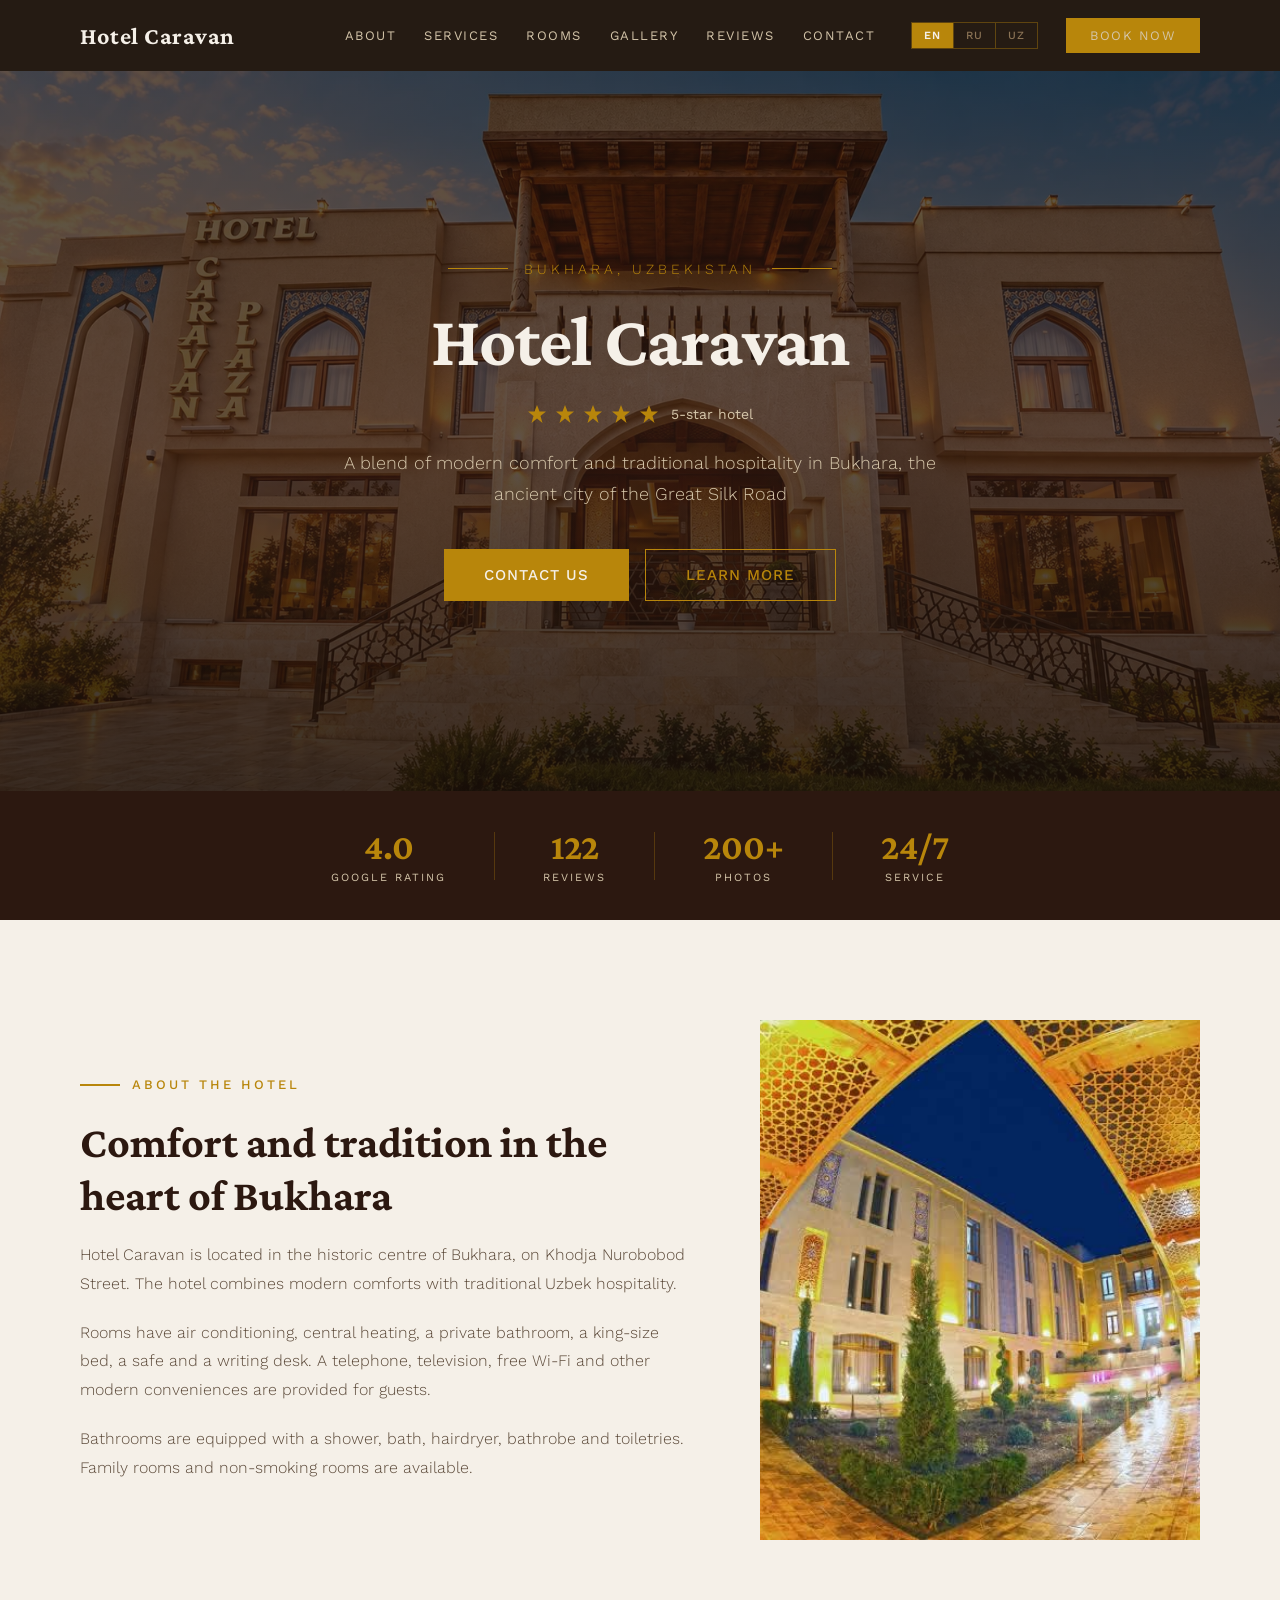
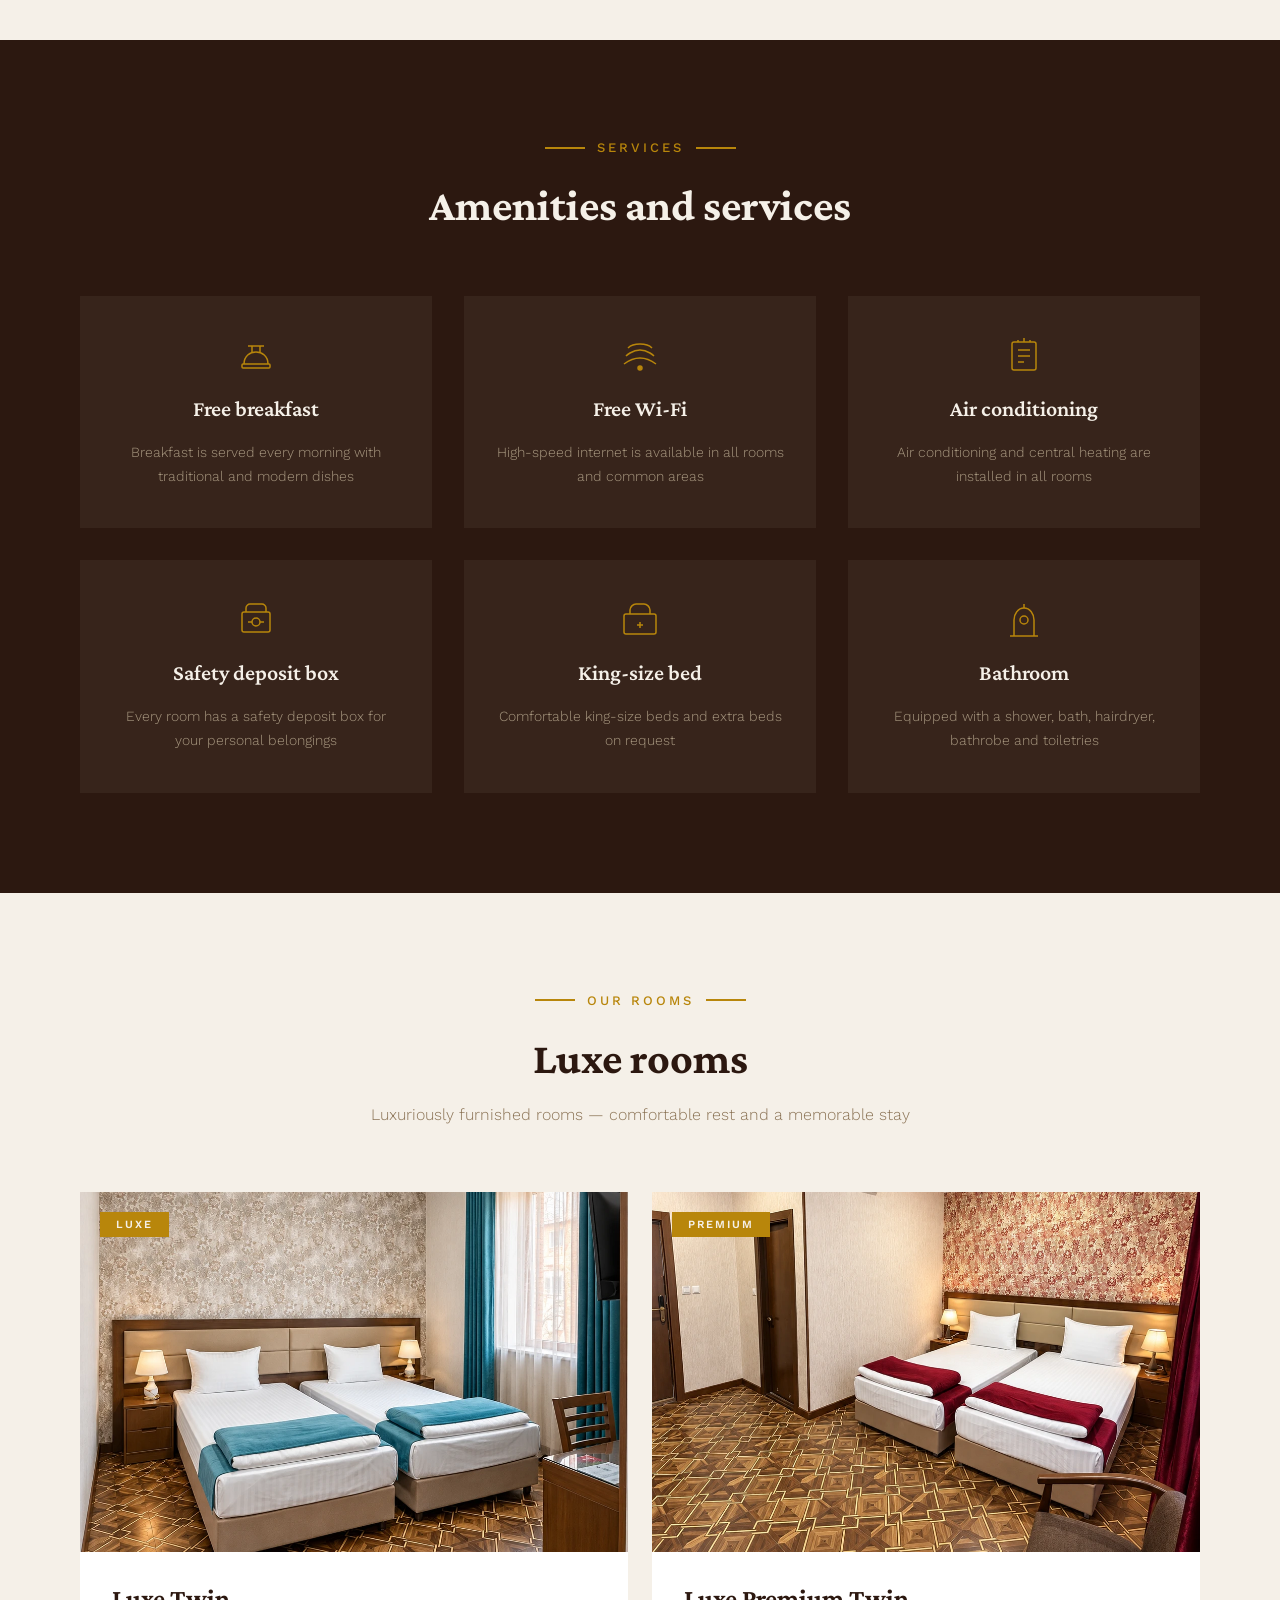
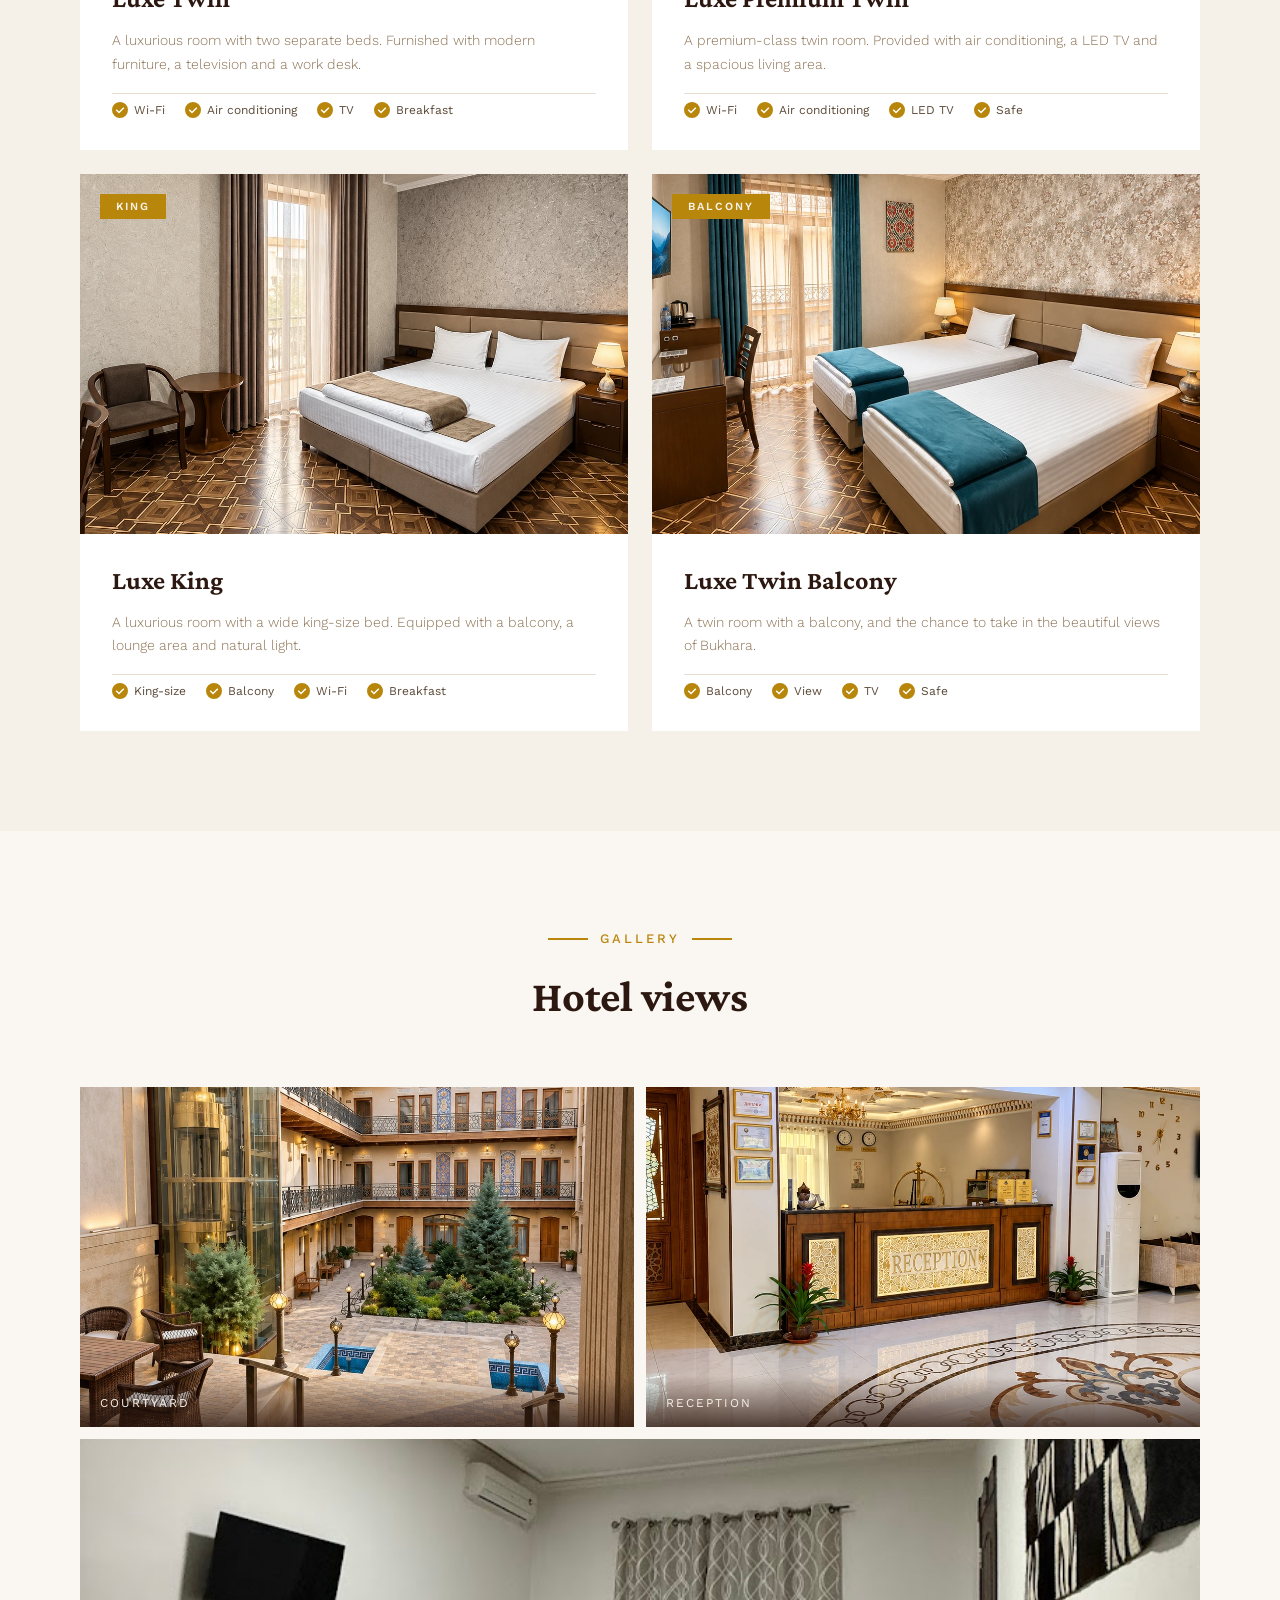
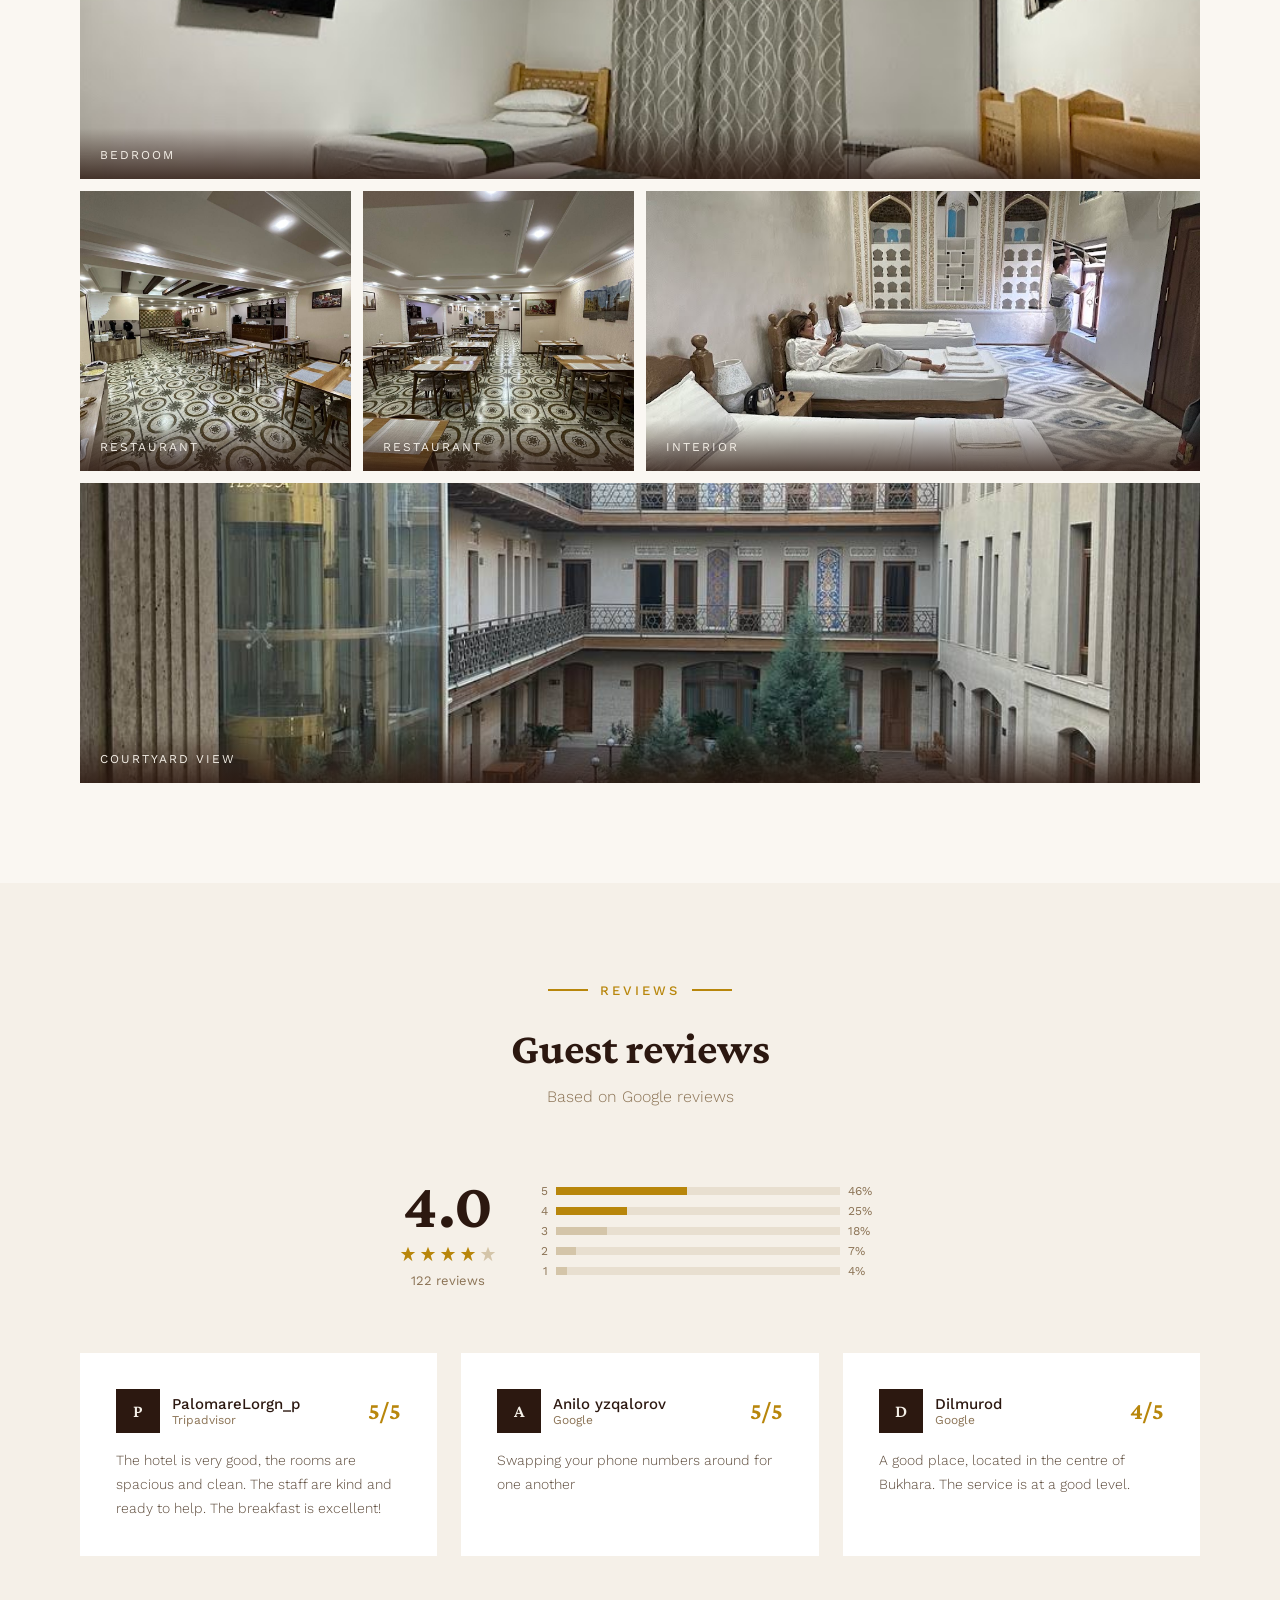
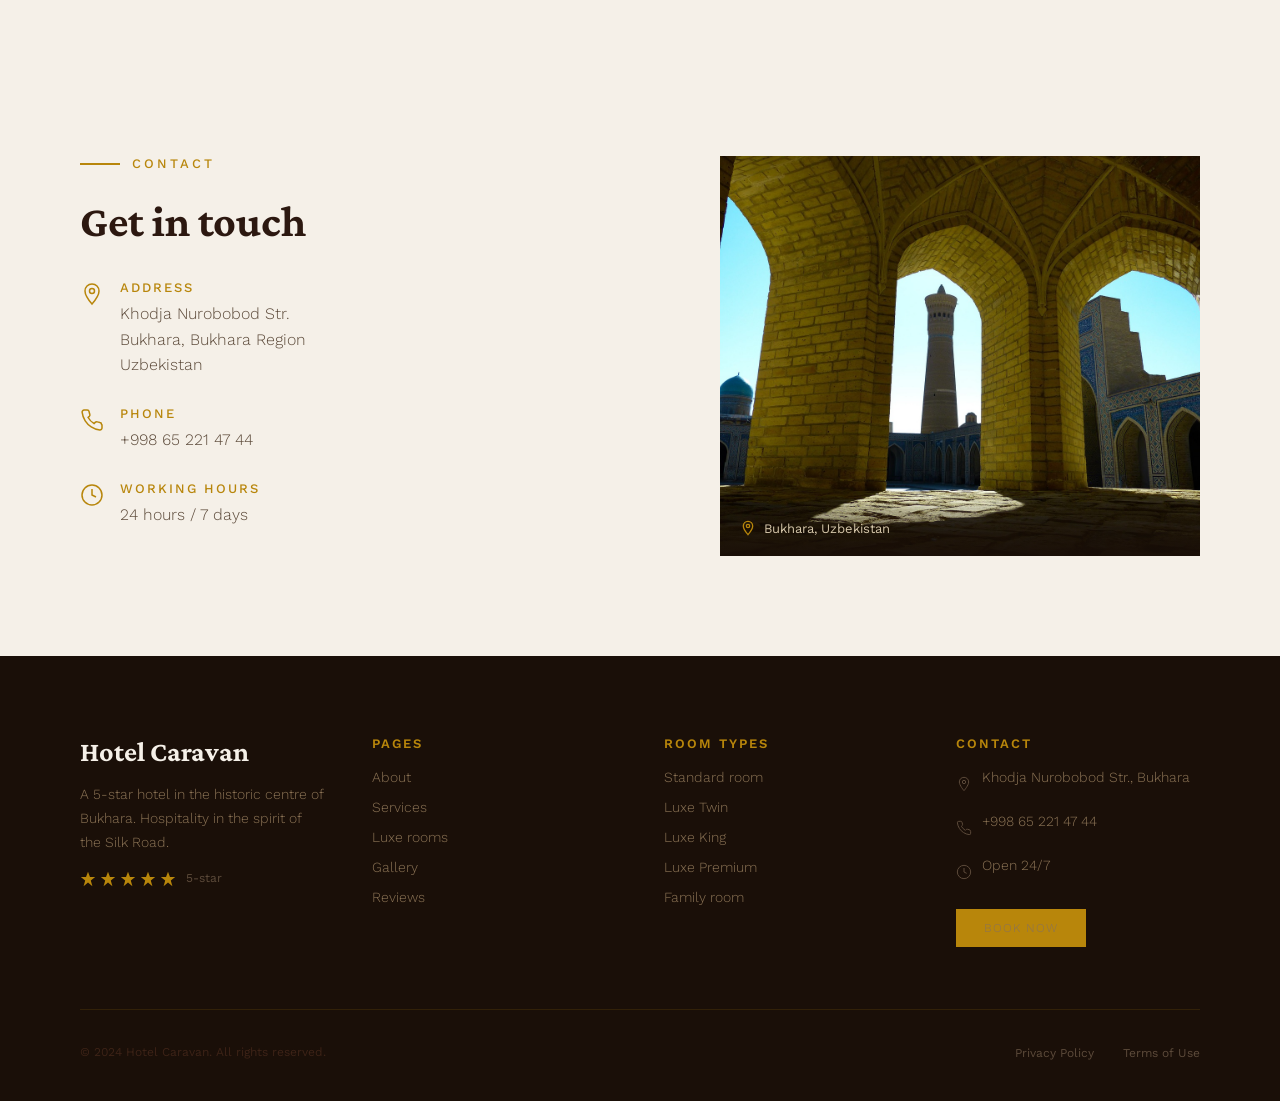
==== index.html @ 1abc67e0 "Upgrade hotel rating from 3 stars to 5 stars Updated star count, labels, meta descriptions, and tran" ====
<!DOCTYPE html>
<html lang="en">
<head>
  <meta charset="utf-8">
  <meta name="viewport" content="width=device-width, initial-scale=1">
  <title>Hotel Caravan — Bukhara, Uzbekistan</title>
  <meta name="description" content="Hotel Caravan — a 5-star hotel in the historic centre of Bukhara, Uzbekistan. Modern comfort and traditional hospitality.">
  <!-- Open Graph -->
  <meta property="og:type" content="website">
  <meta property="og:title" content="Hotel Caravan — Bukhara, Uzbekistan">
  <meta property="og:description" content="A 5-star hotel in the historic centre of Bukhara. Modern comfort and traditional hospitality.">
  <meta property="og:image" content="/images/og-preview.jpg">
  <meta property="og:image:width" content="1400">
  <meta property="og:image:height" content="788">
  <meta property="og:locale" content="en_US">
  <meta property="og:site_name" content="Hotel Caravan">
  <!-- Twitter Card -->
  <meta name="twitter:card" content="summary_large_image">
  <meta name="twitter:title" content="Hotel Caravan — Bukhara, Uzbekistan">
  <meta name="twitter:description" content="A 5-star hotel in the historic centre of Bukhara.">
  <meta name="twitter:image" content="/images/og-preview.jpg">
  <link rel="stylesheet" href="https://fonts.googleapis.com/css2?family=Crimson+Pro:ital,wght@0,400;0,600;0,700;1,400&family=Work+Sans:wght@300;400;500;600;700&display=swap">
  <link rel="stylesheet" href="css/style.css">
</head>
<body>

  <!-- Navbar -->
  <nav class="nav">
    <a href="index.html" class="nav-logo">Hotel Caravan</a>
    <div class="nav-links">
      <a href="haqida.html">About</a>
      <a href="xizmatlar.html">Services</a>
      <a href="xonalar.html">Rooms</a>
      <a href="galereya.html">Gallery</a>
      <a href="sharhlar.html">Reviews</a>
      <a href="aloqa.html">Contact</a>
      <div class="lang-switch">
        <span>EN</span>
        <a href="#">RU</a>
        <a href="#">UZ</a>
      </div>
      <a class="nav-book" href="aloqa.html">Book Now</a>
    </div>
    <div class="nav-hamburger"></div>
  </nav>

  <!-- Hero Section -->
  <section class="hero">
    <img src="images/hero.webp" class="hero-bg" alt="Hotel Caravan Plaza Bukhara">
    <div class="hero-overlay"></div>
    <div class="hero-content">
      <div class="hero-location">
        <div class="hero-line"></div>
        <span>Bukhara, Uzbekistan</span>
        <div class="hero-line"></div>
      </div>
      <h1>Hotel Caravan</h1>
      <div class="hero-stars">
        <svg width="20" height="20" viewBox="0 0 20 20" fill="#B8860B"><polygon points="10,1 12.5,7.5 19,7.5 13.5,12 15.5,19 10,14.5 4.5,19 6.5,12 1,7.5 7.5,7.5"/></svg>
        <svg width="20" height="20" viewBox="0 0 20 20" fill="#B8860B"><polygon points="10,1 12.5,7.5 19,7.5 13.5,12 15.5,19 10,14.5 4.5,19 6.5,12 1,7.5 7.5,7.5"/></svg>
        <svg width="20" height="20" viewBox="0 0 20 20" fill="#B8860B"><polygon points="10,1 12.5,7.5 19,7.5 13.5,12 15.5,19 10,14.5 4.5,19 6.5,12 1,7.5 7.5,7.5"/></svg>
        <svg width="20" height="20" viewBox="0 0 20 20" fill="#B8860B"><polygon points="10,1 12.5,7.5 19,7.5 13.5,12 15.5,19 10,14.5 4.5,19 6.5,12 1,7.5 7.5,7.5"/></svg>
        <svg width="20" height="20" viewBox="0 0 20 20" fill="#B8860B"><polygon points="10,1 12.5,7.5 19,7.5 13.5,12 15.5,19 10,14.5 4.5,19 6.5,12 1,7.5 7.5,7.5"/></svg>
        <span>5-star hotel</span>
      </div>
      <p class="hero-desc">A blend of modern comfort and traditional hospitality in Bukhara, the ancient city of the Great Silk Road</p>
      <div class="hero-cta">
        <a href="aloqa.html" class="btn-primary">Contact Us</a>
        <a href="haqida.html" class="btn-outline">Learn More</a>
      </div>
    </div>
  </section>

  <!-- Rating Bar -->
  <div class="rating-bar">
    <div class="rating-item"><span class="num">4.0</span><span class="label">Google rating</span></div>
    <div class="rating-divider"></div>
    <div class="rating-item"><span class="num">122</span><span class="label">Reviews</span></div>
    <div class="rating-divider"></div>
    <div class="rating-item"><span class="num">200+</span><span class="label">Photos</span></div>
    <div class="rating-divider"></div>
    <div class="rating-item"><span class="num">24/7</span><span class="label">Service</span></div>
  </div>

  <!-- About Section -->
  <section id="haqida" class="section">
    <div class="about-row">
      <div class="about-text">
        <div class="section-label" style="justify-content: flex-start;">
          <div class="section-label-line"></div>
          <span>About the hotel</span>
        </div>
        <h2 class="section-title">Comfort and tradition in the heart of Bukhara</h2>
        <br>
        <p>Hotel Caravan is located in the historic centre of Bukhara, on Khodja Nurobobod Street. The hotel combines modern comforts with traditional Uzbek hospitality.</p>
        <p>Rooms have air conditioning, central heating, a private bathroom, a king-size bed, a safe and a writing desk. A telephone, television, free Wi-Fi and other modern conveniences are provided for guests.</p>
        <p>Bathrooms are equipped with a shower, bath, hairdryer, bathrobe and toiletries. Family rooms and non-smoking rooms are available.</p>
      </div>
      <div class="about-img">
        <img src="images/about.jpg" alt="Hotel Caravan interior">
      </div>
    </div>
  </section>

  <!-- Amenities Section -->
  <section id="xizmatlar" class="section section-dark">
    <div class="section-header">
      <div class="section-label">
        <div class="section-label-line"></div>
        <span>Services</span>
        <div class="section-label-line"></div>
      </div>
      <h2 class="section-title">Amenities and services</h2>
    </div>
    <div class="amenities-grid">
      <div class="amenity-card">
        <svg width="40" height="40" viewBox="0 0 40 40" fill="none" stroke="#B8860B" stroke-width="1.5"><path d="M8 28 C8 20 14 16 20 16 C26 16 32 20 32 28"/><rect x="6" y="28" width="28" height="4" rx="1"/><path d="M16 16 V10 M24 16 V10"/><path d="M12 10 H28"/></svg>
        <h3>Free breakfast</h3>
        <p>Breakfast is served every morning with traditional and modern dishes</p>
      </div>
      <div class="amenity-card">
        <svg width="40" height="40" viewBox="0 0 40 40" fill="none" stroke="#B8860B" stroke-width="1.5"><path d="M8 12 C8 12 12 8 20 8 C28 8 32 12 32 12"/><path d="M6 20 C6 20 12 14 20 14 C28 14 34 20 34 20"/><path d="M4 28 C4 28 12 22 20 22 C28 22 36 28 36 28"/><circle cx="20" cy="32" r="2" fill="#B8860B"/></svg>
        <h3>Free Wi-Fi</h3>
        <p>High-speed internet is available in all rooms and common areas</p>
      </div>
      <div class="amenity-card">
        <svg width="40" height="40" viewBox="0 0 40 40" fill="none" stroke="#B8860B" stroke-width="1.5"><rect x="8" y="6" width="24" height="28" rx="2"/><path d="M14 14 H26 M14 20 H26 M14 26 H20"/><path d="M20 6 V2 M14 6 V4 M26 6 V4"/></svg>
        <h3>Air conditioning</h3>
        <p>Air conditioning and central heating are installed in all rooms</p>
      </div>
      <div class="amenity-card">
        <svg width="40" height="40" viewBox="0 0 40 40" fill="none" stroke="#B8860B" stroke-width="1.5"><rect x="6" y="12" width="28" height="20" rx="2"/><path d="M10 12 V8 C10 6 12 4 14 4 H26 C28 4 30 6 30 8 V12"/><circle cx="20" cy="22" r="4"/><path d="M16 22 H12 M28 22 H24"/></svg>
        <h3>Safety deposit box</h3>
        <p>Every room has a safety deposit box for your personal belongings</p>
      </div>
      <div class="amenity-card">
        <svg width="40" height="40" viewBox="0 0 40 40" fill="none" stroke="#B8860B" stroke-width="1.5"><rect x="4" y="14" width="32" height="20" rx="2"/><path d="M10 14 V10 C10 7 13 4 16 4 H24 C27 4 30 7 30 10 V14"/><path d="M20 22 V28 M17 25 H23"/></svg>
        <h3>King-size bed</h3>
        <p>Comfortable king-size beds and extra beds on request</p>
      </div>
      <div class="amenity-card">
        <svg width="40" height="40" viewBox="0 0 40 40" fill="none" stroke="#B8860B" stroke-width="1.5"><path d="M10 36 V20 C10 14 14 8 20 8 C26 8 30 14 30 20 V36"/><path d="M6 36 H34"/><circle cx="20" cy="20" r="4"/><path d="M20 8 V4"/></svg>
        <h3>Bathroom</h3>
        <p>Equipped with a shower, bath, hairdryer, bathrobe and toiletries</p>
      </div>
    </div>
  </section>

  <!-- Rooms Section -->
  <section id="xonalar" class="section">
    <div class="section-header">
      <div class="section-label">
        <div class="section-label-line"></div>
        <span>Our rooms</span>
        <div class="section-label-line"></div>
      </div>
      <h2 class="section-title">Luxe rooms</h2>
      <p class="section-subtitle">Luxuriously furnished rooms — comfortable rest and a memorable stay</p>
    </div>
    <div class="rooms-grid">
      <div class="room-card">
        <div class="room-card-img">
          <img src="images/room-luxe-twin.webp" alt="Luxe Twin room">
          <div class="room-badge">Luxe</div>
        </div>
        <div class="room-card-body">
          <h3>Luxe Twin</h3>
          <p>A luxurious room with two separate beds. Furnished with modern furniture, a television and a work desk.</p>
          <div class="room-features">
            <span class="room-feature"><svg width="16" height="16" viewBox="0 0 16 16" fill="#B8860B"><path d="M8 0a8 8 0 1 1 0 16A8 8 0 0 1 8 0Zm3.3 5.3L7 9.6 4.7 7.3l-1 1L7 11.6l5.3-5.3Z"/></svg> Wi-Fi</span>
            <span class="room-feature"><svg width="16" height="16" viewBox="0 0 16 16" fill="#B8860B"><path d="M8 0a8 8 0 1 1 0 16A8 8 0 0 1 8 0Zm3.3 5.3L7 9.6 4.7 7.3l-1 1L7 11.6l5.3-5.3Z"/></svg> Air conditioning</span>
            <span class="room-feature"><svg width="16" height="16" viewBox="0 0 16 16" fill="#B8860B"><path d="M8 0a8 8 0 1 1 0 16A8 8 0 0 1 8 0Zm3.3 5.3L7 9.6 4.7 7.3l-1 1L7 11.6l5.3-5.3Z"/></svg> TV</span>
            <span class="room-feature"><svg width="16" height="16" viewBox="0 0 16 16" fill="#B8860B"><path d="M8 0a8 8 0 1 1 0 16A8 8 0 0 1 8 0Zm3.3 5.3L7 9.6 4.7 7.3l-1 1L7 11.6l5.3-5.3Z"/></svg> Breakfast</span>
          </div>
        </div>
      </div>
      <div class="room-card">
        <div class="room-card-img">
          <img src="images/room-luxe-premium.webp" alt="Luxe Premium room">
          <div class="room-badge">Premium</div>
        </div>
        <div class="room-card-body">
          <h3>Luxe Premium Twin</h3>
          <p>A premium-class twin room. Provided with air conditioning, a LED TV and a spacious living area.</p>
          <div class="room-features">
            <span class="room-feature"><svg width="16" height="16" viewBox="0 0 16 16" fill="#B8860B"><path d="M8 0a8 8 0 1 1 0 16A8 8 0 0 1 8 0Zm3.3 5.3L7 9.6 4.7 7.3l-1 1L7 11.6l5.3-5.3Z"/></svg> Wi-Fi</span>
            <span class="room-feature"><svg width="16" height="16" viewBox="0 0 16 16" fill="#B8860B"><path d="M8 0a8 8 0 1 1 0 16A8 8 0 0 1 8 0Zm3.3 5.3L7 9.6 4.7 7.3l-1 1L7 11.6l5.3-5.3Z"/></svg> Air conditioning</span>
            <span class="room-feature"><svg width="16" height="16" viewBox="0 0 16 16" fill="#B8860B"><path d="M8 0a8 8 0 1 1 0 16A8 8 0 0 1 8 0Zm3.3 5.3L7 9.6 4.7 7.3l-1 1L7 11.6l5.3-5.3Z"/></svg> LED TV</span>
            <span class="room-feature"><svg width="16" height="16" viewBox="0 0 16 16" fill="#B8860B"><path d="M8 0a8 8 0 1 1 0 16A8 8 0 0 1 8 0Zm3.3 5.3L7 9.6 4.7 7.3l-1 1L7 11.6l5.3-5.3Z"/></svg> Safe</span>
          </div>
        </div>
      </div>
      <div class="room-card">
        <div class="room-card-img">
          <img src="images/room-luxe-king.webp" alt="Luxe King room">
          <div class="room-badge">King</div>
        </div>
        <div class="room-card-body">
          <h3>Luxe King</h3>
          <p>A luxurious room with a wide king-size bed. Equipped with a balcony, a lounge area and natural light.</p>
          <div class="room-features">
            <span class="room-feature"><svg width="16" height="16" viewBox="0 0 16 16" fill="#B8860B"><path d="M8 0a8 8 0 1 1 0 16A8 8 0 0 1 8 0Zm3.3 5.3L7 9.6 4.7 7.3l-1 1L7 11.6l5.3-5.3Z"/></svg> King-size</span>
            <span class="room-feature"><svg width="16" height="16" viewBox="0 0 16 16" fill="#B8860B"><path d="M8 0a8 8 0 1 1 0 16A8 8 0 0 1 8 0Zm3.3 5.3L7 9.6 4.7 7.3l-1 1L7 11.6l5.3-5.3Z"/></svg> Balcony</span>
            <span class="room-feature"><svg width="16" height="16" viewBox="0 0 16 16" fill="#B8860B"><path d="M8 0a8 8 0 1 1 0 16A8 8 0 0 1 8 0Zm3.3 5.3L7 9.6 4.7 7.3l-1 1L7 11.6l5.3-5.3Z"/></svg> Wi-Fi</span>
            <span class="room-feature"><svg width="16" height="16" viewBox="0 0 16 16" fill="#B8860B"><path d="M8 0a8 8 0 1 1 0 16A8 8 0 0 1 8 0Zm3.3 5.3L7 9.6 4.7 7.3l-1 1L7 11.6l5.3-5.3Z"/></svg> Breakfast</span>
          </div>
        </div>
      </div>
      <div class="room-card">
        <div class="room-card-img">
          <img src="images/room-luxe-balkon.webp" alt="Luxe Twin Balcony room">
          <div class="room-badge">Balcony</div>
        </div>
        <div class="room-card-body">
          <h3>Luxe Twin Balcony</h3>
          <p>A twin room with a balcony, and the chance to take in the beautiful views of Bukhara.</p>
          <div class="room-features">
            <span class="room-feature"><svg width="16" height="16" viewBox="0 0 16 16" fill="#B8860B"><path d="M8 0a8 8 0 1 1 0 16A8 8 0 0 1 8 0Zm3.3 5.3L7 9.6 4.7 7.3l-1 1L7 11.6l5.3-5.3Z"/></svg> Balcony</span>
            <span class="room-feature"><svg width="16" height="16" viewBox="0 0 16 16" fill="#B8860B"><path d="M8 0a8 8 0 1 1 0 16A8 8 0 0 1 8 0Zm3.3 5.3L7 9.6 4.7 7.3l-1 1L7 11.6l5.3-5.3Z"/></svg> View</span>
            <span class="room-feature"><svg width="16" height="16" viewBox="0 0 16 16" fill="#B8860B"><path d="M8 0a8 8 0 1 1 0 16A8 8 0 0 1 8 0Zm3.3 5.3L7 9.6 4.7 7.3l-1 1L7 11.6l5.3-5.3Z"/></svg> TV</span>
            <span class="room-feature"><svg width="16" height="16" viewBox="0 0 16 16" fill="#B8860B"><path d="M8 0a8 8 0 1 1 0 16A8 8 0 0 1 8 0Zm3.3 5.3L7 9.6 4.7 7.3l-1 1L7 11.6l5.3-5.3Z"/></svg> Safe</span>
          </div>
        </div>
      </div>
    </div>
  </section>

  <!-- Gallery Section -->
  <section id="galereya" class="section section-alt">
    <div class="section-header">
      <div class="section-label">
        <div class="section-label-line"></div>
        <span>Gallery</span>
        <div class="section-label-line"></div>
      </div>
      <h2 class="section-title">Hotel views</h2>
    </div>
    <div class="gallery-grid">
      <div class="gallery-item span-2" style="height:340px"><img src="images/gallery-hovli.webp" alt="Courtyard"><div class="gallery-item-label"><span>Courtyard</span></div></div>
      <div class="gallery-item span-2" style="height:340px"><img src="images/gallery-reception.webp" alt="Reception"><div class="gallery-item-label"><span>Reception</span></div></div>
      <div class="gallery-item span-4" style="height:340px"><img src="images/gallery-yotoqxona.jpg" alt="Bedroom"><div class="gallery-item-label"><span>Bedroom</span></div></div>
      <div class="gallery-item" style="height:280px"><img src="images/gallery-restoran1.jpg" alt="Restaurant"><div class="gallery-item-label"><span>Restaurant</span></div></div>
      <div class="gallery-item" style="height:280px"><img src="images/gallery-restoran2.jpg" alt="Restaurant"><div class="gallery-item-label"><span>Restaurant</span></div></div>
      <div class="gallery-item span-2" style="height:280px"><img src="images/gallery-interyer.jpg" alt="Interior"><div class="gallery-item-label"><span>Interior</span></div></div>
      <div class="gallery-item span-4" style="height:300px"><img src="images/gallery-hovli-manzara.jpg" alt="Courtyard view"><div class="gallery-item-label"><span>Courtyard view</span></div></div>
    </div>
  </section>

  <!-- Reviews Section -->
  <section id="sharhlar" class="section">
    <div class="section-header">
      <div class="section-label">
        <div class="section-label-line"></div>
        <span>Reviews</span>
        <div class="section-label-line"></div>
      </div>
      <h2 class="section-title">Guest reviews</h2>
      <p class="section-subtitle" style="margin-top:8px">Based on Google reviews</p>
    </div>
    <div class="rating-breakdown">
      <div class="rating-big" style="text-align:center">
        <span class="num">4.0</span>
        <div style="display:flex;gap:4px;justify-content:center;margin:8px 0">
          <svg width="16" height="16" viewBox="0 0 20 20" fill="#B8860B"><polygon points="10,1 12.5,7.5 19,7.5 13.5,12 15.5,19 10,14.5 4.5,19 6.5,12 1,7.5 7.5,7.5"/></svg>
          <svg width="16" height="16" viewBox="0 0 20 20" fill="#B8860B"><polygon points="10,1 12.5,7.5 19,7.5 13.5,12 15.5,19 10,14.5 4.5,19 6.5,12 1,7.5 7.5,7.5"/></svg>
          <svg width="16" height="16" viewBox="0 0 20 20" fill="#B8860B"><polygon points="10,1 12.5,7.5 19,7.5 13.5,12 15.5,19 10,14.5 4.5,19 6.5,12 1,7.5 7.5,7.5"/></svg>
          <svg width="16" height="16" viewBox="0 0 20 20" fill="#B8860B"><polygon points="10,1 12.5,7.5 19,7.5 13.5,12 15.5,19 10,14.5 4.5,19 6.5,12 1,7.5 7.5,7.5"/></svg>
          <svg width="16" height="16" viewBox="0 0 20 20" fill="#D4C5A9"><polygon points="10,1 12.5,7.5 19,7.5 13.5,12 15.5,19 10,14.5 4.5,19 6.5,12 1,7.5 7.5,7.5"/></svg>
        </div>
        <span style="font-size:13px;color:#8B7355">122 reviews</span>
      </div>
      <div class="rating-bars">
        <div class="rating-bar-row"><span class="star">5</span><div class="bar"><div class="bar-fill" style="width:46%"></div></div><span class="pct">46%</span></div>
        <div class="rating-bar-row"><span class="star">4</span><div class="bar"><div class="bar-fill" style="width:25%"></div></div><span class="pct">25%</span></div>
        <div class="rating-bar-row"><span class="star">3</span><div class="bar"><div class="bar-fill" style="width:18%;background:#D4C5A9"></div></div><span class="pct">18%</span></div>
        <div class="rating-bar-row"><span class="star">2</span><div class="bar"><div class="bar-fill" style="width:7%;background:#D4C5A9"></div></div><span class="pct">7%</span></div>
        <div class="rating-bar-row"><span class="star">1</span><div class="bar"><div class="bar-fill" style="width:4%;background:#D4C5A9"></div></div><span class="pct">4%</span></div>
      </div>
    </div>
    <div class="reviews-grid">
      <div class="review-card">
        <div class="review-header">
          <div class="review-avatar">P</div>
          <div><div class="review-name">PalomareLorgn_p</div><div class="review-source">Tripadvisor</div></div>
          <div class="review-score">5/5</div>
        </div>
        <p>The hotel is very good, the rooms are spacious and clean. The staff are kind and ready to help. The breakfast is excellent!</p>
      </div>
      <div class="review-card">
        <div class="review-header">
          <div class="review-avatar">A</div>
          <div><div class="review-name">Anilo yzqalorov</div><div class="review-source">Google</div></div>
          <div class="review-score">5/5</div>
        </div>
        <p>Swapping your phone numbers around for one another</p>
      </div>
      <div class="review-card">
        <div class="review-header">
          <div class="review-avatar">D</div>
          <div><div class="review-name">Dilmurod</div><div class="review-source">Google</div></div>
          <div class="review-score">4/5</div>
        </div>
        <p>A good place, located in the centre of Bukhara. The service is at a good level.</p>
      </div>
    </div>
  </section>

  <!-- Contact Section -->
  <section id="aloqa" class="section">
    <div class="contact-row">
      <div class="contact-info">
        <div class="section-label" style="justify-content:flex-start">
          <div class="section-label-line"></div>
          <span>Contact</span>
        </div>
        <h2 class="section-title" style="margin-bottom:32px">Get in touch</h2>
        <div class="contact-detail">
          <svg width="24" height="24" viewBox="0 0 24 24" fill="none" stroke="#B8860B" stroke-width="1.5"><path d="M12 2C8 2 5 5 5 9c0 5 7 13 7 13s7-8 7-13c0-4-3-7-7-7Z"/><circle cx="12" cy="9" r="2.5"/></svg>
          <div><span class="detail-label">Address</span><span class="detail-value">Khodja Nurobobod Str.<br>Bukhara, Bukhara Region<br>Uzbekistan</span></div>
        </div>
        <div class="contact-detail">
          <svg width="24" height="24" viewBox="0 0 24 24" fill="none" stroke="#B8860B" stroke-width="1.5"><path d="M22 16.9v3a2 2 0 0 1-2.2 2 19.8 19.8 0 0 1-8.6-3.1 19.5 19.5 0 0 1-6-6A19.8 19.8 0 0 1 2.1 4.2 2 2 0 0 1 4.1 2h3a2 2 0 0 1 2 1.7c.1.9.4 1.8.7 2.6a2 2 0 0 1-.5 2.1L8.1 9.5a16 16 0 0 0 6 6l1.1-1.1a2 2 0 0 1 2.1-.5c.8.3 1.7.5 2.6.7a2 2 0 0 1 1.7 2Z"/></svg>
          <div><span class="detail-label">Phone</span><span class="detail-value">+998 65 221 47 44</span></div>
        </div>
        <div class="contact-detail">
          <svg width="24" height="24" viewBox="0 0 24 24" fill="none" stroke="#B8860B" stroke-width="1.5"><circle cx="12" cy="12" r="10"/><path d="M12 6v6l4 2"/></svg>
          <div><span class="detail-label">Working hours</span><span class="detail-value">24 hours / 7 days</span></div>
        </div>
      </div>
      <div class="contact-img">
        <img src="images/contact-minaret.jpg" alt="Kalon Minaret, Bukhara">
        <div style="position:absolute;bottom:0;left:0;right:0;padding:20px;background:linear-gradient(transparent,rgba(26,15,8,0.9))">
          <div style="display:flex;align-items:center;gap:8px">
            <svg width="16" height="16" viewBox="0 0 24 24" fill="none" stroke="#B8860B" stroke-width="2"><path d="M12 2C8 2 5 5 5 9c0 5 7 13 7 13s7-8 7-13c0-4-3-7-7-7Z"/><circle cx="12" cy="9" r="2.5"/></svg>
            <span style="font-size:13px;color:#D4C5A9">Bukhara, Uzbekistan</span>
          </div>
        </div>
      </div>
    </div>
  </section>

  <!-- Footer -->
  <footer class="footer">
    <div class="footer-inner">
      <div class="footer-grid">
        <div>
          <div class="footer-brand">Hotel Caravan</div>
          <p class="footer-desc">A 5-star hotel in the historic centre of Bukhara. Hospitality in the spirit of the Silk Road.</p>
          <div style="display:flex;gap:4px;margin-top:16px">
            <svg width="16" height="16" viewBox="0 0 20 20" fill="#B8860B"><polygon points="10,1 12.5,7.5 19,7.5 13.5,12 15.5,19 10,14.5 4.5,19 6.5,12 1,7.5 7.5,7.5"/></svg>
            <svg width="16" height="16" viewBox="0 0 20 20" fill="#B8860B"><polygon points="10,1 12.5,7.5 19,7.5 13.5,12 15.5,19 10,14.5 4.5,19 6.5,12 1,7.5 7.5,7.5"/></svg>
            <svg width="16" height="16" viewBox="0 0 20 20" fill="#B8860B"><polygon points="10,1 12.5,7.5 19,7.5 13.5,12 15.5,19 10,14.5 4.5,19 6.5,12 1,7.5 7.5,7.5"/></svg>
            <svg width="16" height="16" viewBox="0 0 20 20" fill="#B8860B"><polygon points="10,1 12.5,7.5 19,7.5 13.5,12 15.5,19 10,14.5 4.5,19 6.5,12 1,7.5 7.5,7.5"/></svg>
            <svg width="16" height="16" viewBox="0 0 20 20" fill="#B8860B"><polygon points="10,1 12.5,7.5 19,7.5 13.5,12 15.5,19 10,14.5 4.5,19 6.5,12 1,7.5 7.5,7.5"/></svg>
            <span style="font-size:12px;color:#5C4A3A;margin-left:6px">5-star</span>
          </div>
        </div>
        <div class="footer-col">
          <div class="footer-col-title">Pages</div>
          <a href="haqida.html">About</a>
          <a href="xizmatlar.html">Services</a>
          <a href="xonalar.html">Luxe rooms</a>
          <a href="galereya.html">Gallery</a>
          <a href="sharhlar.html">Reviews</a>
        </div>
        <div class="footer-col">
          <div class="footer-col-title">Room types</div>
          <span>Standard room</span>
          <span>Luxe Twin</span>
          <span>Luxe King</span>
          <span>Luxe Premium</span>
          <span>Family room</span>
        </div>
        <div class="footer-col">
          <div class="footer-col-title">Contact</div>
          <div style="display:flex;align-items:center;gap:10px;margin-bottom:14px">
            <svg width="16" height="16" viewBox="0 0 24 24" fill="none" stroke="#5C4A3A" stroke-width="1.5"><path d="M12 2C8 2 5 5 5 9c0 5 7 13 7 13s7-8 7-13c0-4-3-7-7-7Z"/><circle cx="12" cy="9" r="2.5"/></svg>
            <span style="font-size:14px;color:#8B7355;font-weight:300">Khodja Nurobobod Str., Bukhara</span>
          </div>
          <div style="display:flex;align-items:center;gap:10px;margin-bottom:14px">
            <svg width="16" height="16" viewBox="0 0 24 24" fill="none" stroke="#5C4A3A" stroke-width="1.5"><path d="M22 16.9v3a2 2 0 0 1-2.2 2 19.8 19.8 0 0 1-8.6-3.1 19.5 19.5 0 0 1-6-6A19.8 19.8 0 0 1 2.1 4.2 2 2 0 0 1 4.1 2h3a2 2 0 0 1 2 1.7c.1.9.4 1.8.7 2.6a2 2 0 0 1-.5 2.1L8.1 9.5a16 16 0 0 0 6 6l1.1-1.1a2 2 0 0 1 2.1-.5c.8.3 1.7.5 2.6.7a2 2 0 0 1 1.7 2Z"/></svg>
            <span style="font-size:14px;color:#8B7355;font-weight:300">+998 65 221 47 44</span>
          </div>
          <div style="display:flex;align-items:center;gap:10px;margin-bottom:14px">
            <svg width="16" height="16" viewBox="0 0 24 24" fill="none" stroke="#5C4A3A" stroke-width="1.5"><circle cx="12" cy="12" r="10"/><path d="M12 6v6l4 2"/></svg>
            <span style="font-size:14px;color:#8B7355;font-weight:300">Open 24/7</span>
          </div>
          <a href="aloqa.html" class="btn-primary" style="padding:12px 28px;font-size:12px;margin-top:8px;display:inline-flex">Book Now</a>
        </div>
      </div>
      <div class="footer-bottom">
        <span>© 2024 Hotel Caravan. All rights reserved.</span>
        <div>
          <a href="#">Privacy Policy</a>
          <a href="#">Terms of Use</a>
        </div>
      </div>
    </div>
  </footer>

<script>
document.querySelector(".nav-hamburger").addEventListener("click", function() {
  document.querySelector(".nav-links").classList.toggle("open");
});
</script>
<script src="js/lang.js"></script>
<script src="js/lightbox.js"></script>
</body>
</html>
---- css/style.css ----
/* Hotel Caravan — Global Styles */
:root {
  --ground: #F5F0E8;
  --text: #2C1810;
  --gold: #B8860B;
  --gold-hover: #8B6914;
  --sand: #D4C5A9;
  --muted: #8B7355;
  --body-text: #5C4A3A;
  --dark: #2C1810;
  --darkest: #1a0f08;
  --white: #FFFFFF;
  --border: #E8DFD0;
}

*, *::before, *::after { box-sizing: border-box; }

body {
  margin: 0;
  font-family: 'Work Sans', system-ui, sans-serif;
  color: var(--text);
  background: var(--ground);
}

a { color: var(--gold); text-decoration: none; }
a:hover { color: var(--gold-hover); }
img { display: block; max-width: 100%; }

/* ── Navbar ── */
.nav {
  display: flex;
  align-items: center;
  justify-content: space-between;
  padding: 18px 80px;
  background: rgba(26,15,8,0.95);
  position: sticky;
  top: 0;
  z-index: 100;
}
.nav-logo {
  font-family: 'Crimson Pro', Georgia, serif;
  font-size: 24px;
  font-weight: 700;
  color: var(--ground);
  text-decoration: none;
  letter-spacing: 0.5px;
}
.nav-links {
  display: flex;
  align-items: center;
  gap: 28px;
  flex-wrap: wrap;
}
.nav-links a {
  font-size: 13px;
  font-weight: 400;
  color: var(--sand);
  text-decoration: none;
  letter-spacing: 1.5px;
  text-transform: uppercase;
  transition: color 0.2s;
}
.nav-links a:hover { color: var(--gold); }
.nav-links a.active { color: var(--gold); }
.lang-switch {
  display: flex;
  align-items: center;
  margin-left: 8px;
  border: 1px solid rgba(184,134,11,0.4);
}
.lang-switch span,
.lang-switch a {
  display: inline-flex;
  align-items: center;
  justify-content: center;
  padding: 6px 12px;
  font-size: 11px;
  font-weight: 500;
  letter-spacing: 1px;
  text-decoration: none;
}
.lang-switch span { background: var(--gold); color: var(--ground); font-weight: 600; }
.lang-switch a { color: var(--muted); border-left: 1px solid rgba(184,134,11,0.4); }
.nav-book {
  display: inline-flex;
  align-items: center;
  padding: 10px 24px;
  background: var(--gold);
  color: var(--ground);
  text-decoration: none;
  font-size: 12px;
  font-weight: 600;
  letter-spacing: 1.5px;
  text-transform: uppercase;
  transition: background 0.2s;
}
.nav-book:hover { background: var(--gold-hover); color: var(--ground); }
.nav-hamburger {
  display: none;
  width: 28px;
  height: 20px;
  background: transparent;
  border: none;
  cursor: pointer;
  position: relative;
  padding: 0;
}
.nav-hamburger::before,
.nav-hamburger::after {
  content: '';
  position: absolute;
  left: 0;
  width: 100%;
  height: 2px;
  background: var(--sand);
}
.nav-hamburger::before { top: 0; box-shadow: 0 9px 0 var(--sand); }
.nav-hamburger::after { bottom: 0; }

/* ── Hero ── */
.hero {
  position: relative;
  min-height: 720px;
  display: flex;
  flex-direction: column;
  justify-content: center;
  align-items: center;
  text-align: center;
  padding: 80px 16px;
  overflow: hidden;
}
.hero-bg {
  position: absolute;
  inset: 0;
  width: 100%;
  height: 100%;
  object-fit: cover;
}
.hero-overlay {
  position: absolute;
  inset: 0;
  background: linear-gradient(180deg, rgba(26,15,8,0.7) 0%, rgba(44,24,16,0.75) 50%, rgba(26,15,8,0.85) 100%);
  pointer-events: none;
}
.hero-content {
  position: relative;
  z-index: 1;
  display: flex;
  flex-direction: column;
  align-items: center;
  gap: 24px;
  max-width: 800px;
}
.hero-location {
  display: flex;
  align-items: center;
  gap: 16px;
}
.hero-line {
  width: 60px;
  height: 1px;
  background: var(--gold);
}
.hero-location span {
  font-weight: 300;
  font-size: 14px;
  letter-spacing: 4px;
  text-transform: uppercase;
  color: var(--gold);
}
.hero h1 {
  margin: 0;
  font-family: 'Crimson Pro', Georgia, serif;
  font-size: 72px;
  font-weight: 700;
  color: var(--ground);
  line-height: 1.1;
  letter-spacing: -1px;
}
.hero-stars {
  display: flex;
  align-items: center;
  gap: 8px;
}
.hero-stars span {
  font-size: 14px;
  color: var(--sand);
  margin-left: 4px;
}
.hero-desc {
  margin: 0;
  font-size: 18px;
  color: var(--sand);
  line-height: 1.7;
  max-width: 600px;
  font-weight: 300;
}
.hero-cta {
  display: flex;
  gap: 16px;
  margin-top: 16px;
  flex-wrap: wrap;
  justify-content: center;
}
.btn-primary {
  display: inline-flex;
  align-items: center;
  gap: 8px;
  padding: 16px 40px;
  background: var(--gold);
  color: var(--ground);
  text-decoration: none;
  font-size: 15px;
  font-weight: 500;
  letter-spacing: 1px;
  text-transform: uppercase;
  transition: background 0.2s;
}
.btn-primary:hover { background: var(--gold-hover); color: var(--ground); }
.btn-outline {
  display: inline-flex;
  align-items: center;
  gap: 8px;
  padding: 16px 40px;
  border: 1px solid var(--gold);
  color: var(--gold);
  text-decoration: none;
  font-size: 15px;
  font-weight: 500;
  letter-spacing: 1px;
  text-transform: uppercase;
  transition: all 0.2s;
}
.btn-outline:hover { background: var(--gold); color: var(--ground); }

/* ── Rating Bar ── */
.rating-bar {
  display: flex;
  justify-content: center;
  align-items: center;
  gap: 48px;
  padding: 36px 16px;
  background: var(--dark);
  flex-wrap: wrap;
}
.rating-item {
  display: flex;
  flex-direction: column;
  align-items: center;
  gap: 4px;
}
.rating-item .num {
  font-family: 'Crimson Pro', serif;
  font-size: 36px;
  font-weight: 700;
  color: var(--gold);
}
.rating-item .label {
  font-size: 11px;
  color: var(--sand);
  letter-spacing: 2px;
  text-transform: uppercase;
}
.rating-divider {
  width: 1px;
  height: 48px;
  background: rgba(184,134,11,0.3);
}

/* ── Sections ── */
.section {
  padding: 100px 80px;
}
.section-dark { background: var(--dark); color: var(--ground); }
.section-alt { background: #FAF7F2; }
.section-header {
  text-align: center;
  margin-bottom: 64px;
}
.section-label {
  display: flex;
  align-items: center;
  justify-content: center;
  gap: 12px;
  margin-bottom: 24px;
}
.section-label-line { width: 40px; height: 2px; background: var(--gold); }
.section-label span {
  font-size: 13px;
  font-weight: 500;
  letter-spacing: 3px;
  text-transform: uppercase;
  color: var(--gold);
}
.section-title {
  margin: 0;
  font-family: 'Crimson Pro', serif;
  font-size: 44px;
  font-weight: 700;
  line-height: 1.2;
}
.section-subtitle {
  margin: 16px auto 0;
  font-size: 16px;
  color: var(--muted);
  font-weight: 300;
  max-width: 560px;
  line-height: 1.7;
}

/* ── About ── */
.about-row {
  display: flex;
  gap: 64px;
  align-items: center;
  flex-wrap: wrap;
}
.about-text { flex: 1 1 400px; min-width: 0; }
.about-text p {
  margin: 0 0 20px;
  font-size: 16px;
  line-height: 1.8;
  color: var(--body-text);
  font-weight: 300;
}
.about-text p:last-child { margin-bottom: 0; }
.about-img {
  flex: 0 0 440px;
  height: 520px;
  overflow: hidden;
}
.about-img img { width: 100%; height: 100%; object-fit: cover; }

/* ── Amenities Grid ── */
.amenities-grid {
  display: grid;
  grid-template-columns: repeat(auto-fit, minmax(min(280px, 100%), 1fr));
  gap: 32px;
  max-width: 1200px;
  margin: 0 auto;
}
.amenity-card {
  padding: 40px 32px;
  background: rgba(245,240,232,0.05);
  display: flex;
  flex-direction: column;
  align-items: center;
  text-align: center;
  gap: 20px;
}
.amenity-card h3 {
  margin: 0;
  font-family: 'Crimson Pro', serif;
  font-size: 22px;
  color: var(--ground);
  font-weight: 600;
}
.amenity-card p {
  margin: 0;
  font-size: 14px;
  color: #A89880;
  line-height: 1.7;
  font-weight: 300;
}

/* ── Room Cards ── */
.rooms-grid {
  display: grid;
  grid-template-columns: repeat(2, 1fr);
  gap: 24px;
  max-width: 1200px;
  margin: 0 auto;
}
.room-card {
  background: var(--white);
  overflow: hidden;
  display: flex;
  flex-direction: column;
}
.room-card-img {
  height: 360px;
  overflow: hidden;
  position: relative;
}
.room-card-img img { width: 100%; height: 100%; object-fit: cover; }
.room-badge {
  position: absolute;
  top: 20px;
  left: 20px;
  padding: 6px 16px;
  background: var(--gold);
  font-size: 11px;
  font-weight: 600;
  letter-spacing: 2px;
  text-transform: uppercase;
  color: var(--ground);
}
.room-card-body {
  padding: 32px;
  display: flex;
  flex-direction: column;
  gap: 16px;
}
.room-card-body h3 {
  margin: 0;
  font-family: 'Crimson Pro', serif;
  font-size: 26px;
  font-weight: 700;
  color: var(--dark);
}
.room-card-body p {
  margin: 0;
  font-size: 14px;
  color: var(--muted);
  line-height: 1.7;
  font-weight: 300;
}
.room-features {
  display: flex;
  gap: 20px;
  flex-wrap: wrap;
  padding-top: 8px;
  border-top: 1px solid var(--border);
}
.room-feature {
  display: flex;
  align-items: center;
  gap: 6px;
  font-size: 12px;
  color: var(--body-text);
}

/* ── Gallery Grid ── */
.gallery-grid {
  display: grid;
  grid-template-columns: repeat(4, 1fr);
  gap: 12px;
  max-width: 1200px;
  margin: 0 auto;
}
.gallery-item {
  overflow: hidden;
  position: relative;
}
.gallery-item img { width: 100%; height: 100%; object-fit: cover; }
.gallery-item-label {
  position: absolute;
  bottom: 0;
  left: 0;
  right: 0;
  padding: 16px 20px;
  background: linear-gradient(transparent, rgba(44,24,16,0.8));
}
.gallery-item-label span {
  font-size: 12px;
  letter-spacing: 2px;
  text-transform: uppercase;
  color: var(--ground);
}
.span-2 { grid-column: span 2; }
.span-4 { grid-column: span 4; }
.gallery-item { cursor: pointer; }
.gallery-item img { transition: transform 0.3s; }
.gallery-item:hover img { transform: scale(1.05); }

/* ── Lightbox ── */
.lightbox {
  display: none;
  position: fixed;
  inset: 0;
  z-index: 1000;
  background: rgba(0,0,0,0.92);
  align-items: center;
  justify-content: center;
  padding: 40px;
}
.lightbox.active { display: flex; }
.lightbox img {
  max-width: 90vw;
  max-height: 85vh;
  object-fit: contain;
  border-radius: 2px;
}
.lightbox-close {
  position: absolute;
  top: 24px;
  right: 32px;
  width: 40px;
  height: 40px;
  background: none;
  border: none;
  cursor: pointer;
  color: #D4C5A9;
  font-size: 32px;
  line-height: 1;
  z-index: 1001;
}
.lightbox-close:hover { color: #fff; }
.lightbox-nav {
  position: absolute;
  top: 50%;
  transform: translateY(-50%);
  width: 48px;
  height: 48px;
  background: rgba(184,134,11,0.3);
  border: 1px solid rgba(184,134,11,0.5);
  border-radius: 50%;
  cursor: pointer;
  color: #D4C5A9;
  font-size: 24px;
  display: flex;
  align-items: center;
  justify-content: center;
  z-index: 1001;
  transition: background 0.2s;
}
.lightbox-nav:hover { background: rgba(184,134,11,0.6); color: #fff; }
.lightbox-prev { left: 24px; }
.lightbox-next { right: 24px; }
.lightbox-caption {
  position: absolute;
  bottom: 24px;
  left: 50%;
  transform: translateX(-50%);
  font-size: 14px;
  letter-spacing: 2px;
  text-transform: uppercase;
  color: #D4C5A9;
}

/* ── Rating Breakdown ── */
.rating-breakdown {
  max-width: 480px;
  margin: 0 auto 64px;
  display: flex;
  gap: 40px;
  align-items: center;
}
.rating-big .num {
  font-family: 'Crimson Pro', serif;
  font-size: 64px;
  font-weight: 700;
  color: var(--dark);
  line-height: 1;
}
.rating-bars { flex: 1; display: flex; flex-direction: column; gap: 6px; }
.rating-bar-row {
  display: flex;
  align-items: center;
  gap: 8px;
}
.rating-bar-row .star { font-size: 12px; color: var(--muted); width: 12px; text-align: right; }
.rating-bar-row .bar { flex: 1; height: 8px; background: var(--border); overflow: hidden; }
.rating-bar-row .bar-fill { height: 100%; background: var(--gold); }
.rating-bar-row .pct { font-size: 12px; color: var(--muted); width: 32px; }

/* ── Review Cards ── */
.reviews-grid {
  display: grid;
  grid-template-columns: repeat(auto-fit, minmax(min(340px, 100%), 1fr));
  gap: 24px;
  max-width: 1200px;
  margin: 0 auto;
}
.review-card {
  padding: 36px;
  background: var(--white);
  display: flex;
  flex-direction: column;
  gap: 16px;
}
.review-header {
  display: flex;
  align-items: center;
  gap: 12px;
}
.review-avatar {
  width: 44px;
  height: 44px;
  background: var(--dark);
  display: flex;
  align-items: center;
  justify-content: center;
  font-family: 'Crimson Pro', serif;
  font-size: 18px;
  color: var(--ground);
  font-weight: 600;
}
.review-name { font-size: 15px; font-weight: 500; color: var(--dark); }
.review-source { font-size: 12px; color: var(--muted); }
.review-score {
  margin-left: auto;
  font-family: 'Crimson Pro', serif;
  font-size: 24px;
  font-weight: 700;
  color: var(--gold);
}
.review-card p {
  margin: 0;
  font-size: 14px;
  line-height: 1.7;
  color: var(--body-text);
  font-weight: 300;
}

/* ── Contact ── */
.contact-row {
  display: flex;
  gap: 64px;
  max-width: 1200px;
  margin: 0 auto;
  flex-wrap: wrap;
}
.contact-info { flex: 1 1 400px; min-width: 0; }
.contact-detail {
  display: flex;
  gap: 16px;
  align-items: flex-start;
  margin-bottom: 28px;
}
.contact-detail svg { flex-shrink: 0; margin-top: 2px; }
.contact-detail .detail-label {
  font-size: 13px;
  font-weight: 500;
  letter-spacing: 2px;
  text-transform: uppercase;
  color: var(--gold);
  display: block;
  margin-bottom: 6px;
}
.contact-detail .detail-value {
  font-size: 16px;
  color: var(--body-text);
  line-height: 1.6;
  font-weight: 300;
}
.contact-img {
  flex: 0 0 480px;
  height: 400px;
  overflow: hidden;
  position: relative;
}
.contact-img img { width: 100%; height: 100%; object-fit: cover; }

/* ── Footer ── */
.footer {
  background: var(--darkest);
  padding: 80px 80px 40px;
}
.footer-inner { max-width: 1200px; margin: 0 auto; }
.footer-grid {
  display: grid;
  grid-template-columns: repeat(auto-fit, minmax(min(240px, 100%), 1fr));
  gap: 48px;
  padding-bottom: 48px;
  border-bottom: 1px solid rgba(184,134,11,0.15);
}
.footer-brand {
  font-family: 'Crimson Pro', Georgia, serif;
  font-size: 28px;
  font-weight: 700;
  color: var(--ground);
}
.footer-desc {
  margin: 16px 0 0;
  font-size: 14px;
  line-height: 1.7;
  color: var(--muted);
  font-weight: 300;
  max-width: 280px;
}
.footer-col-title {
  font-size: 13px;
  font-weight: 600;
  letter-spacing: 2px;
  text-transform: uppercase;
  color: var(--gold);
  margin-bottom: 18px;
}
.footer-col a,
.footer-col span {
  display: block;
  font-size: 14px;
  color: var(--muted);
  text-decoration: none;
  font-weight: 300;
  margin-bottom: 14px;
}
.footer-col a:hover { color: var(--gold); }
.footer-bottom {
  display: flex;
  justify-content: space-between;
  align-items: center;
  padding-top: 32px;
  flex-wrap: wrap;
  gap: 12px;
}
.footer-bottom span { font-size: 12px; color: #3D2317; }
.footer-bottom a { font-size: 12px; color: var(--body-text); text-decoration: none; margin-left: 24px; }

/* ── Subpage Hero (smaller) ── */
.hero-sub { min-height: 400px; }
.hero-sub h1 { font-size: 56px; }

/* ── Two Column Layout ── */
.two-col {
  display: flex;
  gap: 64px;
  align-items: center;
  flex-wrap: wrap;
  max-width: 1200px;
  margin: 0 auto;
}
.two-col > div { flex: 1 1 400px; min-width: 0; }
.two-col-img {
  flex: 0 0 480px !important;
  height: 400px;
  overflow: hidden;
}
.two-col-img img { width: 100%; height: 100%; object-fit: cover; }

/* ── Room Detail ── */
.room-detail {
  display: flex;
  gap: 48px;
  align-items: stretch;
  max-width: 1200px;
  margin: 0 auto 48px;
  flex-wrap: wrap;
}
.room-detail-img {
  flex: 0 0 50%;
  max-width: 50%;
  height: 400px;
  overflow: hidden;
}
.room-detail-img img { width: 100%; height: 100%; object-fit: cover; }
.room-detail-info { flex: 1; display: flex; flex-direction: column; justify-content: center; gap: 20px; }
.room-detail.reverse { flex-direction: row-reverse; }

/* ── Form ── */
.form-grid {
  display: grid;
  grid-template-columns: 1fr 1fr;
  gap: 20px;
  max-width: 600px;
  margin: 0 auto;
}
.form-grid input,
.form-grid textarea,
.form-grid select {
  width: 100%;
  padding: 14px 16px;
  border: 1px solid var(--border);
  background: var(--white);
  font-family: 'Work Sans', sans-serif;
  font-size: 14px;
  color: var(--text);
  outline: none;
  transition: border-color 0.2s;
}
.form-grid input:focus,
.form-grid textarea:focus { border-color: var(--gold); }
.form-grid .full { grid-column: 1 / -1; }
.form-grid textarea { min-height: 120px; resize: vertical; }

/* ── Transport Grid ── */
.transport-grid {
  display: grid;
  grid-template-columns: repeat(auto-fit, minmax(min(260px, 100%), 1fr));
  gap: 24px;
  max-width: 1200px;
  margin: 0 auto;
}
.transport-card {
  padding: 32px;
  background: var(--white);
  display: flex;
  flex-direction: column;
  gap: 12px;
}
.transport-card h3 {
  margin: 0;
  font-family: 'Crimson Pro', serif;
  font-size: 20px;
  font-weight: 600;
  color: var(--dark);
}
.transport-card p {
  margin: 0;
  font-size: 14px;
  color: var(--body-text);
  line-height: 1.7;
  font-weight: 300;
}

/* ────────────────────────────────
   Responsive — Tablet
   ──────────────────────────────── */
@media (max-width: 1024px) {
  .nav { padding: 18px 32px; }
  .nav-links { gap: 16px; }
  .section { padding-left: 32px; padding-right: 32px; }
  .hero h1 { font-size: 52px; }
  .hero-sub h1 { font-size: 42px; }
  .section-title { font-size: 36px; }
  .about-img { flex: 1 1 100%; height: 380px; }
  .rooms-grid { grid-template-columns: repeat(2, 1fr); }
  .gallery-grid { grid-template-columns: repeat(2, 1fr); }
  .gallery-item { grid-column: span 1 !important; }
  .contact-img { flex: 1 1 100%; }
  .footer { padding: 60px 32px 32px; }
  .room-detail-img { flex: 1 1 100%; max-width: 100%; }
  .room-detail.reverse { flex-direction: column; }
}

/* ────────────────────────────────
   Responsive — Mobile
   ──────────────────────────────── */
@media (max-width: 767px) {
  .nav { padding: 14px 16px; }
  .nav-links {
    display: none;
    position: absolute;
    top: 100%;
    left: 0;
    right: 0;
    background: rgba(26,15,8,0.98);
    flex-direction: column;
    padding: 20px 16px;
    gap: 16px;
  }
  .nav-links.open { display: flex; }
  .nav-hamburger { display: block; }

  .hero { min-height: 520px; padding: 60px 20px; }
  .hero h1 { font-size: 34px; letter-spacing: 0; }
  .hero-sub h1 { font-size: 28px; }
  .hero-desc { font-size: 14px; }
  .hero-cta { flex-direction: column; width: 100%; align-items: stretch; }
  .hero-cta a { justify-content: center; text-align: center; padding: 16px 24px; font-size: 13px; }
  .hero-stars span { font-size: 12px; }
  .hero-location span { font-size: 11px; letter-spacing: 2px; }
  .hero-line { width: 24px; }

  .rating-bar { gap: 12px; padding: 20px 16px; }
  .rating-divider { display: none; }
  .rating-item .num { font-size: 24px; }
  .rating-item .label { font-size: 9px; letter-spacing: 1px; }

  .section { padding: 48px 16px; }
  .section-title { font-size: 26px; }
  .section-subtitle { font-size: 13px; }

  .about-row { gap: 24px; }
  .about-img { flex: 1 1 100%; height: 220px; order: -1; }
  .about-text p { font-size: 14px; }

  .rooms-grid { grid-template-columns: 1fr; gap: 16px; }
  .room-card-img { height: 220px; }
  .room-card-body { padding: 20px; gap: 12px; }
  .room-card-body h3 { font-size: 22px; }

  .gallery-grid { grid-template-columns: 1fr 1fr; gap: 6px; }
  .gallery-item { grid-column: span 1 !important; height: 140px; }

  .rating-breakdown { flex-direction: column; gap: 20px; }
  .rating-big .num { font-size: 48px; }

  .contact-row { gap: 24px; flex-direction: column; }
  .contact-img { flex: 1 1 auto; height: 200px; width: 100%; }

  .footer { padding: 40px 16px 20px; }
  .footer-bottom { flex-direction: column; align-items: flex-start; }

  .two-col { flex-direction: column; gap: 24px; }
  .two-col-img { flex: 1 1 100% !important; height: 220px; }

  .room-detail { flex-direction: column; gap: 24px; }
  .room-detail-img { flex: 1 1 100%; max-width: 100%; height: 240px; }
  .room-detail.reverse { flex-direction: column; }

  .form-grid { grid-template-columns: 1fr; }
  .transport-grid { grid-template-columns: 1fr; }
}
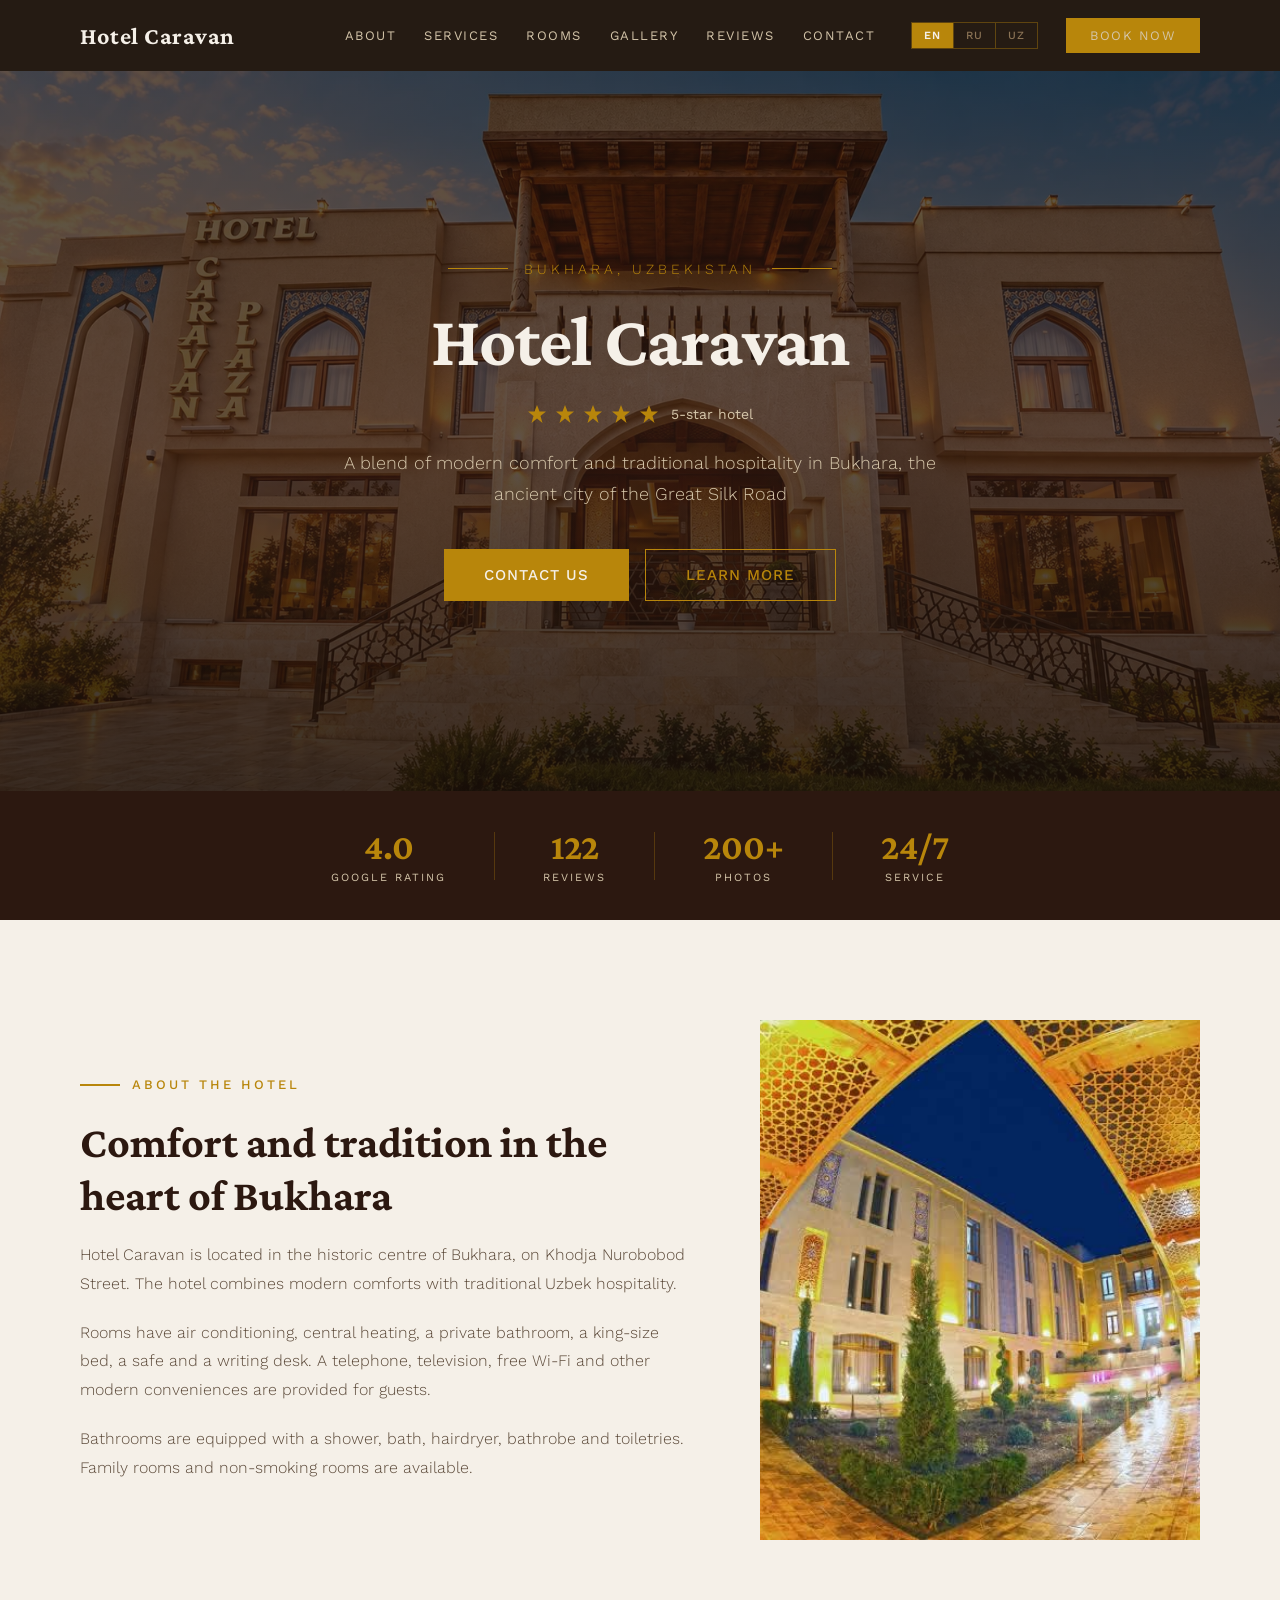
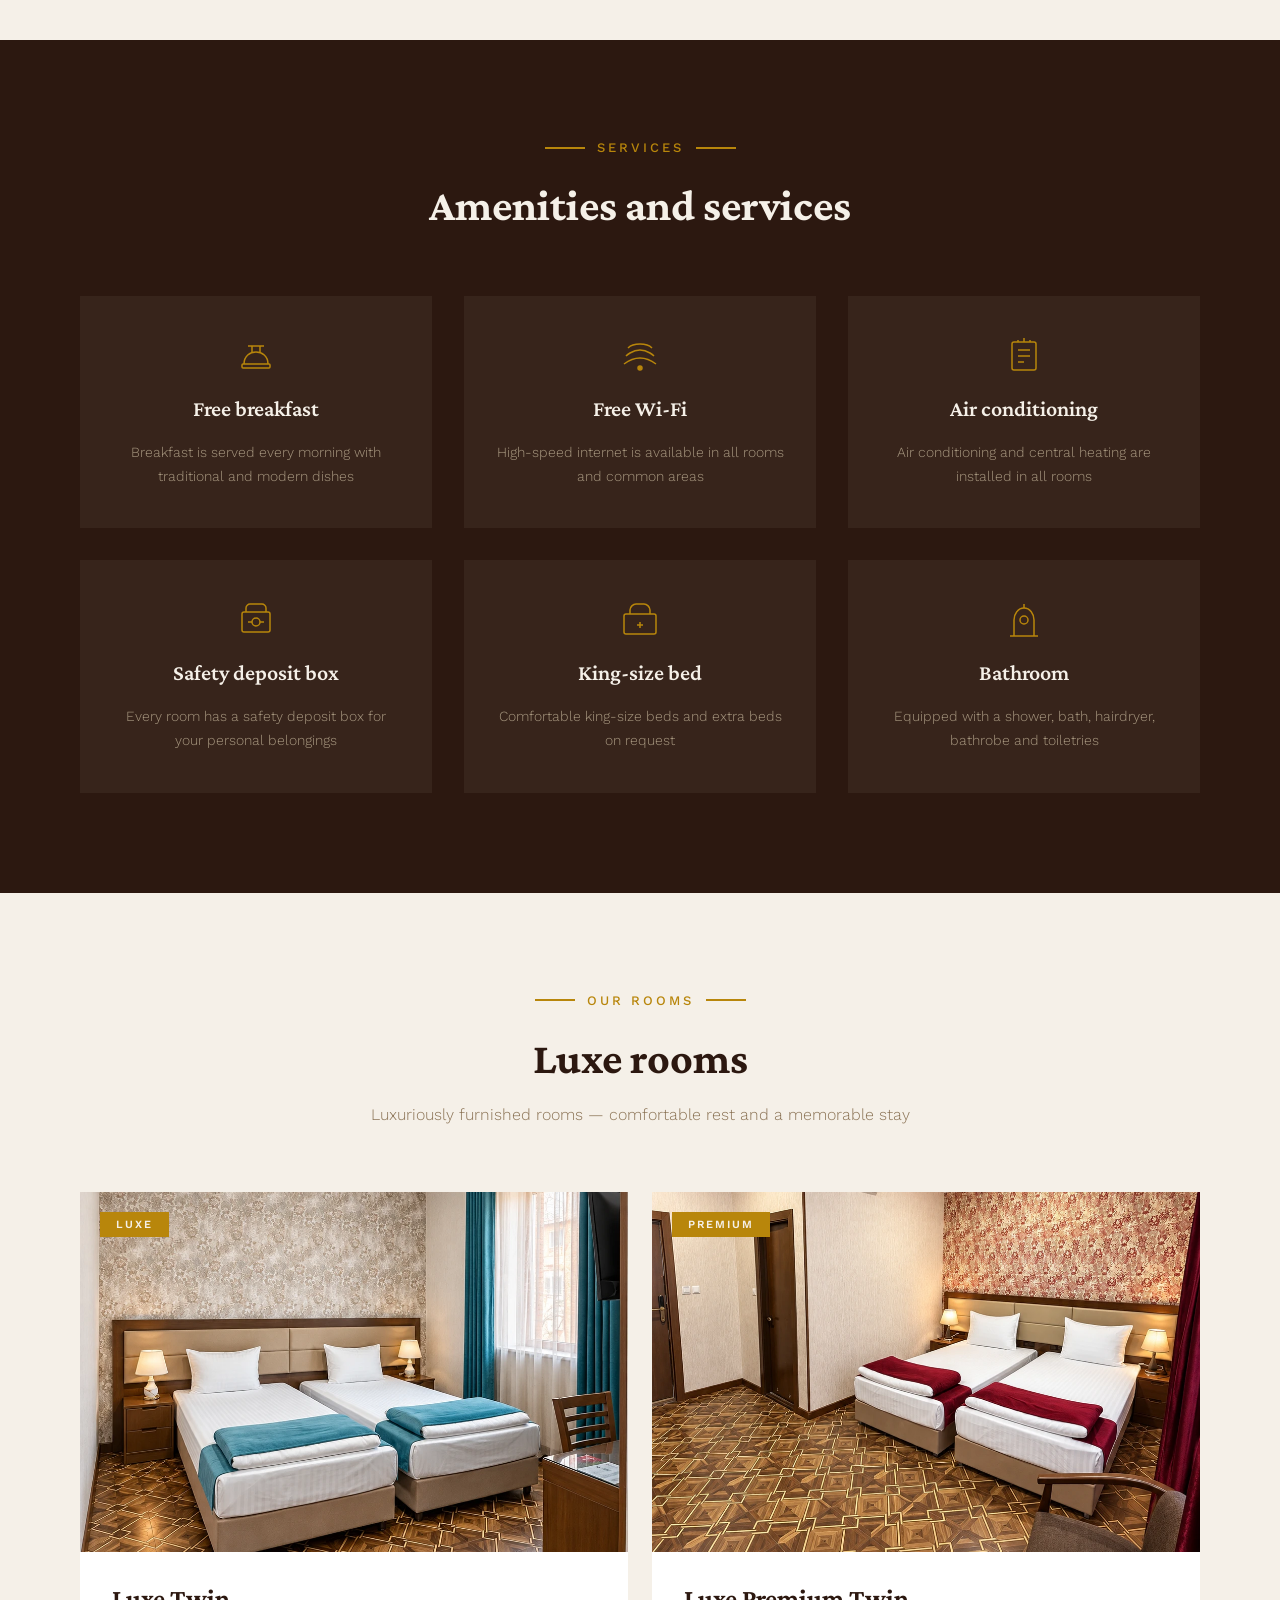
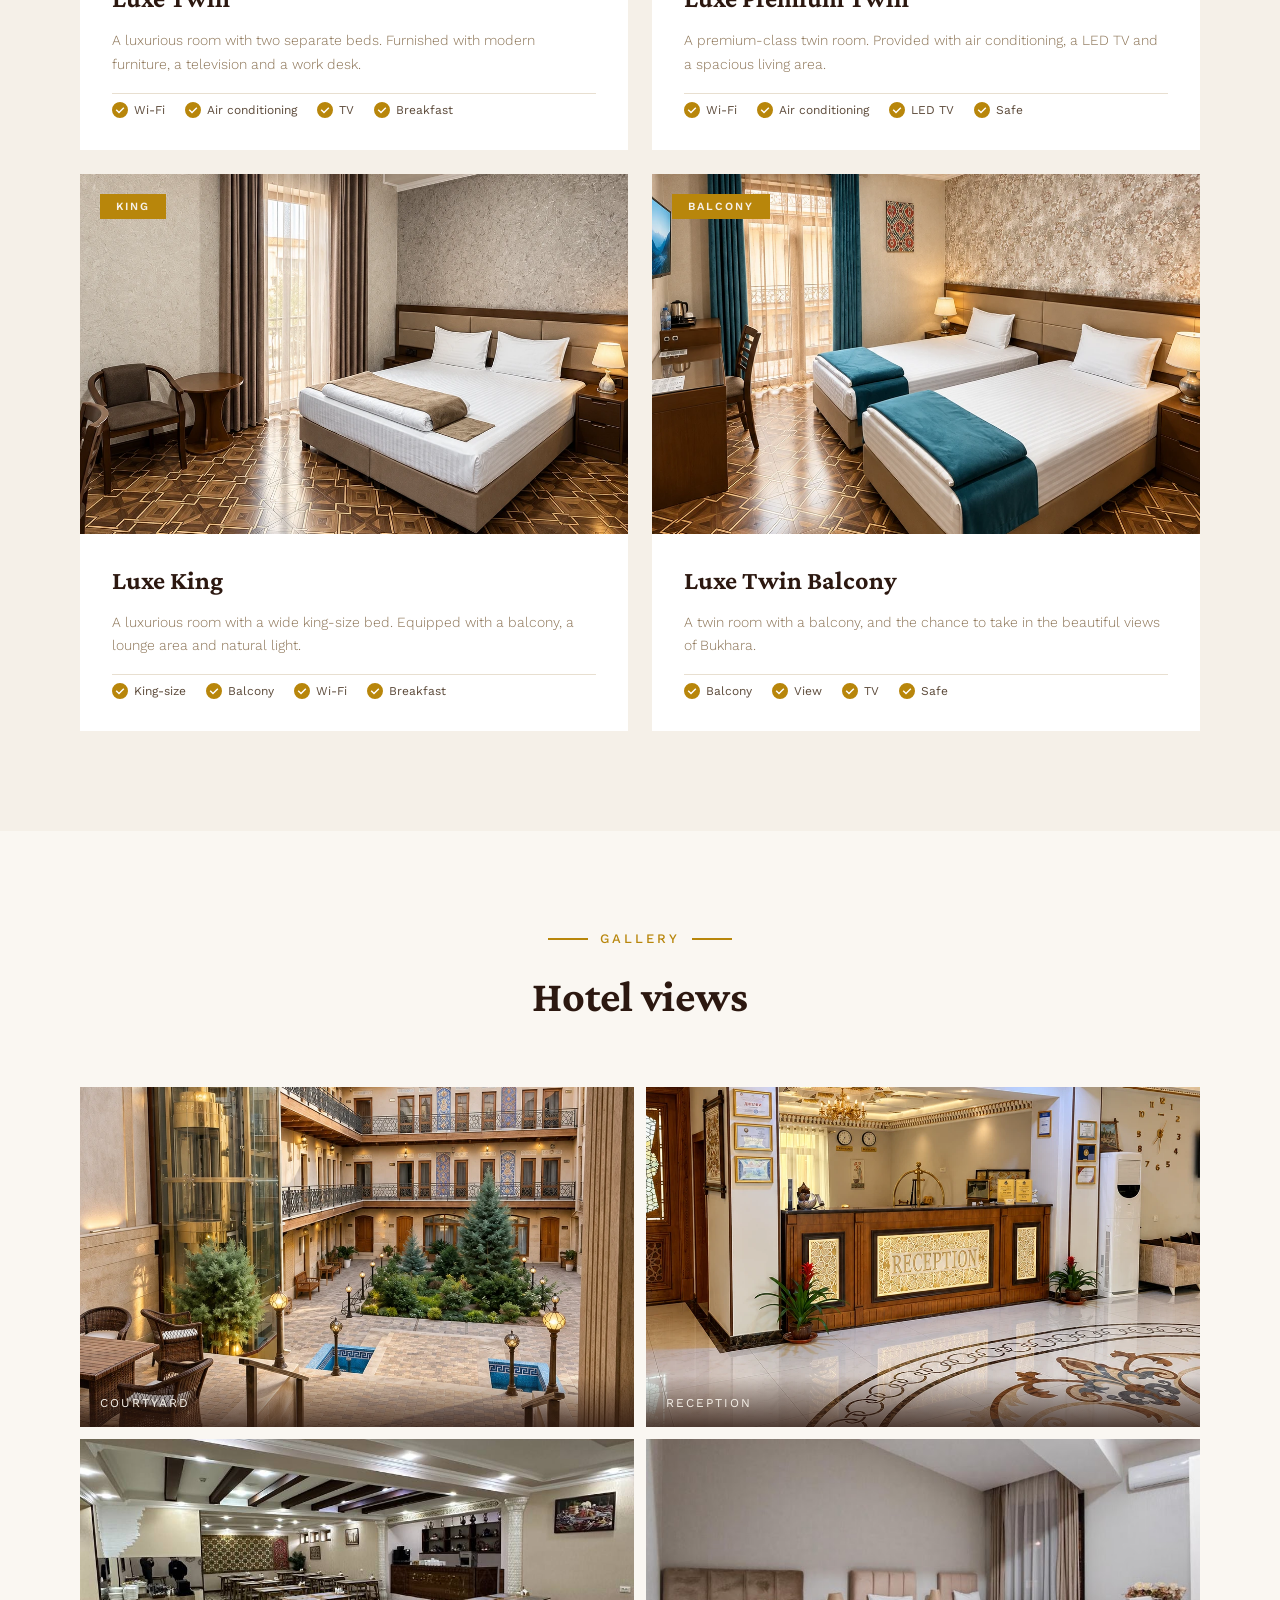
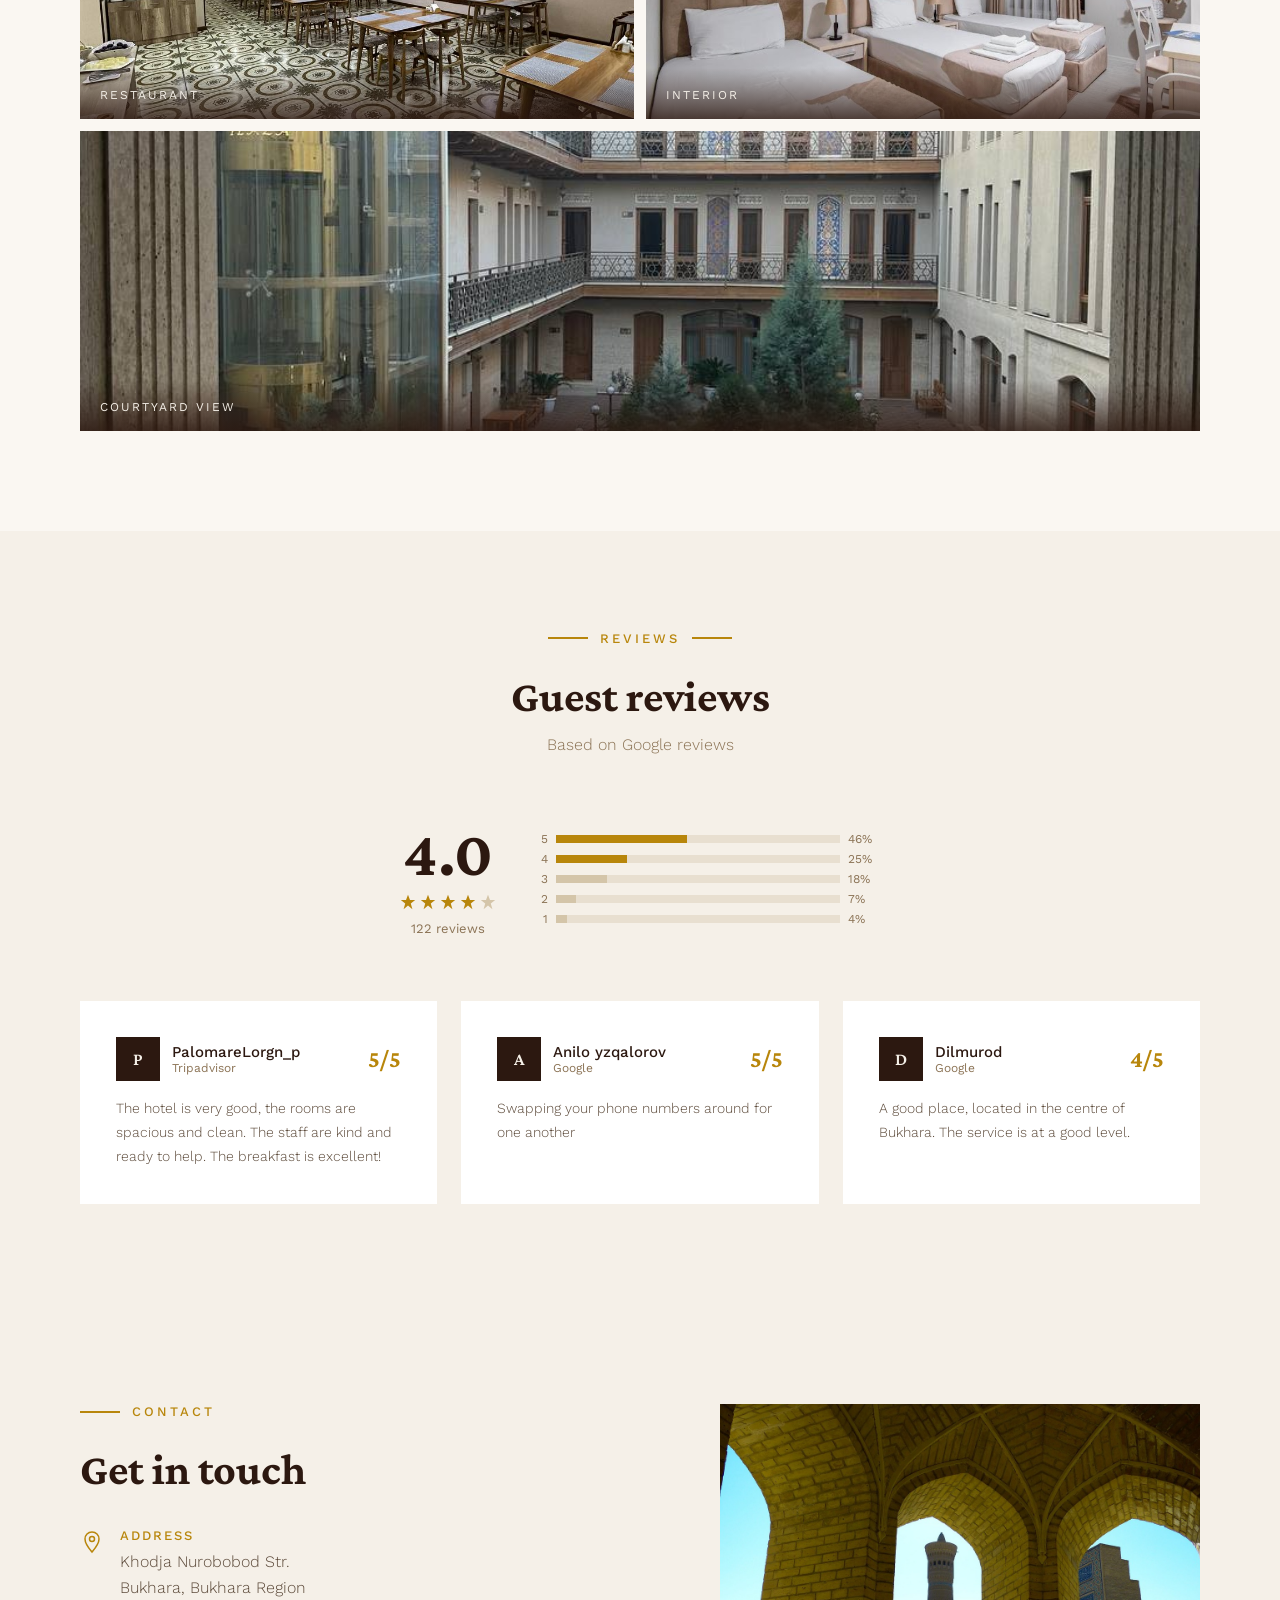
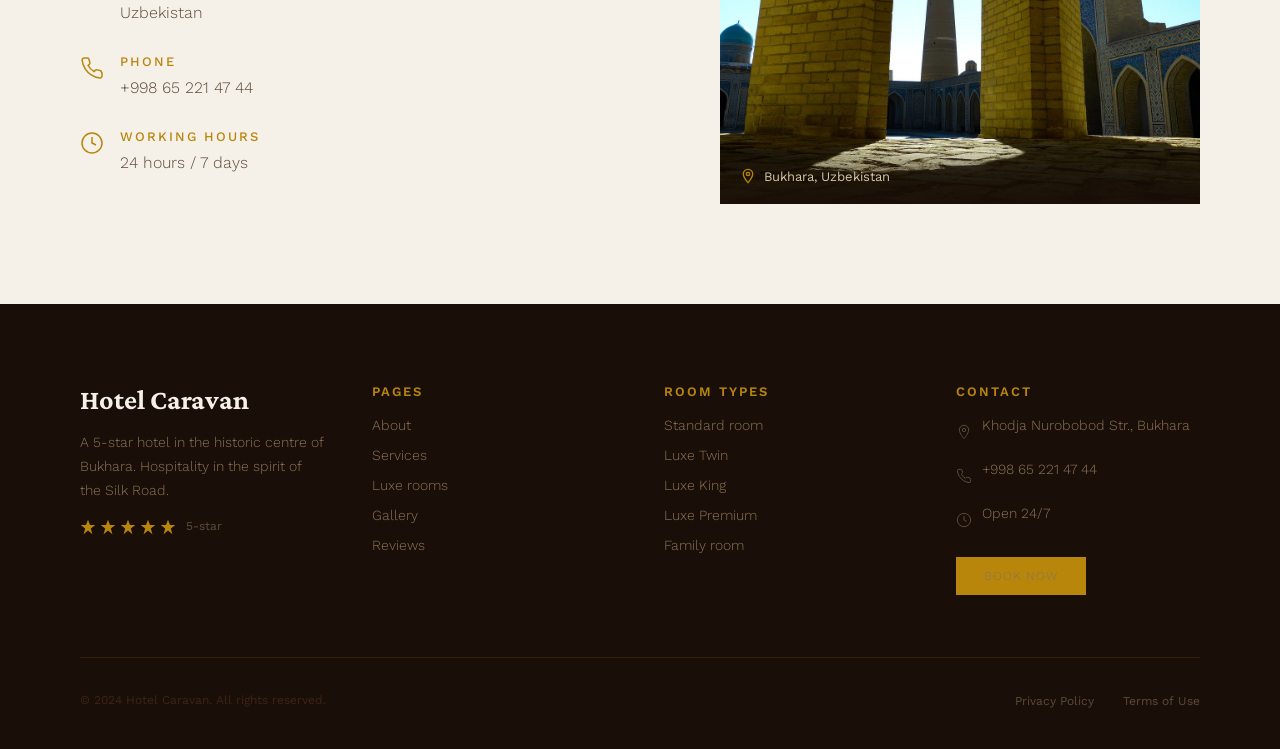
==== commit 94ce7143: "Remove bedroom, second restaurant, and old interior from gallery Removed gallery-yotoqxona, gallery-" ====
--- a/index.html
+++ b/index.html
@@ -238,10 +238,8 @@
     <div class="gallery-grid">
       <div class="gallery-item span-2" style="height:340px"><img src="images/gallery-hovli.webp" alt="Courtyard"><div class="gallery-item-label"><span>Courtyard</span></div></div>
       <div class="gallery-item span-2" style="height:340px"><img src="images/gallery-reception.webp" alt="Reception"><div class="gallery-item-label"><span>Reception</span></div></div>
-      <div class="gallery-item span-4" style="height:340px"><img src="images/gallery-yotoqxona.jpg" alt="Bedroom"><div class="gallery-item-label"><span>Bedroom</span></div></div>
-      <div class="gallery-item" style="height:280px"><img src="images/gallery-restoran1.jpg" alt="Restaurant"><div class="gallery-item-label"><span>Restaurant</span></div></div>
-      <div class="gallery-item" style="height:280px"><img src="images/gallery-restoran2.jpg" alt="Restaurant"><div class="gallery-item-label"><span>Restaurant</span></div></div>
-      <div class="gallery-item span-2" style="height:280px"><img src="images/gallery-interyer.jpg" alt="Interior"><div class="gallery-item-label"><span>Interior</span></div></div>
+      <div class="gallery-item span-2" style="height:280px"><img src="images/gallery-restoran1.jpg" alt="Restaurant"><div class="gallery-item-label"><span>Restaurant</span></div></div>
+      <div class="gallery-item span-2" style="height:280px"><img src="images/gallery-interyer2.jpg" alt="Interior"><div class="gallery-item-label"><span>Interior</span></div></div>
       <div class="gallery-item span-4" style="height:300px"><img src="images/gallery-hovli-manzara.jpg" alt="Courtyard view"><div class="gallery-item-label"><span>Courtyard view</span></div></div>
     </div>
   </section>
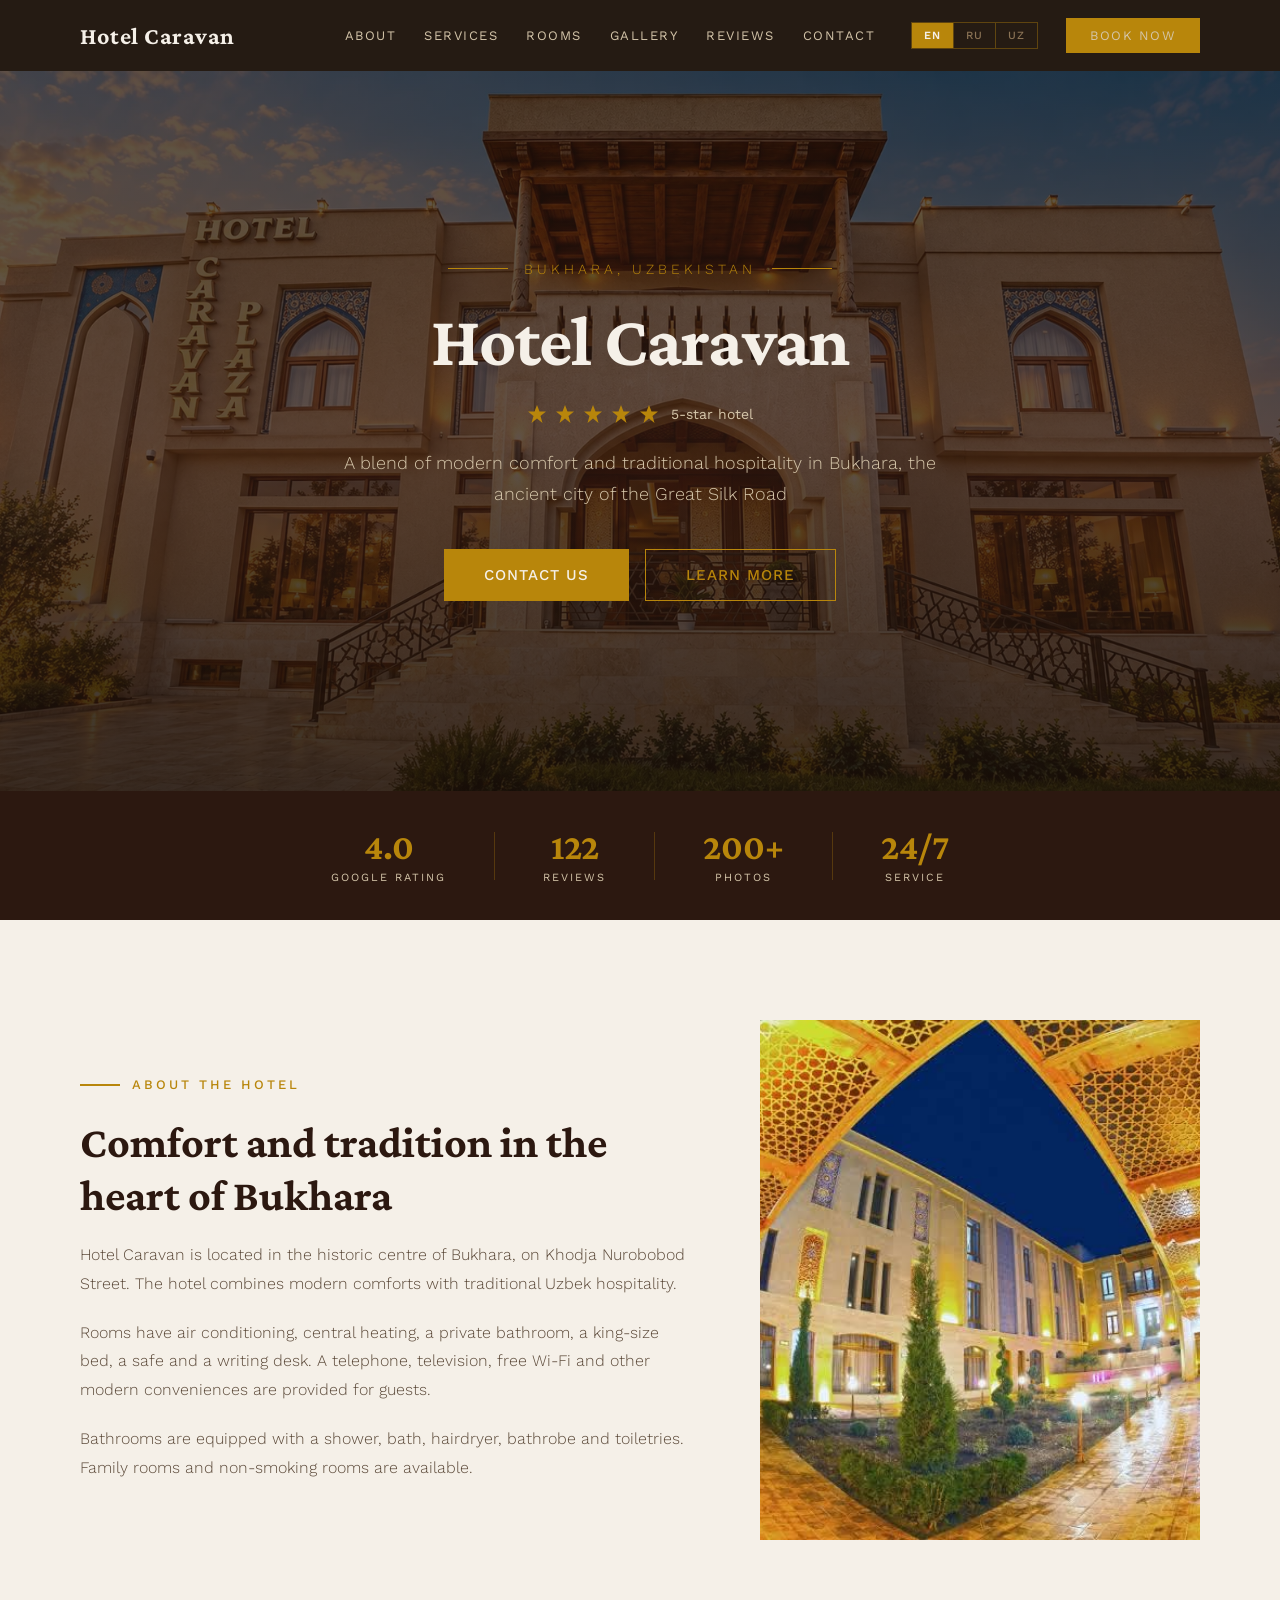
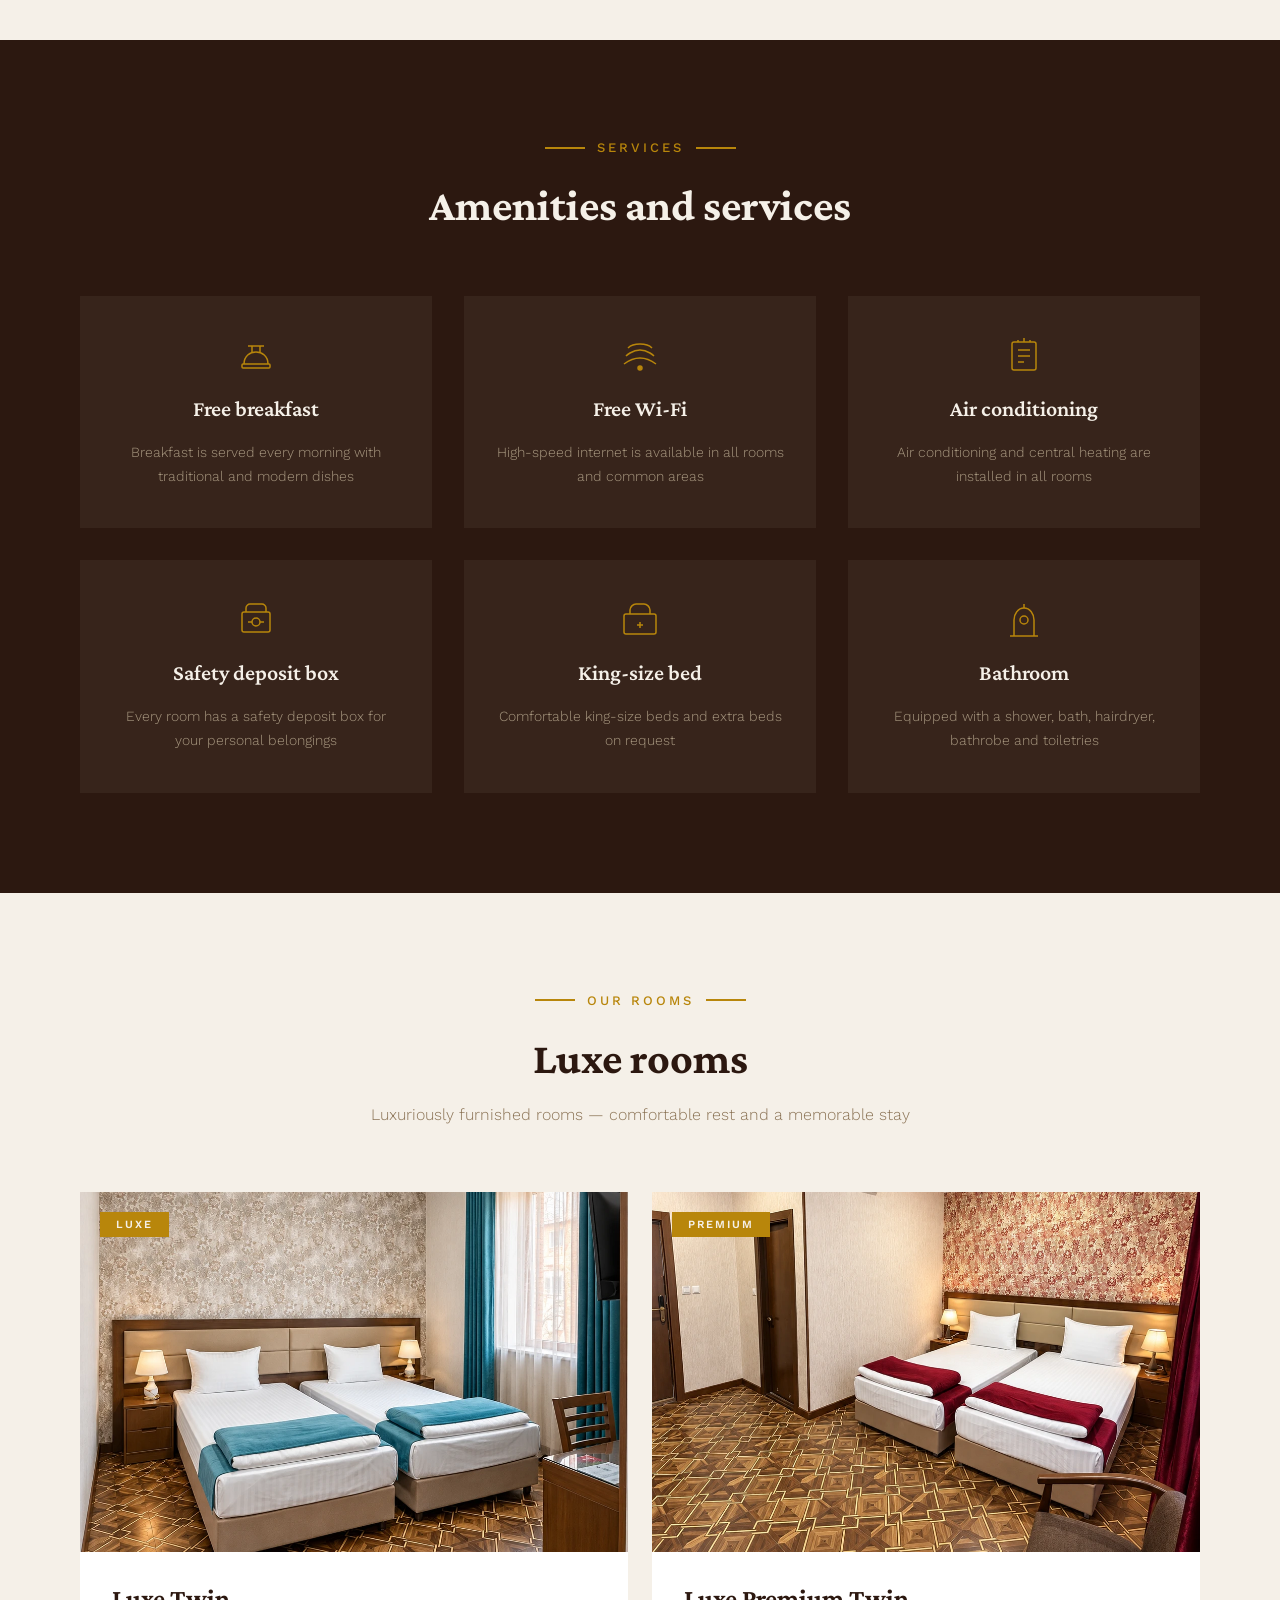
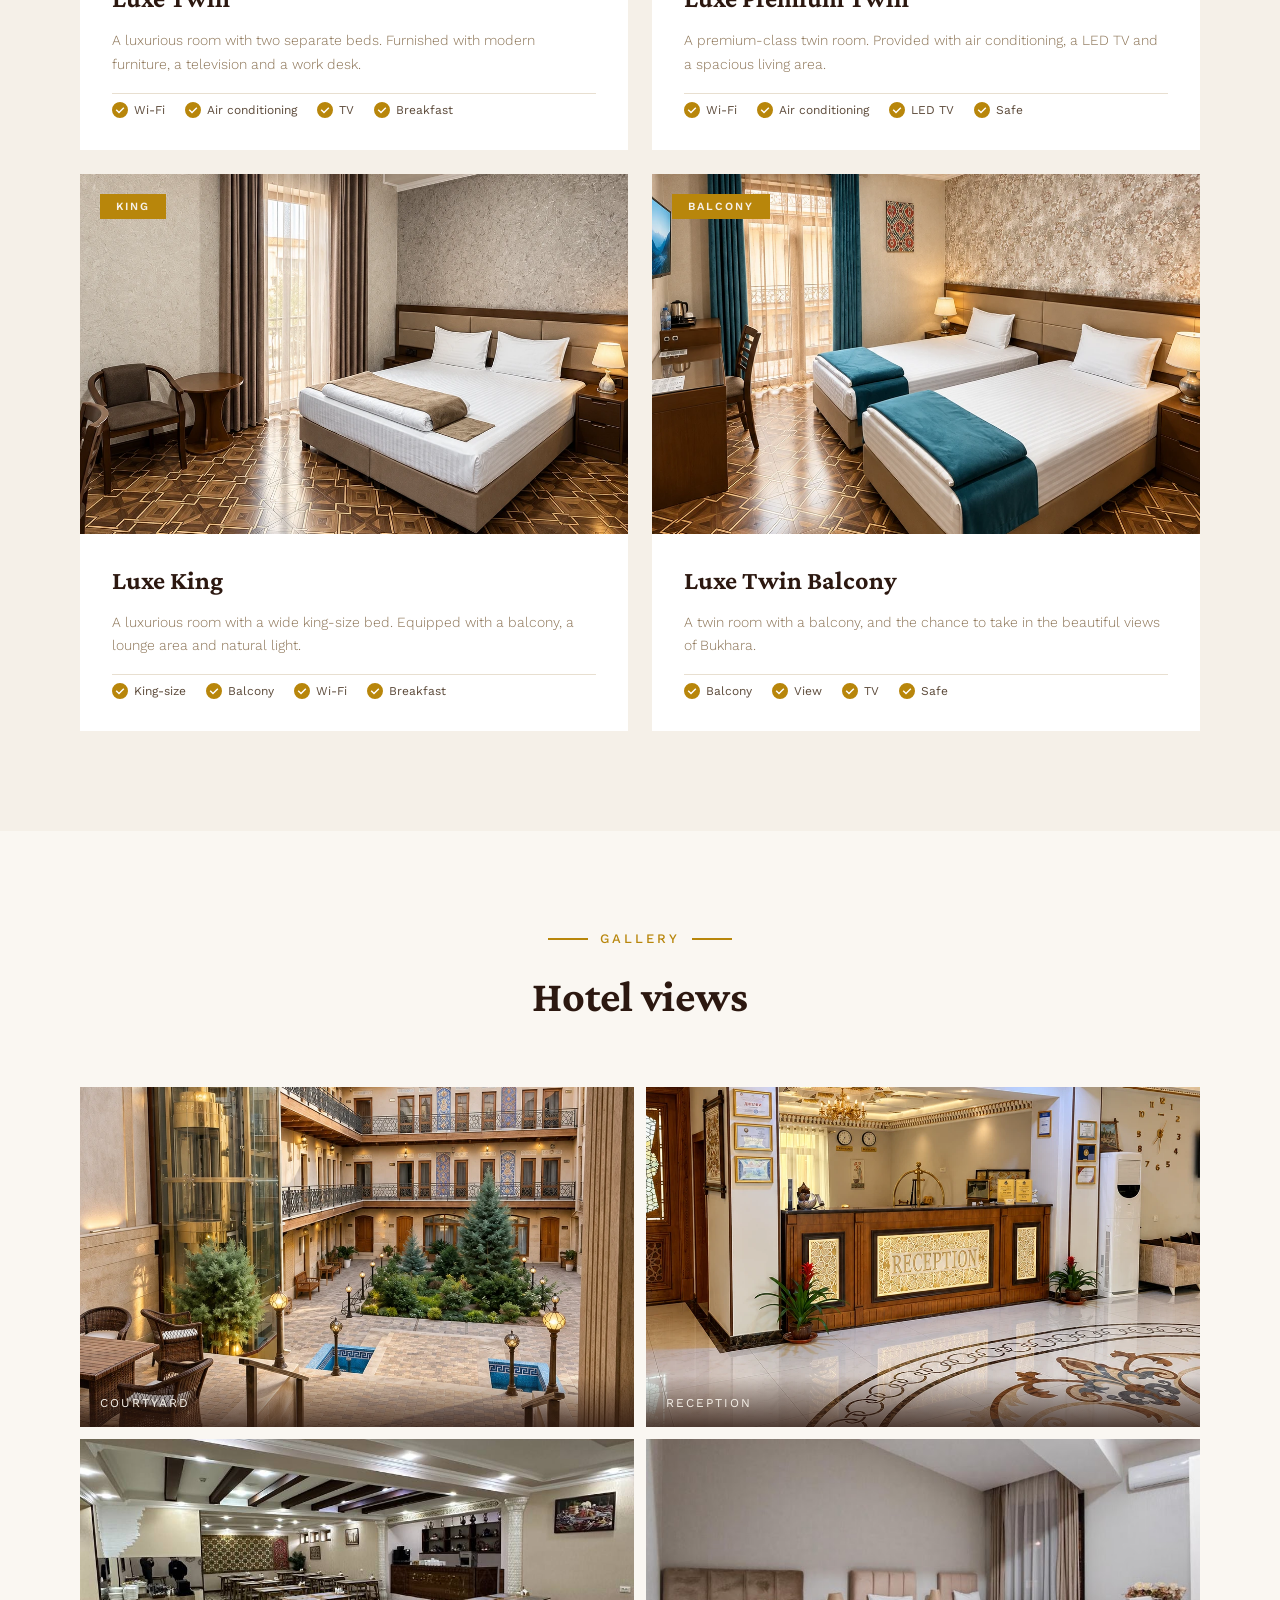
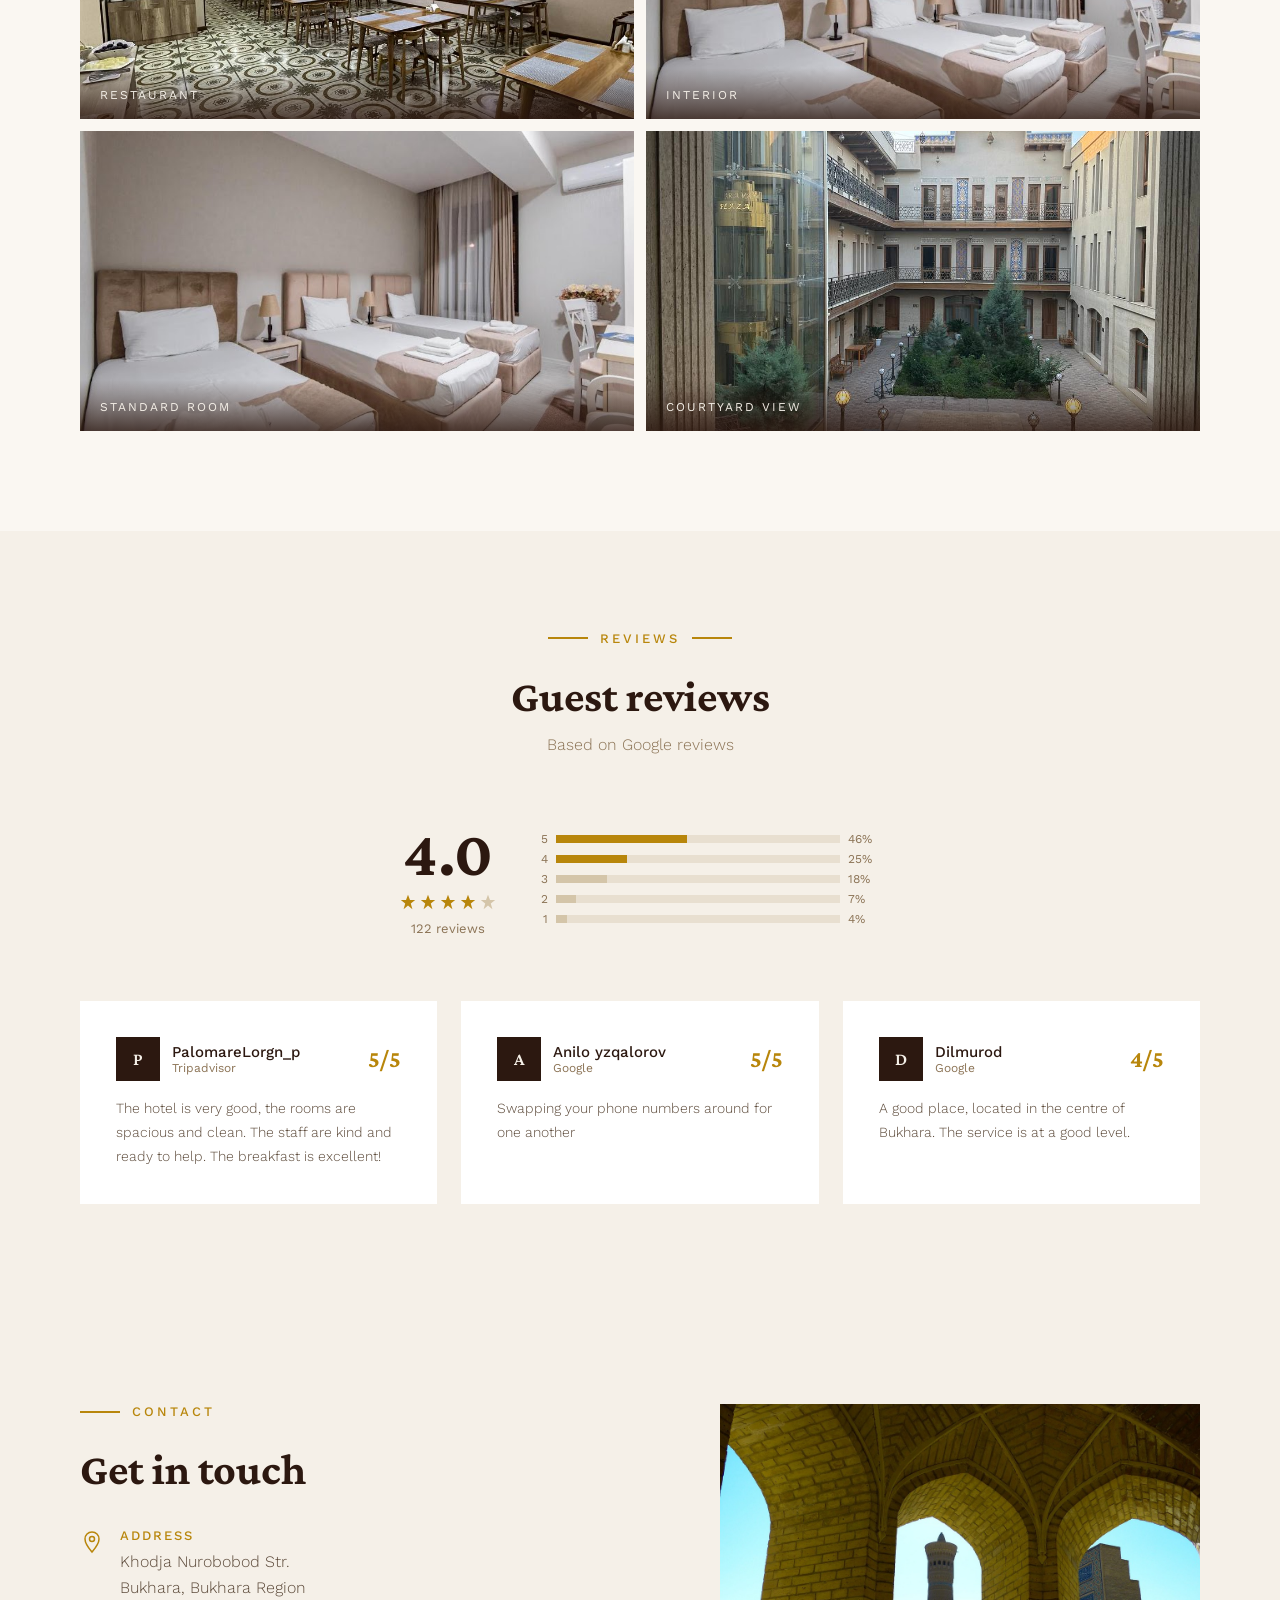
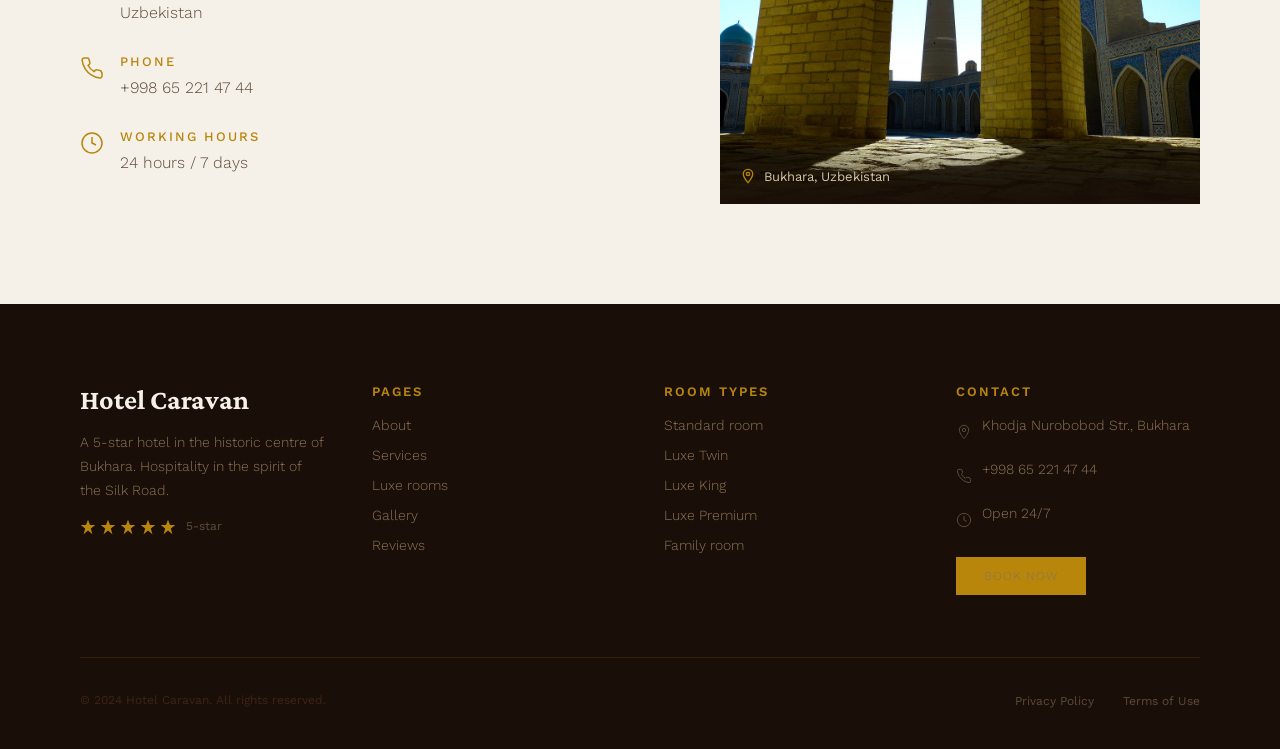
==== commit 2ecf5fd2: "Add standard room photo to gallery sections Co-Authored-By: Claude Opus 4.6 <noreply@anthropic.com>" ====
--- a/index.html
+++ b/index.html
@@ -240,7 +240,8 @@
       <div class="gallery-item span-2" style="height:340px"><img src="images/gallery-reception.webp" alt="Reception"><div class="gallery-item-label"><span>Reception</span></div></div>
       <div class="gallery-item span-2" style="height:280px"><img src="images/gallery-restoran1.jpg" alt="Restaurant"><div class="gallery-item-label"><span>Restaurant</span></div></div>
       <div class="gallery-item span-2" style="height:280px"><img src="images/gallery-interyer2.jpg" alt="Interior"><div class="gallery-item-label"><span>Interior</span></div></div>
-      <div class="gallery-item span-4" style="height:300px"><img src="images/gallery-hovli-manzara.jpg" alt="Courtyard view"><div class="gallery-item-label"><span>Courtyard view</span></div></div>
+      <div class="gallery-item span-2" style="height:300px"><img src="images/room-standard-3.jpg" alt="Standard Room"><div class="gallery-item-label"><span>Standard Room</span></div></div>
+      <div class="gallery-item span-2" style="height:300px"><img src="images/gallery-hovli-manzara.jpg" alt="Courtyard view"><div class="gallery-item-label"><span>Courtyard view</span></div></div>
     </div>
   </section>
 
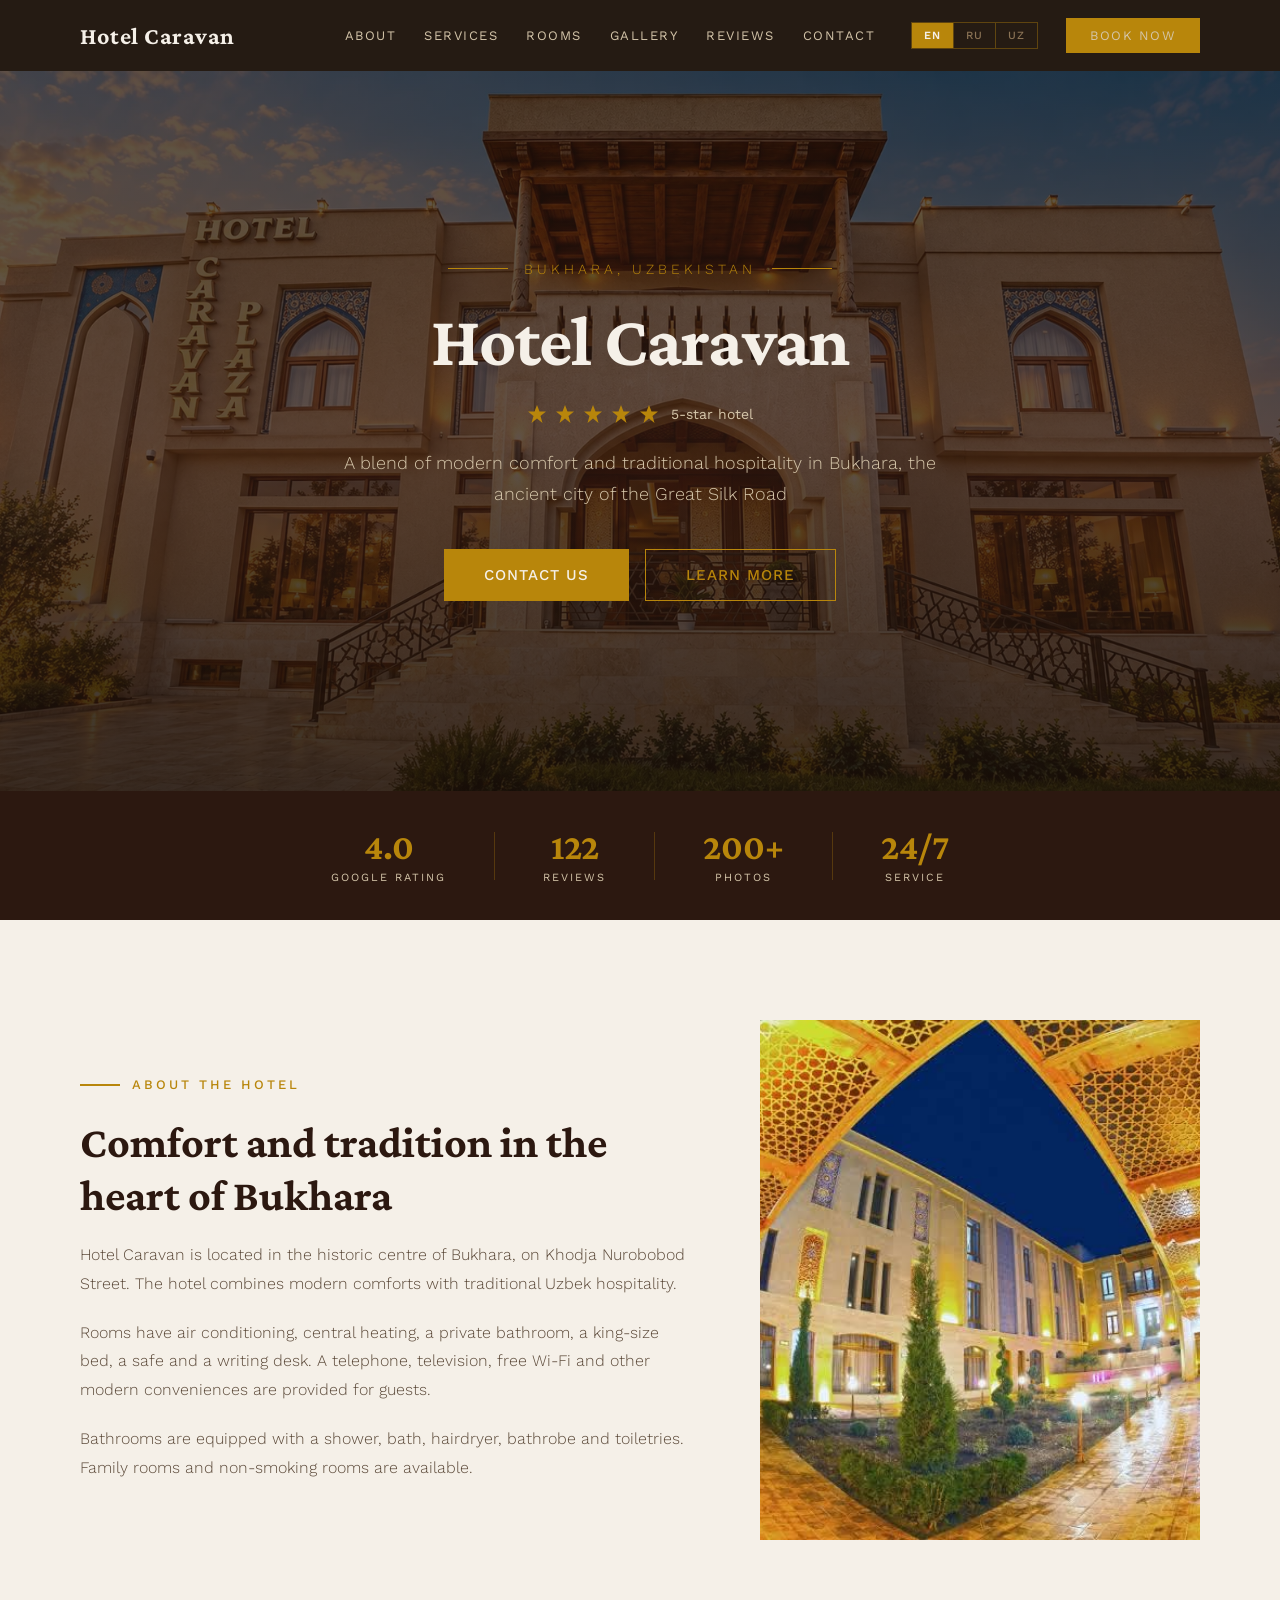
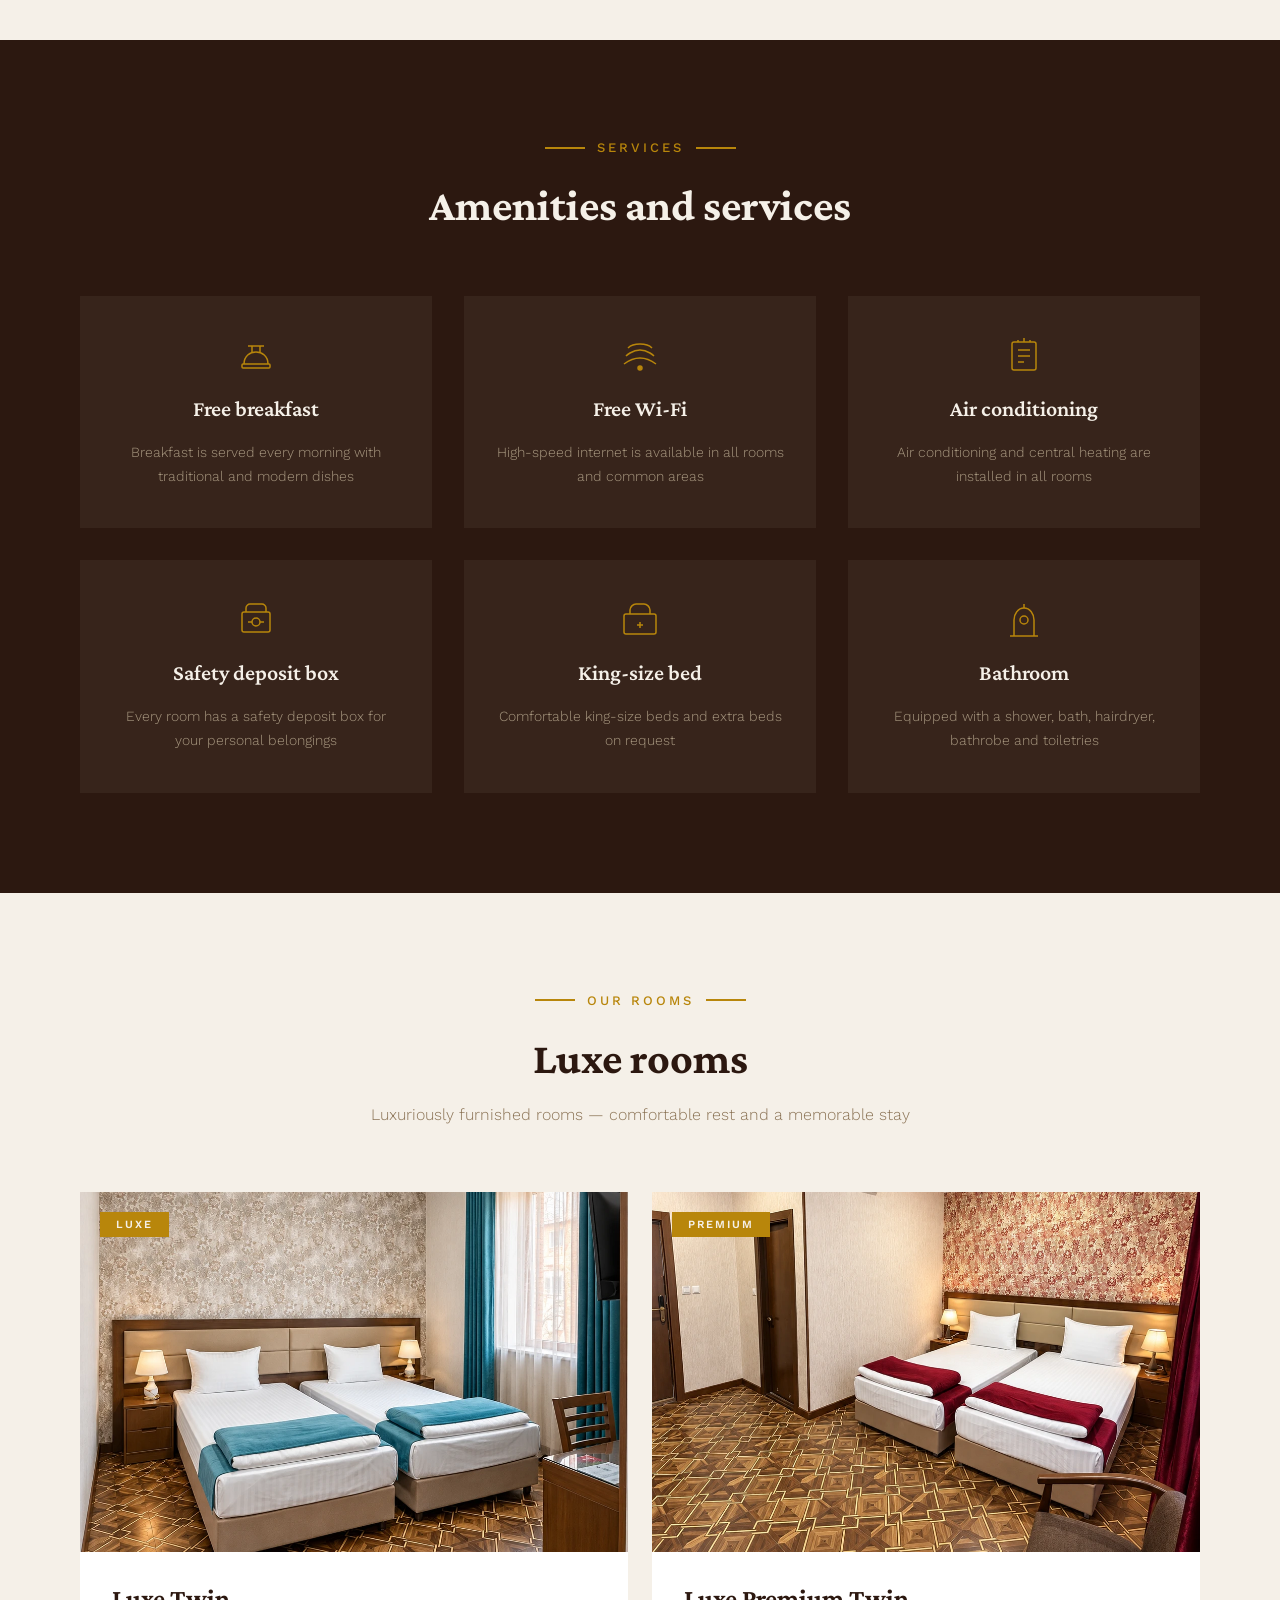
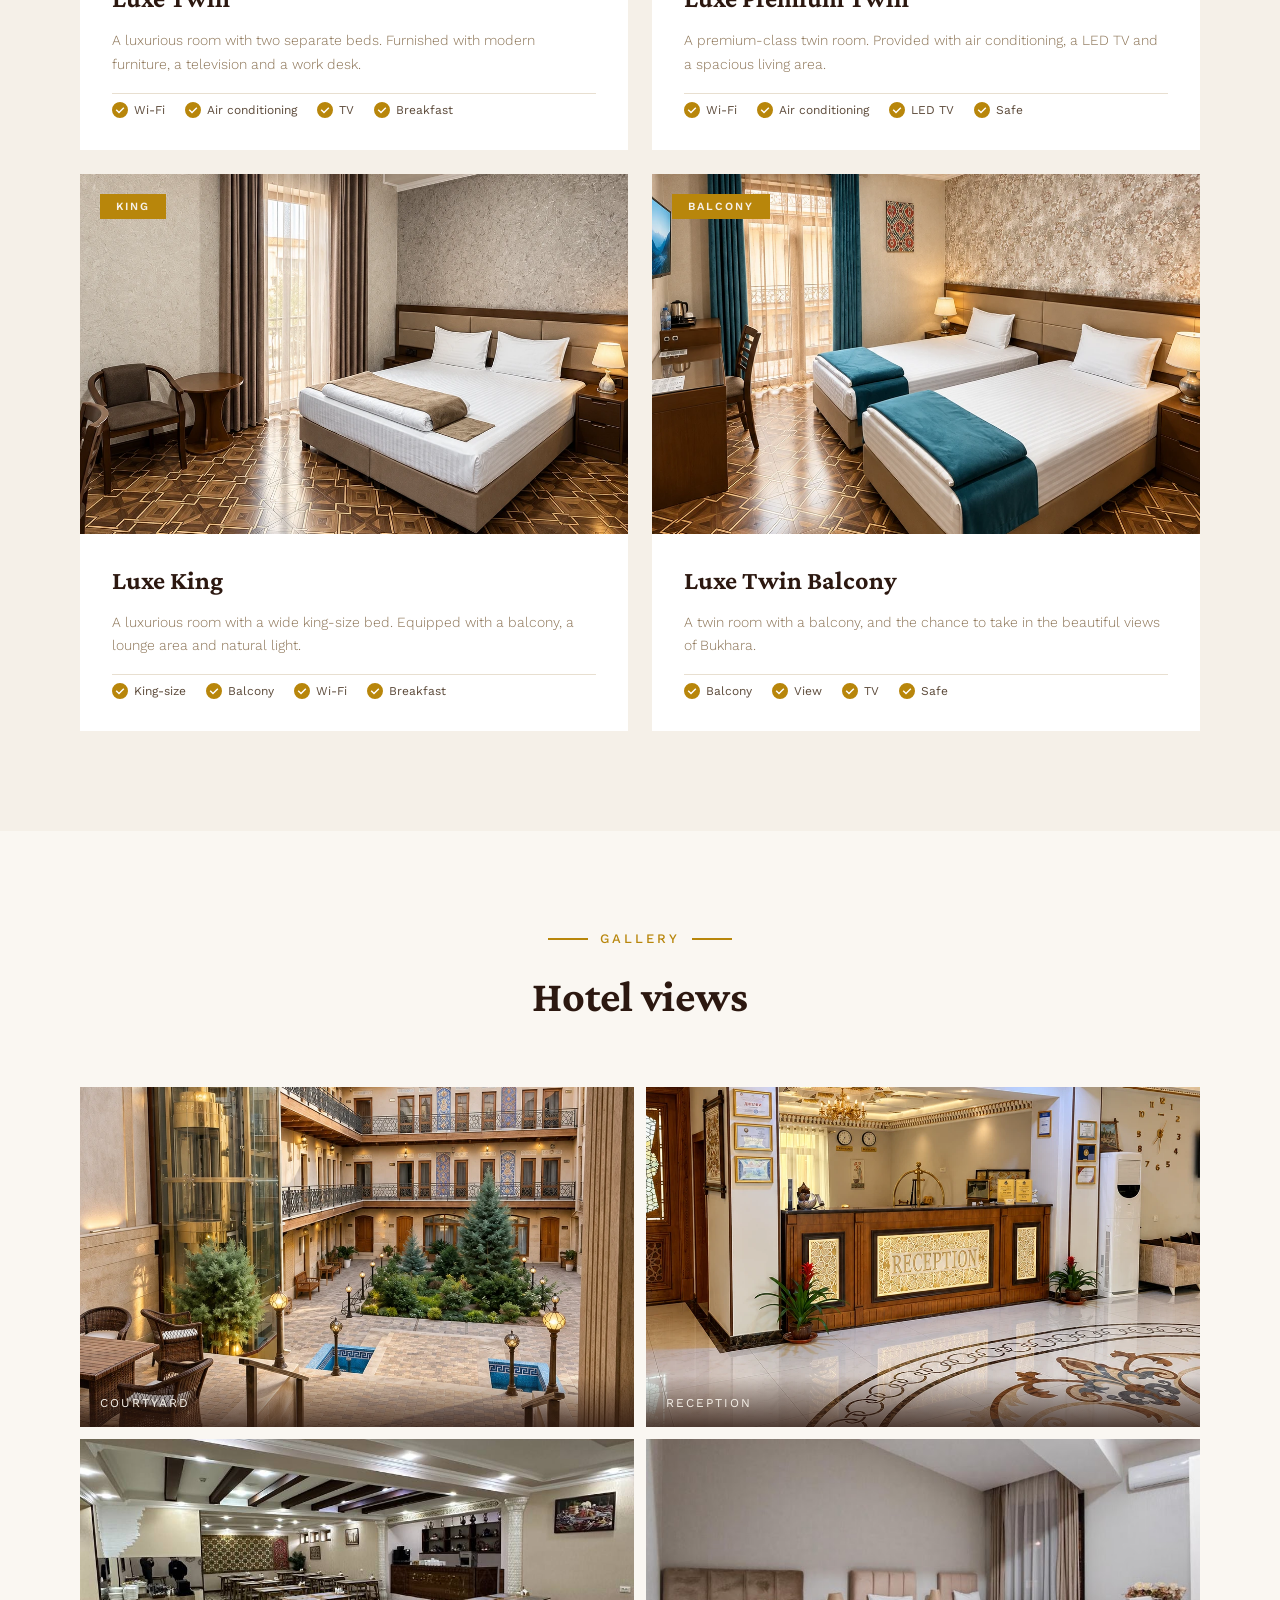
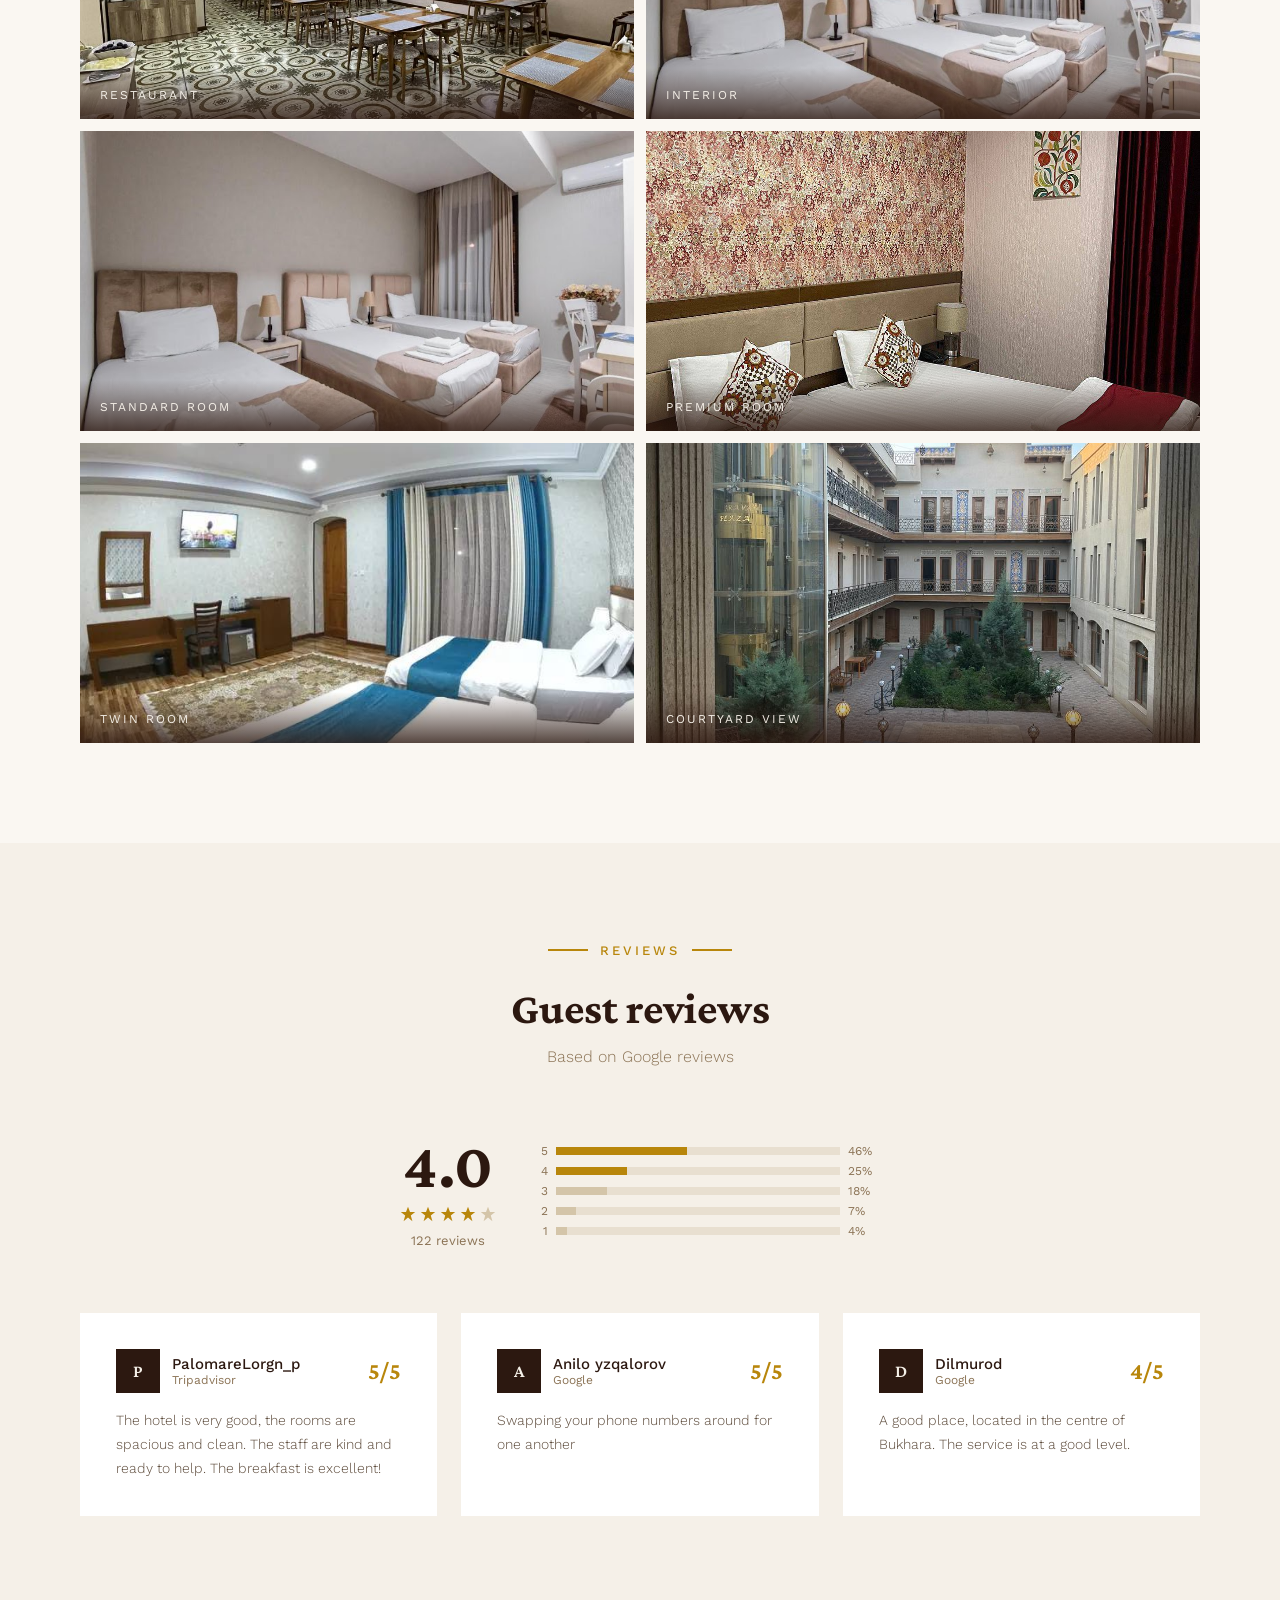
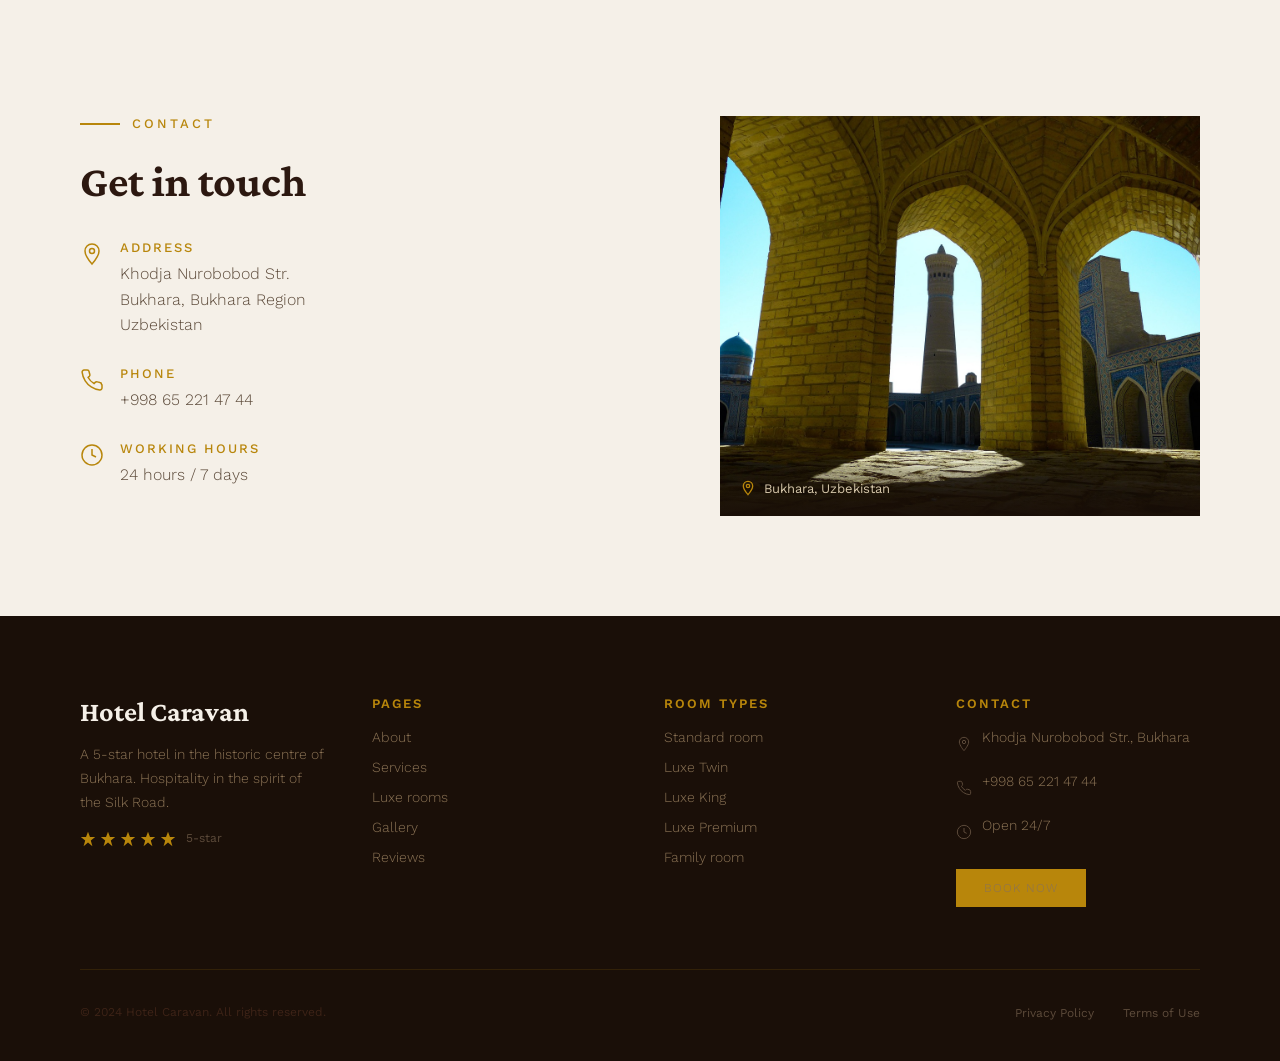
==== commit 7f8c5d20: "Add premium and twin room photos to gallery Co-Authored-By: Claude Opus 4.6 <noreply@anthropic.com>" ====
--- a/index.html
+++ b/index.html
@@ -241,6 +241,8 @@
       <div class="gallery-item span-2" style="height:280px"><img src="images/gallery-restoran1.jpg" alt="Restaurant"><div class="gallery-item-label"><span>Restaurant</span></div></div>
       <div class="gallery-item span-2" style="height:280px"><img src="images/gallery-interyer2.jpg" alt="Interior"><div class="gallery-item-label"><span>Interior</span></div></div>
       <div class="gallery-item span-2" style="height:300px"><img src="images/room-standard-3.jpg" alt="Standard Room"><div class="gallery-item-label"><span>Standard Room</span></div></div>
+      <div class="gallery-item span-2" style="height:300px"><img src="images/room-standard-4.jpg" alt="Premium Room"><div class="gallery-item-label"><span>Premium Room</span></div></div>
+      <div class="gallery-item span-2" style="height:300px"><img src="images/room-standard-5.jpg" alt="Twin Room"><div class="gallery-item-label"><span>Twin Room</span></div></div>
       <div class="gallery-item span-2" style="height:300px"><img src="images/gallery-hovli-manzara.jpg" alt="Courtyard view"><div class="gallery-item-label"><span>Courtyard view</span></div></div>
     </div>
   </section>
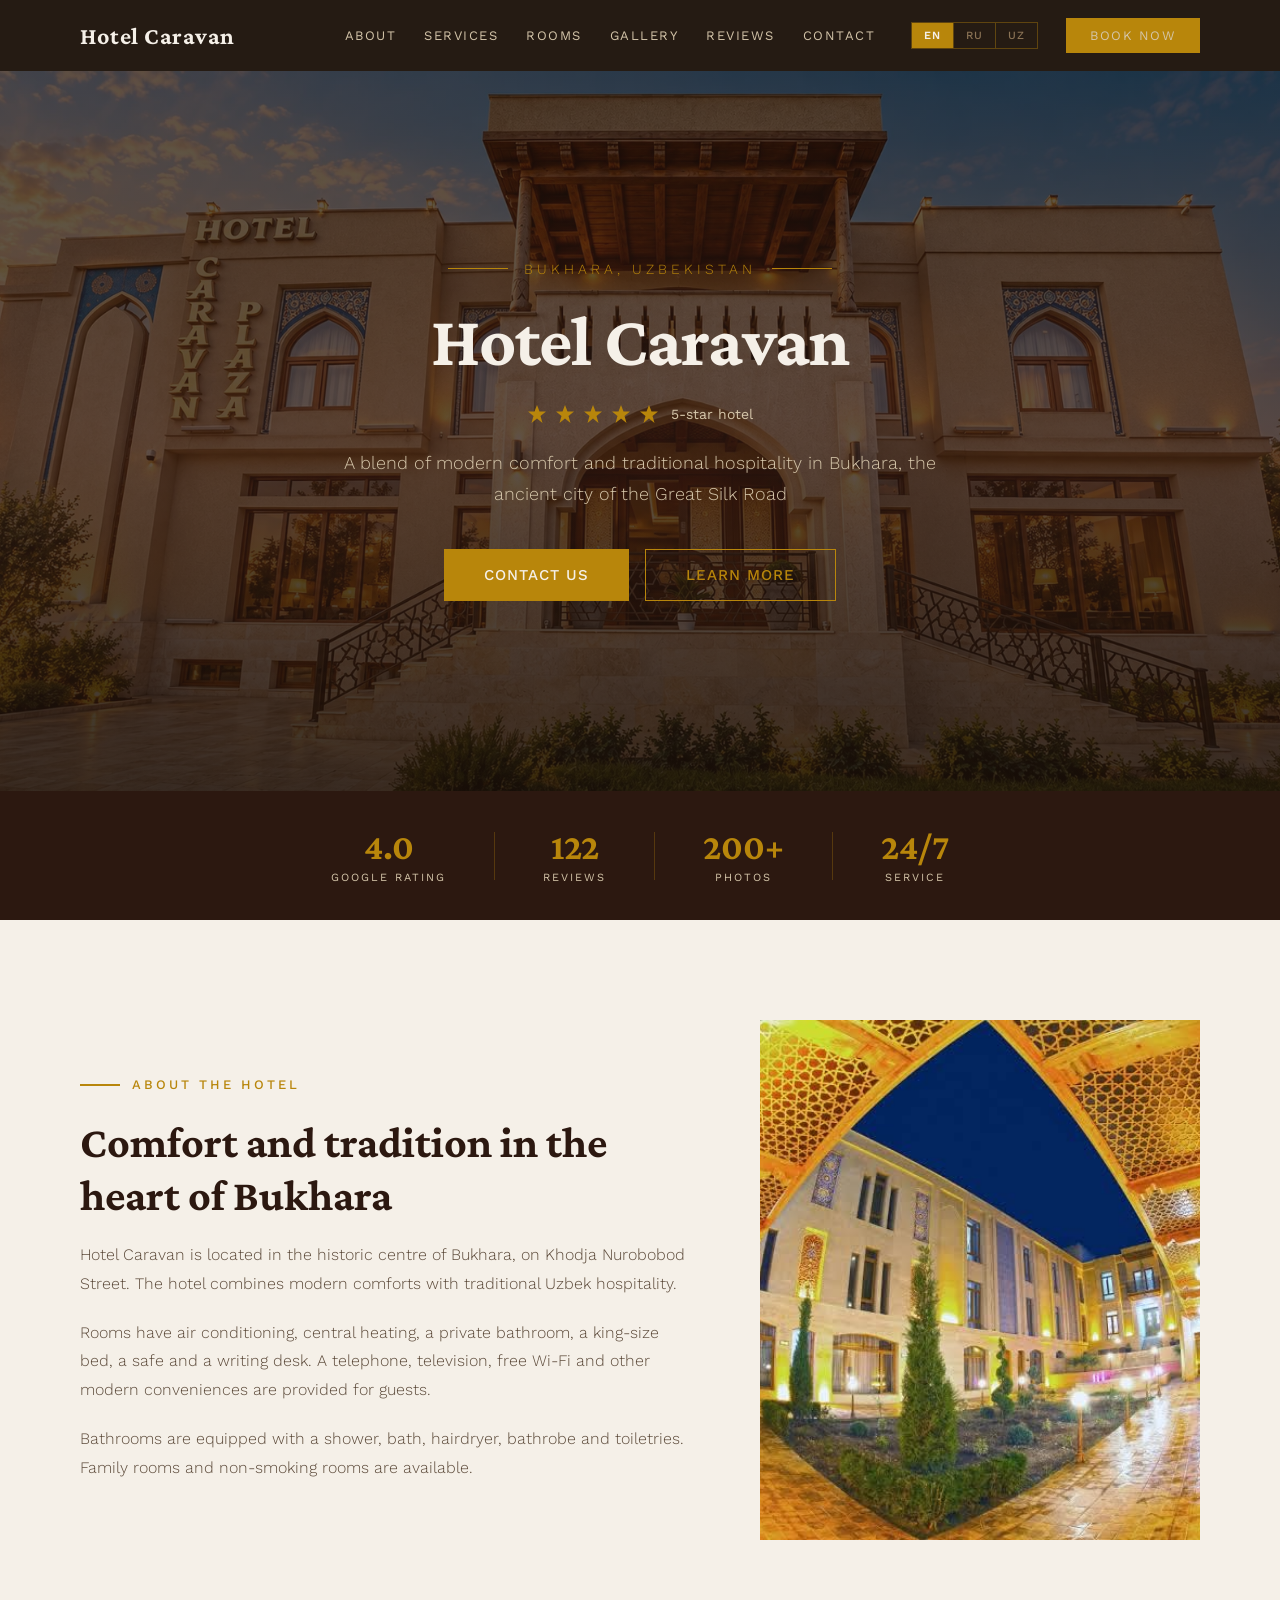
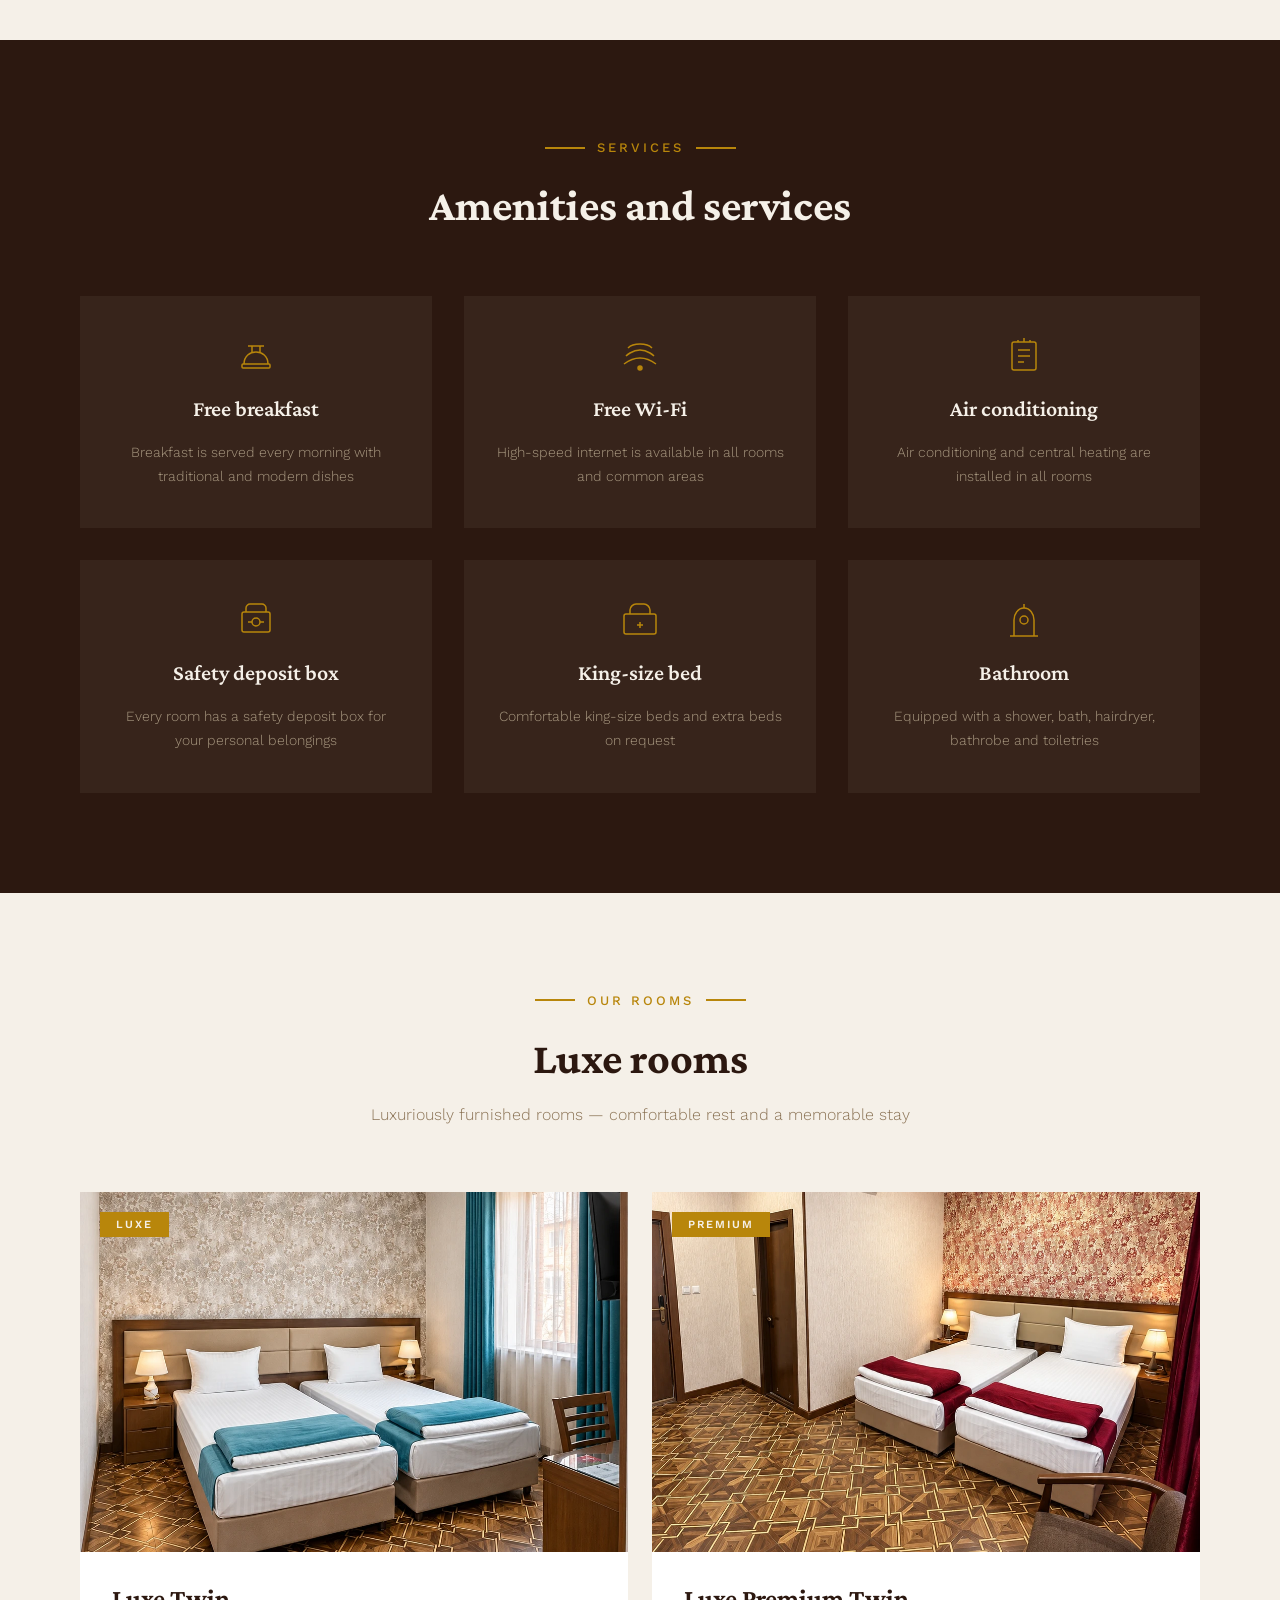
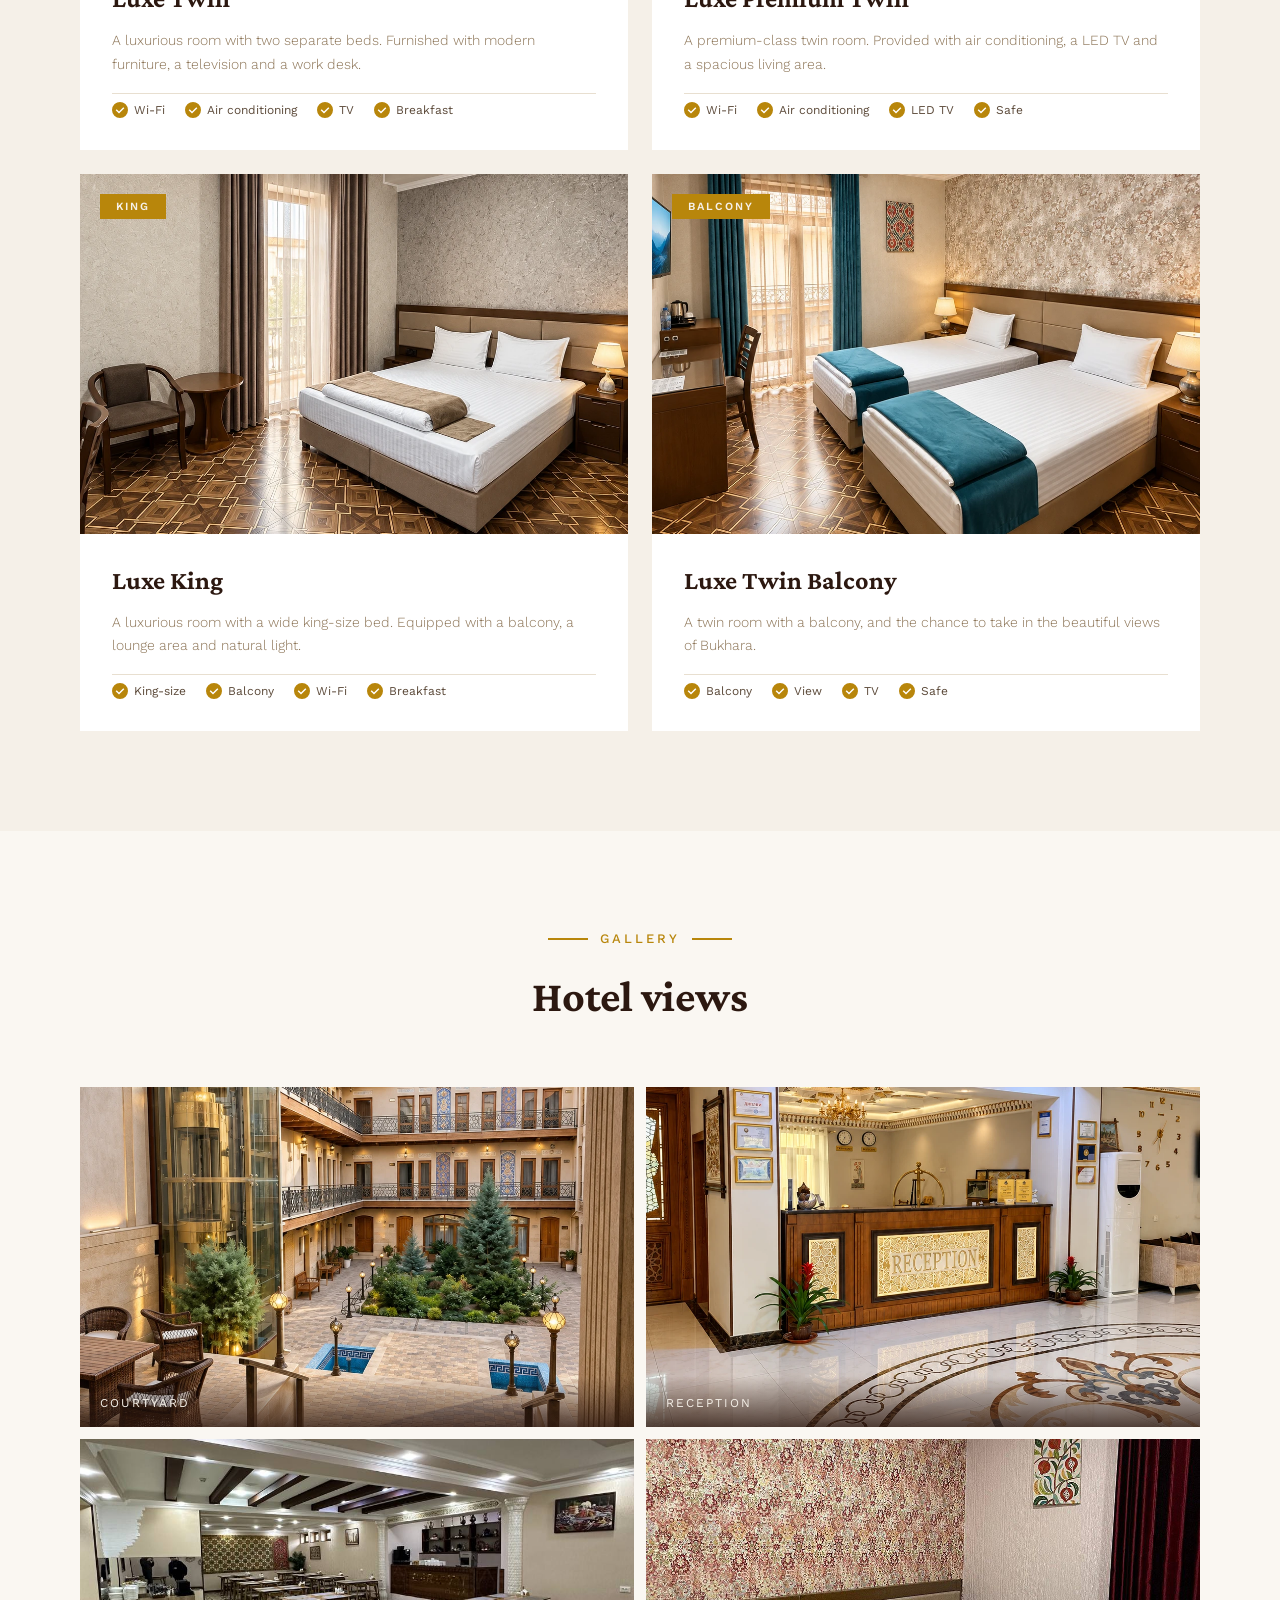
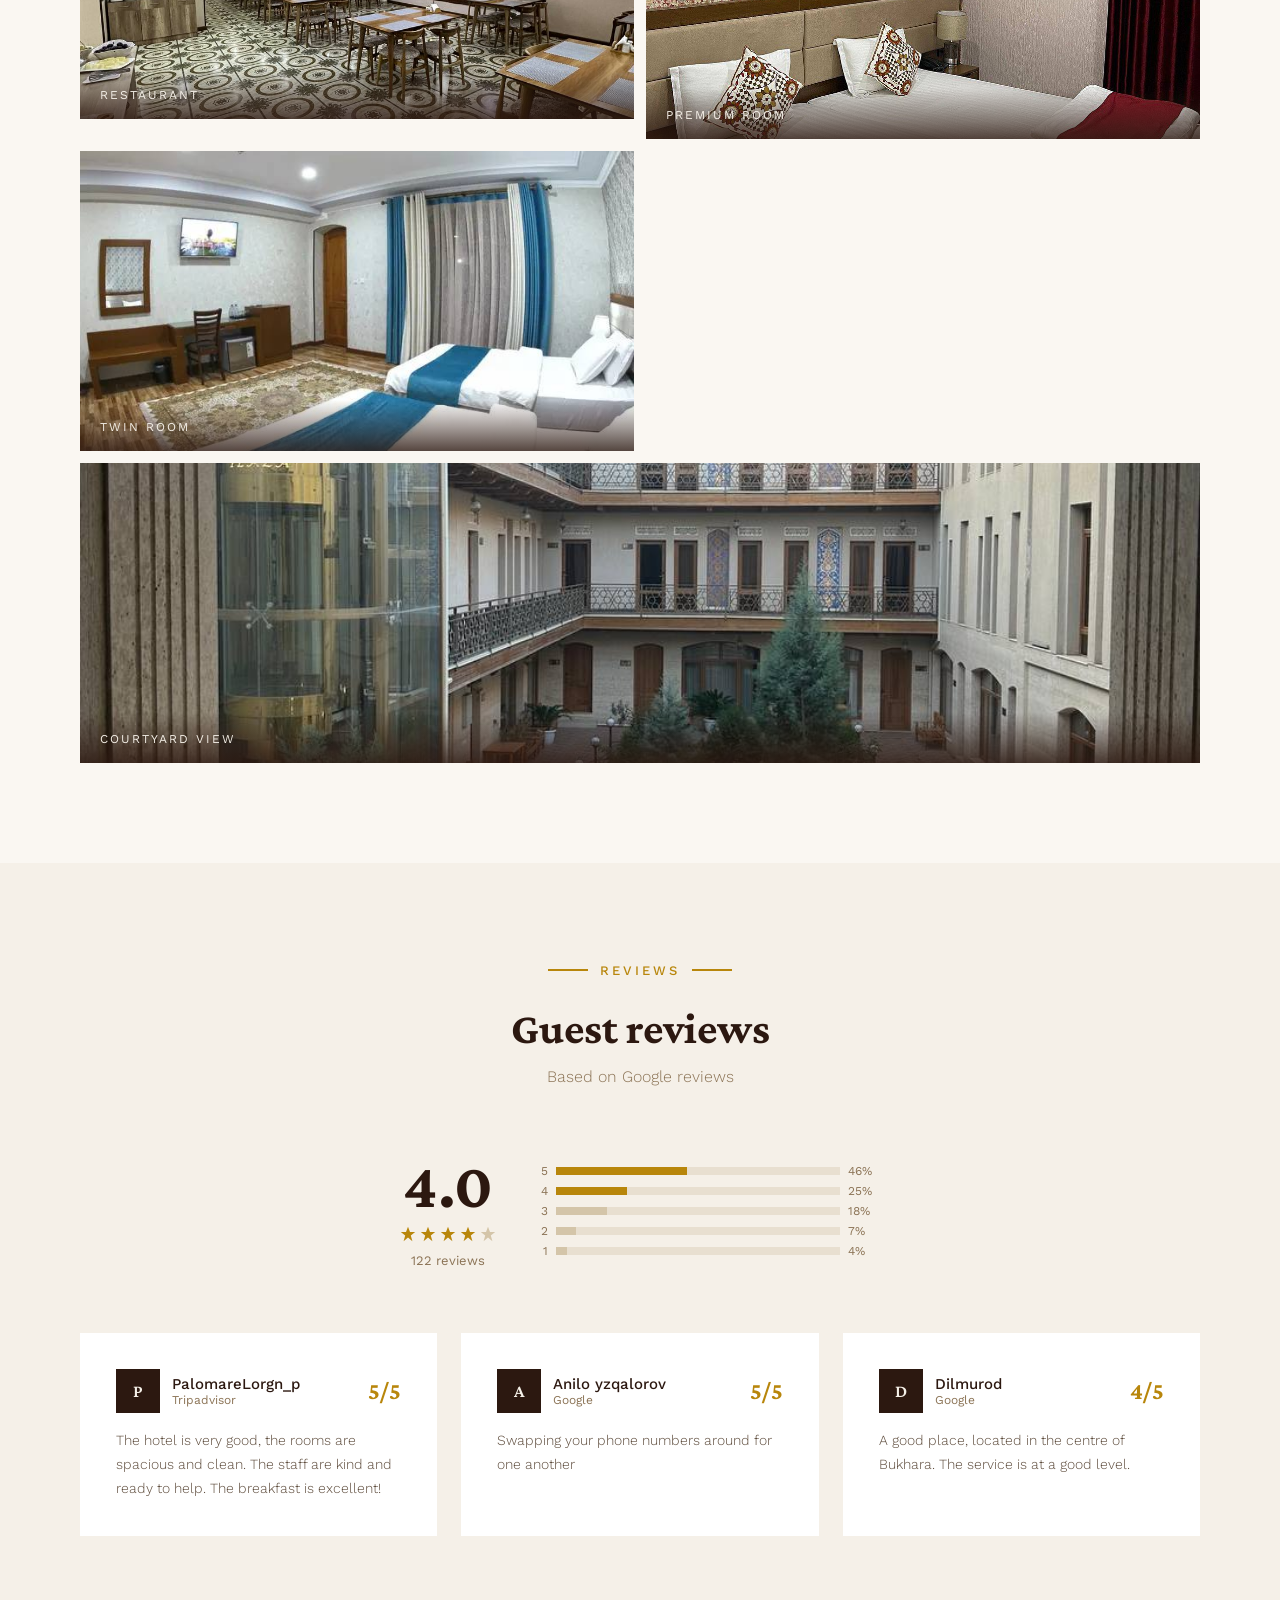
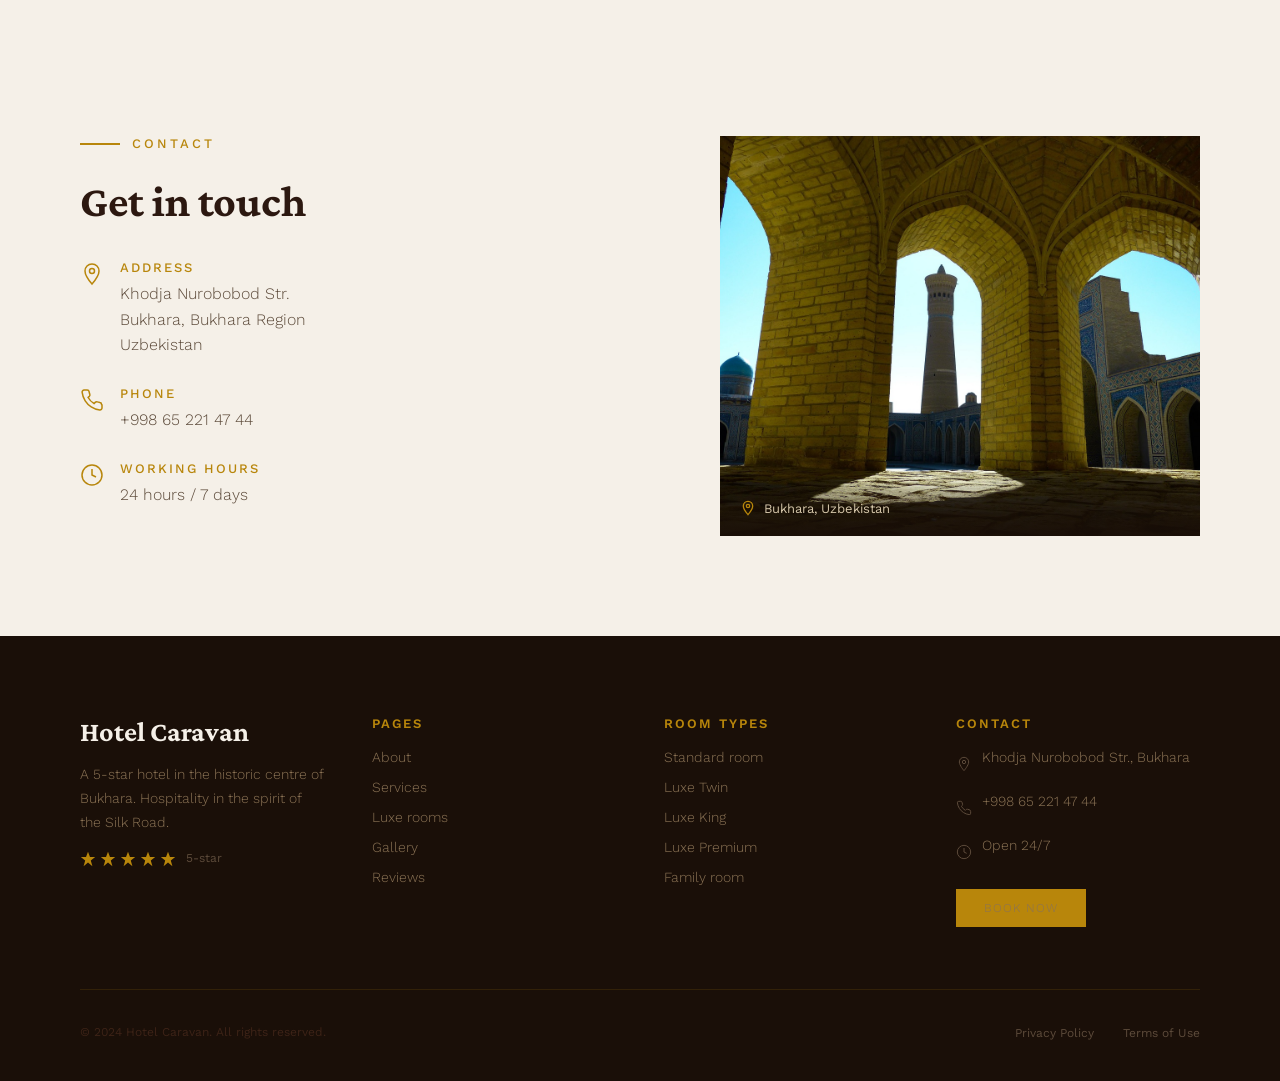
==== commit 3de5927c: "Remove Standard Room and Interior images (not from this hotel) Co-Authored-By: Claude Opus 4.6 <nore" ====
--- a/index.html
+++ b/index.html
@@ -239,11 +239,9 @@
       <div class="gallery-item span-2" style="height:340px"><img src="images/gallery-hovli.webp" alt="Courtyard"><div class="gallery-item-label"><span>Courtyard</span></div></div>
       <div class="gallery-item span-2" style="height:340px"><img src="images/gallery-reception.webp" alt="Reception"><div class="gallery-item-label"><span>Reception</span></div></div>
       <div class="gallery-item span-2" style="height:280px"><img src="images/gallery-restoran1.jpg" alt="Restaurant"><div class="gallery-item-label"><span>Restaurant</span></div></div>
-      <div class="gallery-item span-2" style="height:280px"><img src="images/gallery-interyer2.jpg" alt="Interior"><div class="gallery-item-label"><span>Interior</span></div></div>
-      <div class="gallery-item span-2" style="height:300px"><img src="images/room-standard-3.jpg" alt="Standard Room"><div class="gallery-item-label"><span>Standard Room</span></div></div>
       <div class="gallery-item span-2" style="height:300px"><img src="images/room-standard-4.jpg" alt="Premium Room"><div class="gallery-item-label"><span>Premium Room</span></div></div>
       <div class="gallery-item span-2" style="height:300px"><img src="images/room-standard-5.jpg" alt="Twin Room"><div class="gallery-item-label"><span>Twin Room</span></div></div>
-      <div class="gallery-item span-2" style="height:300px"><img src="images/gallery-hovli-manzara.jpg" alt="Courtyard view"><div class="gallery-item-label"><span>Courtyard view</span></div></div>
+      <div class="gallery-item span-4" style="height:300px"><img src="images/gallery-hovli-manzara.jpg" alt="Courtyard view"><div class="gallery-item-label"><span>Courtyard view</span></div></div>
     </div>
   </section>
 
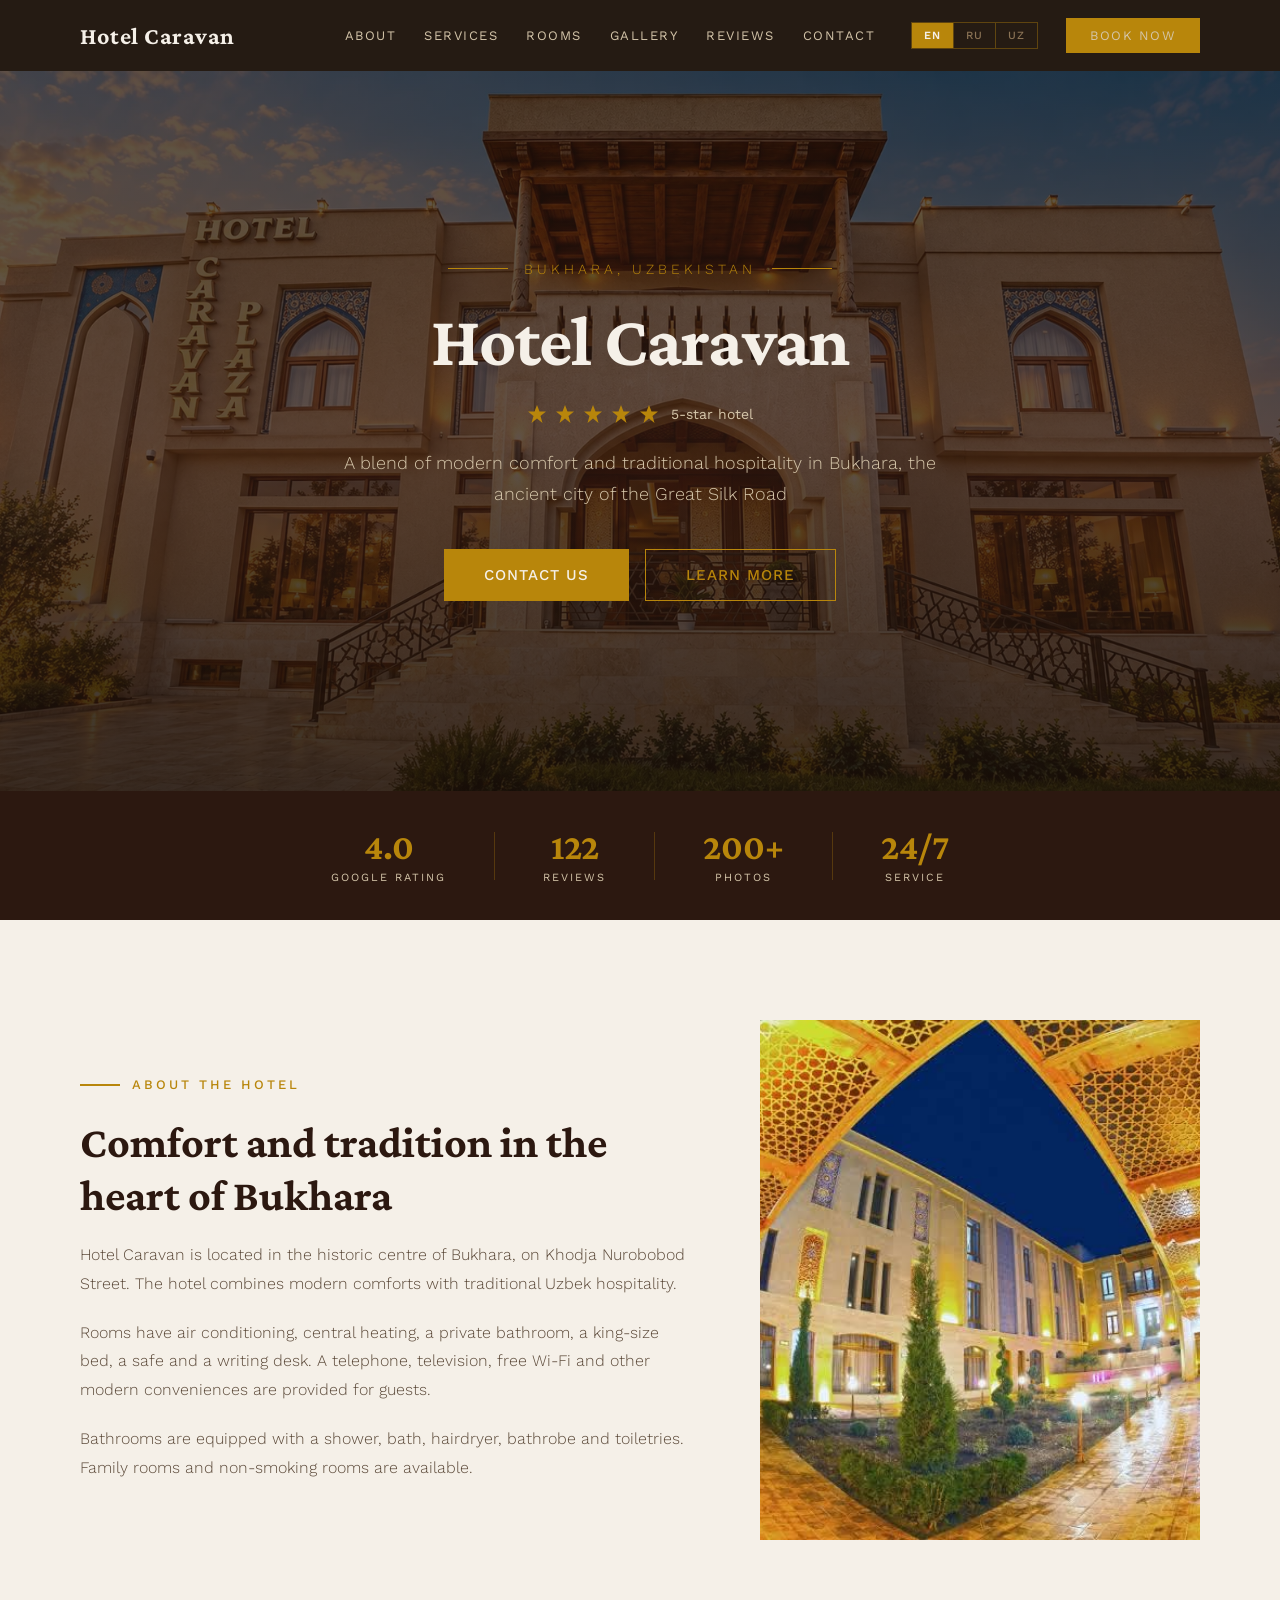
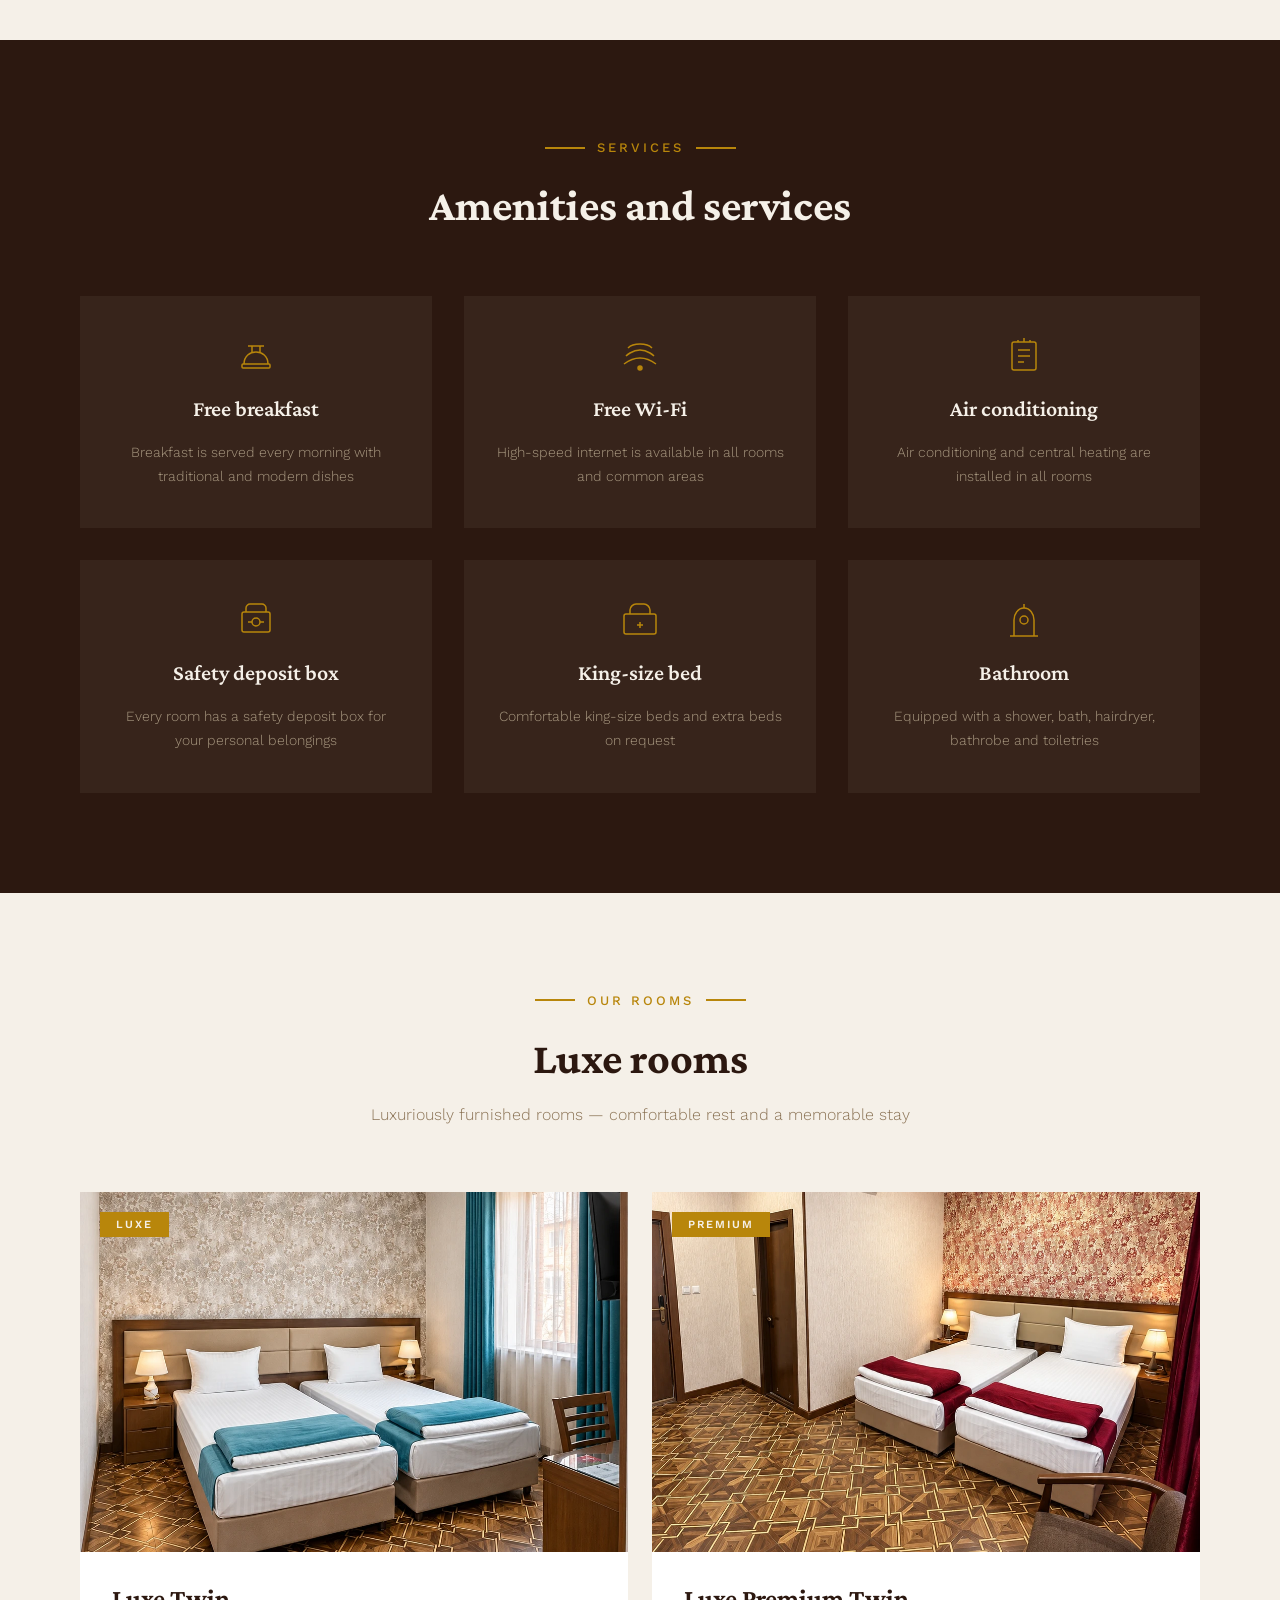
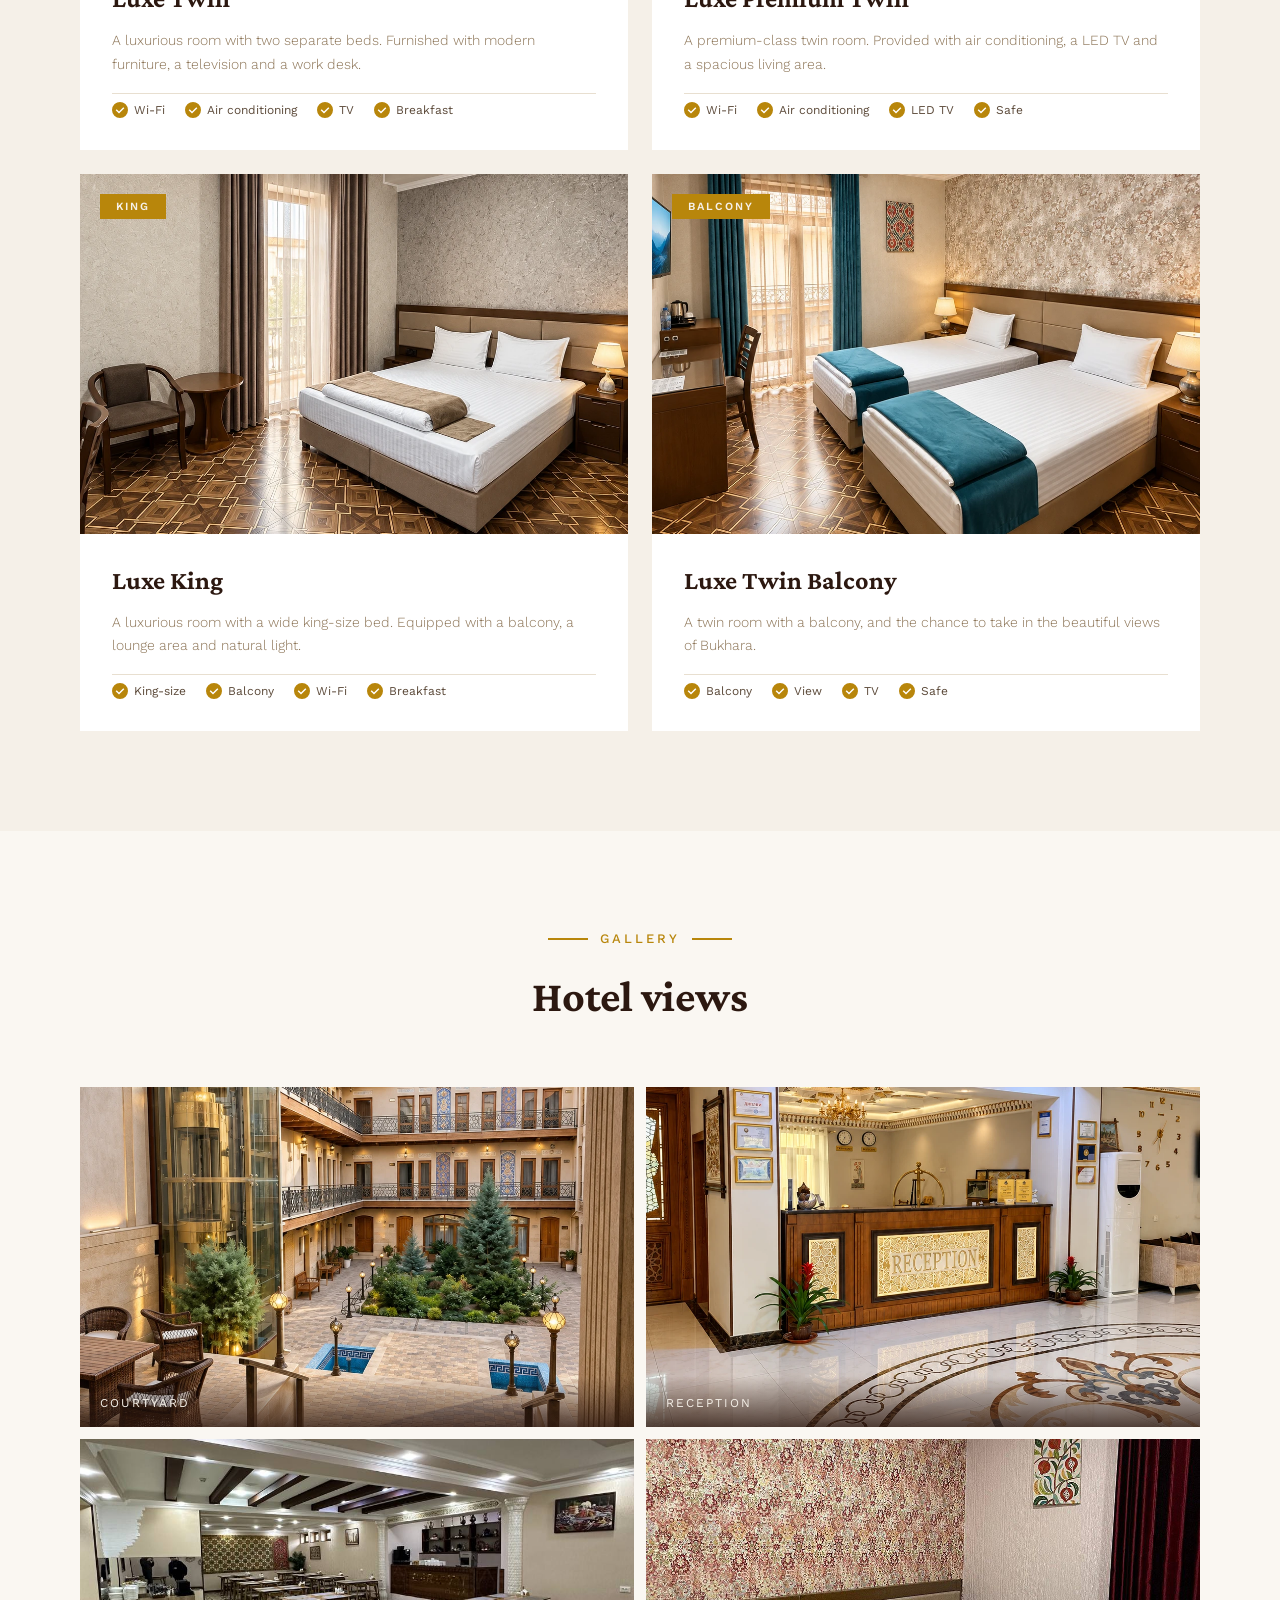
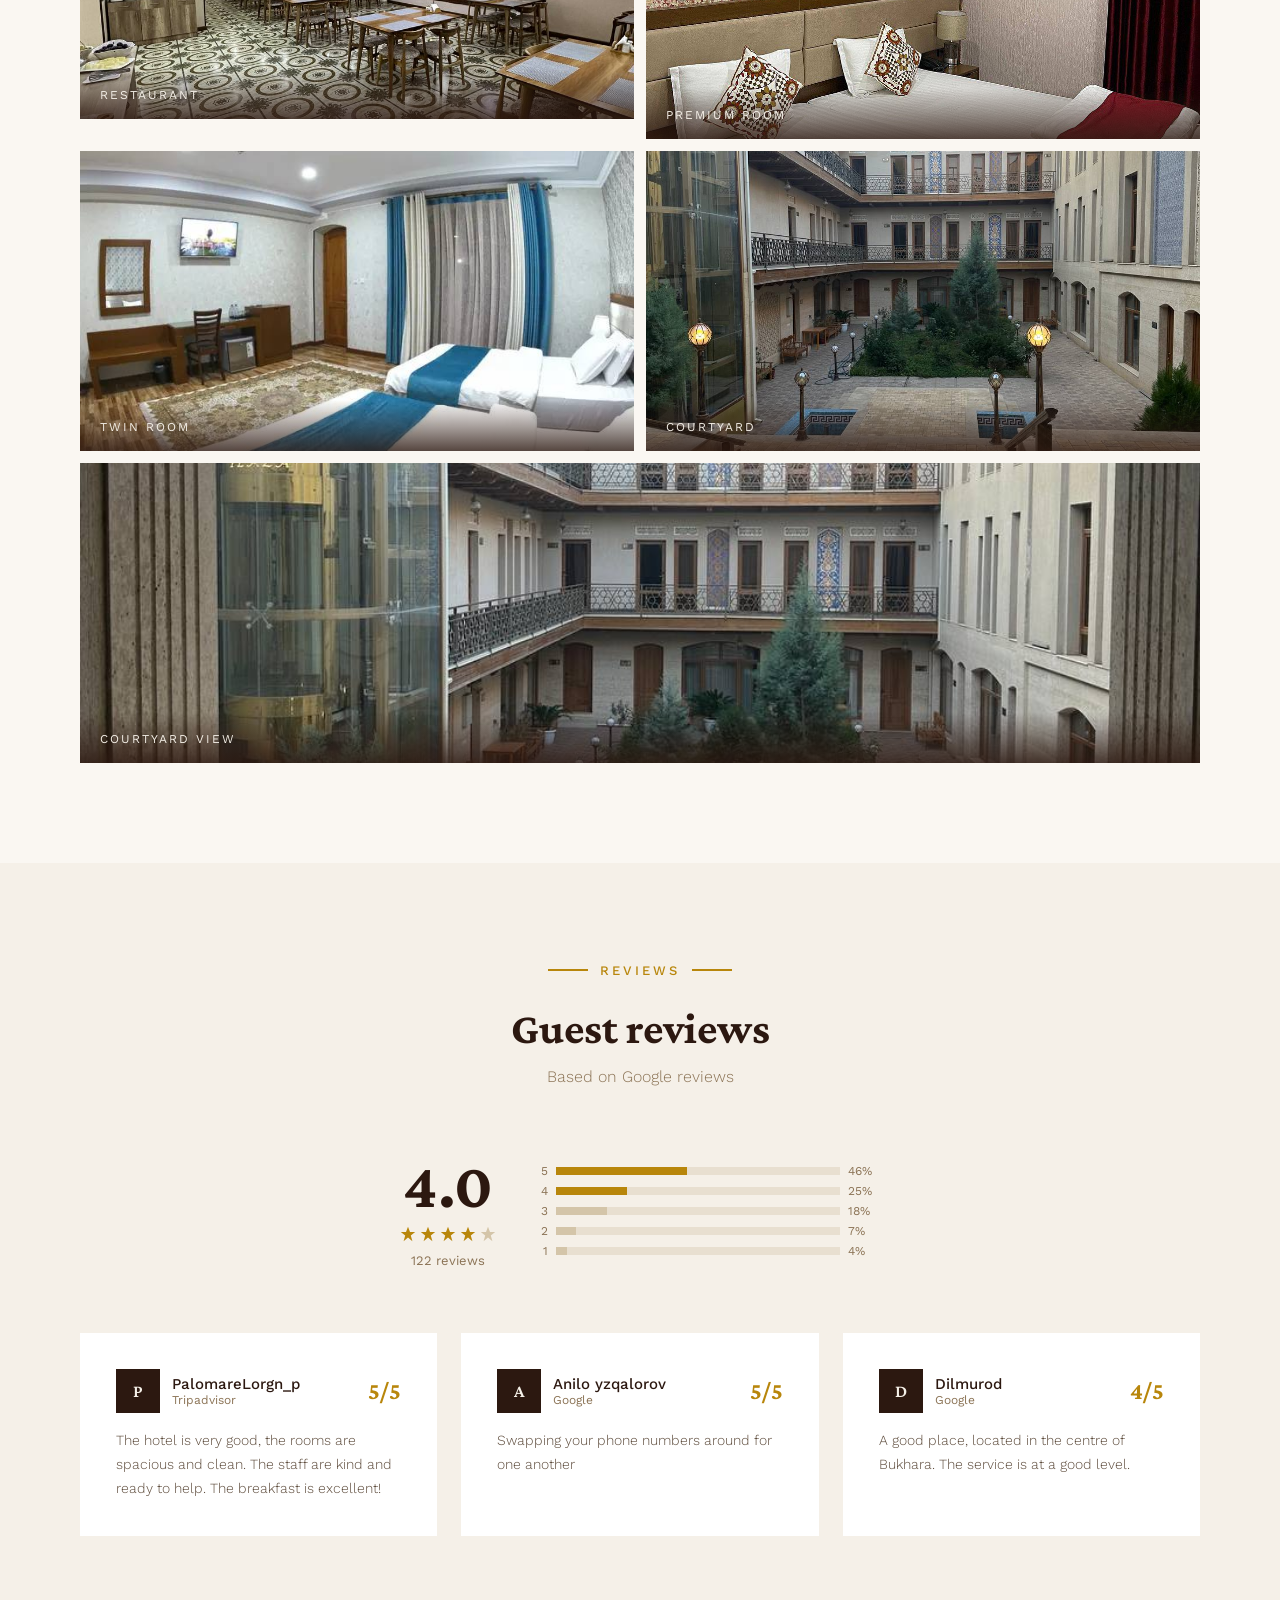
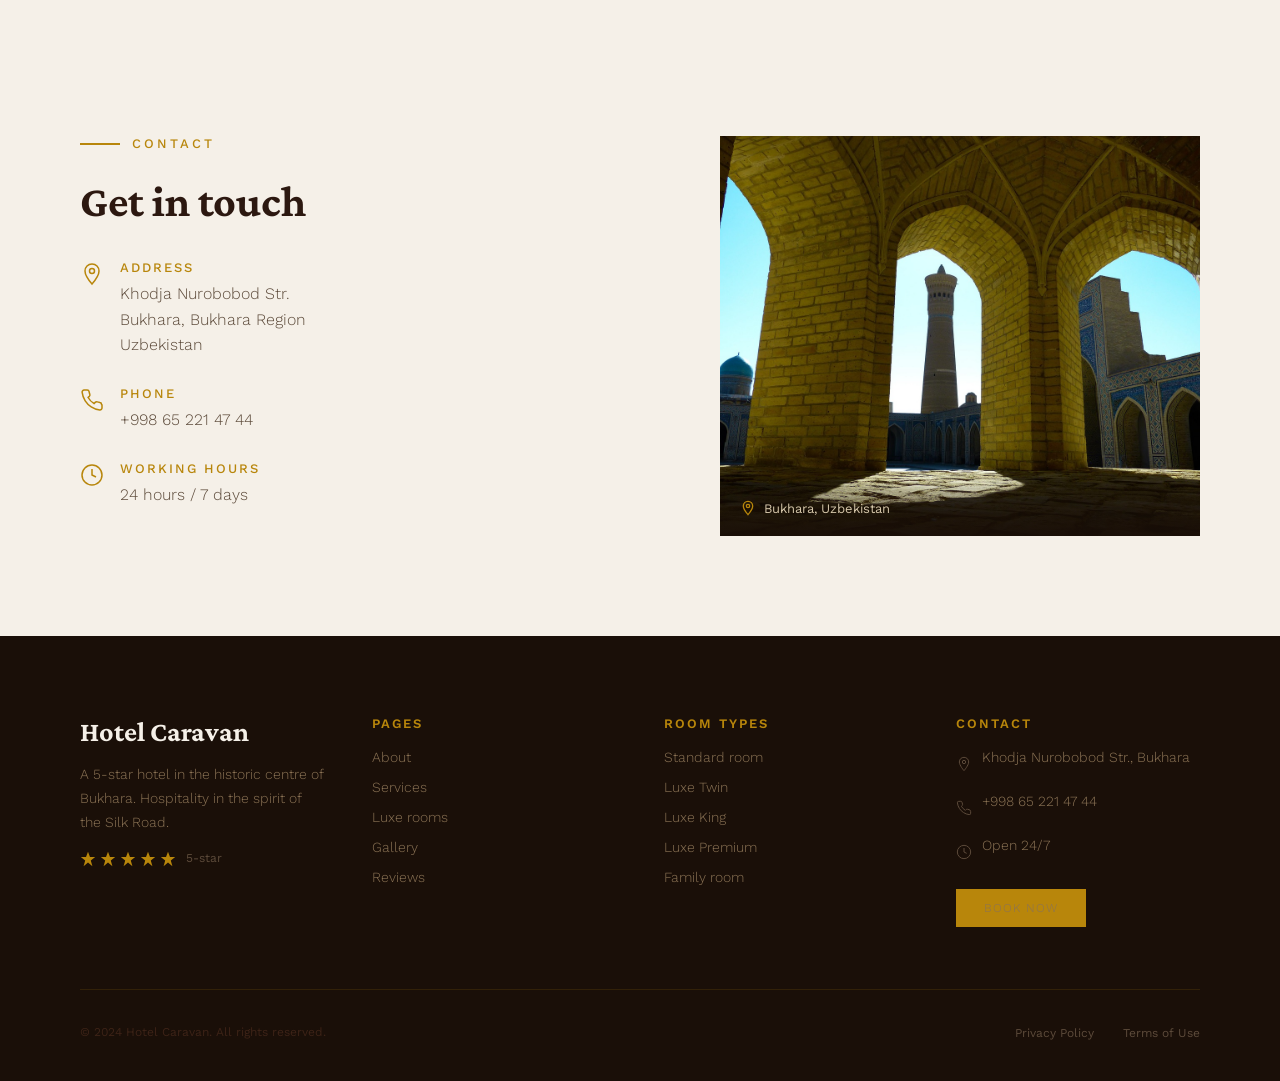
==== commit 7c61ab45: "Add courtyard photo to fill empty gallery slot Co-Authored-By: Claude Opus 4.6 <noreply@anthropic.co" ====
--- a/index.html
+++ b/index.html
@@ -241,6 +241,7 @@
       <div class="gallery-item span-2" style="height:280px"><img src="images/gallery-restoran1.jpg" alt="Restaurant"><div class="gallery-item-label"><span>Restaurant</span></div></div>
       <div class="gallery-item span-2" style="height:300px"><img src="images/room-standard-4.jpg" alt="Premium Room"><div class="gallery-item-label"><span>Premium Room</span></div></div>
       <div class="gallery-item span-2" style="height:300px"><img src="images/room-standard-5.jpg" alt="Twin Room"><div class="gallery-item-label"><span>Twin Room</span></div></div>
+      <div class="gallery-item span-2" style="height:300px"><img src="images/gallery-hovli2.jpg" alt="Courtyard"><div class="gallery-item-label"><span>Courtyard</span></div></div>
       <div class="gallery-item span-4" style="height:300px"><img src="images/gallery-hovli-manzara.jpg" alt="Courtyard view"><div class="gallery-item-label"><span>Courtyard view</span></div></div>
     </div>
   </section>
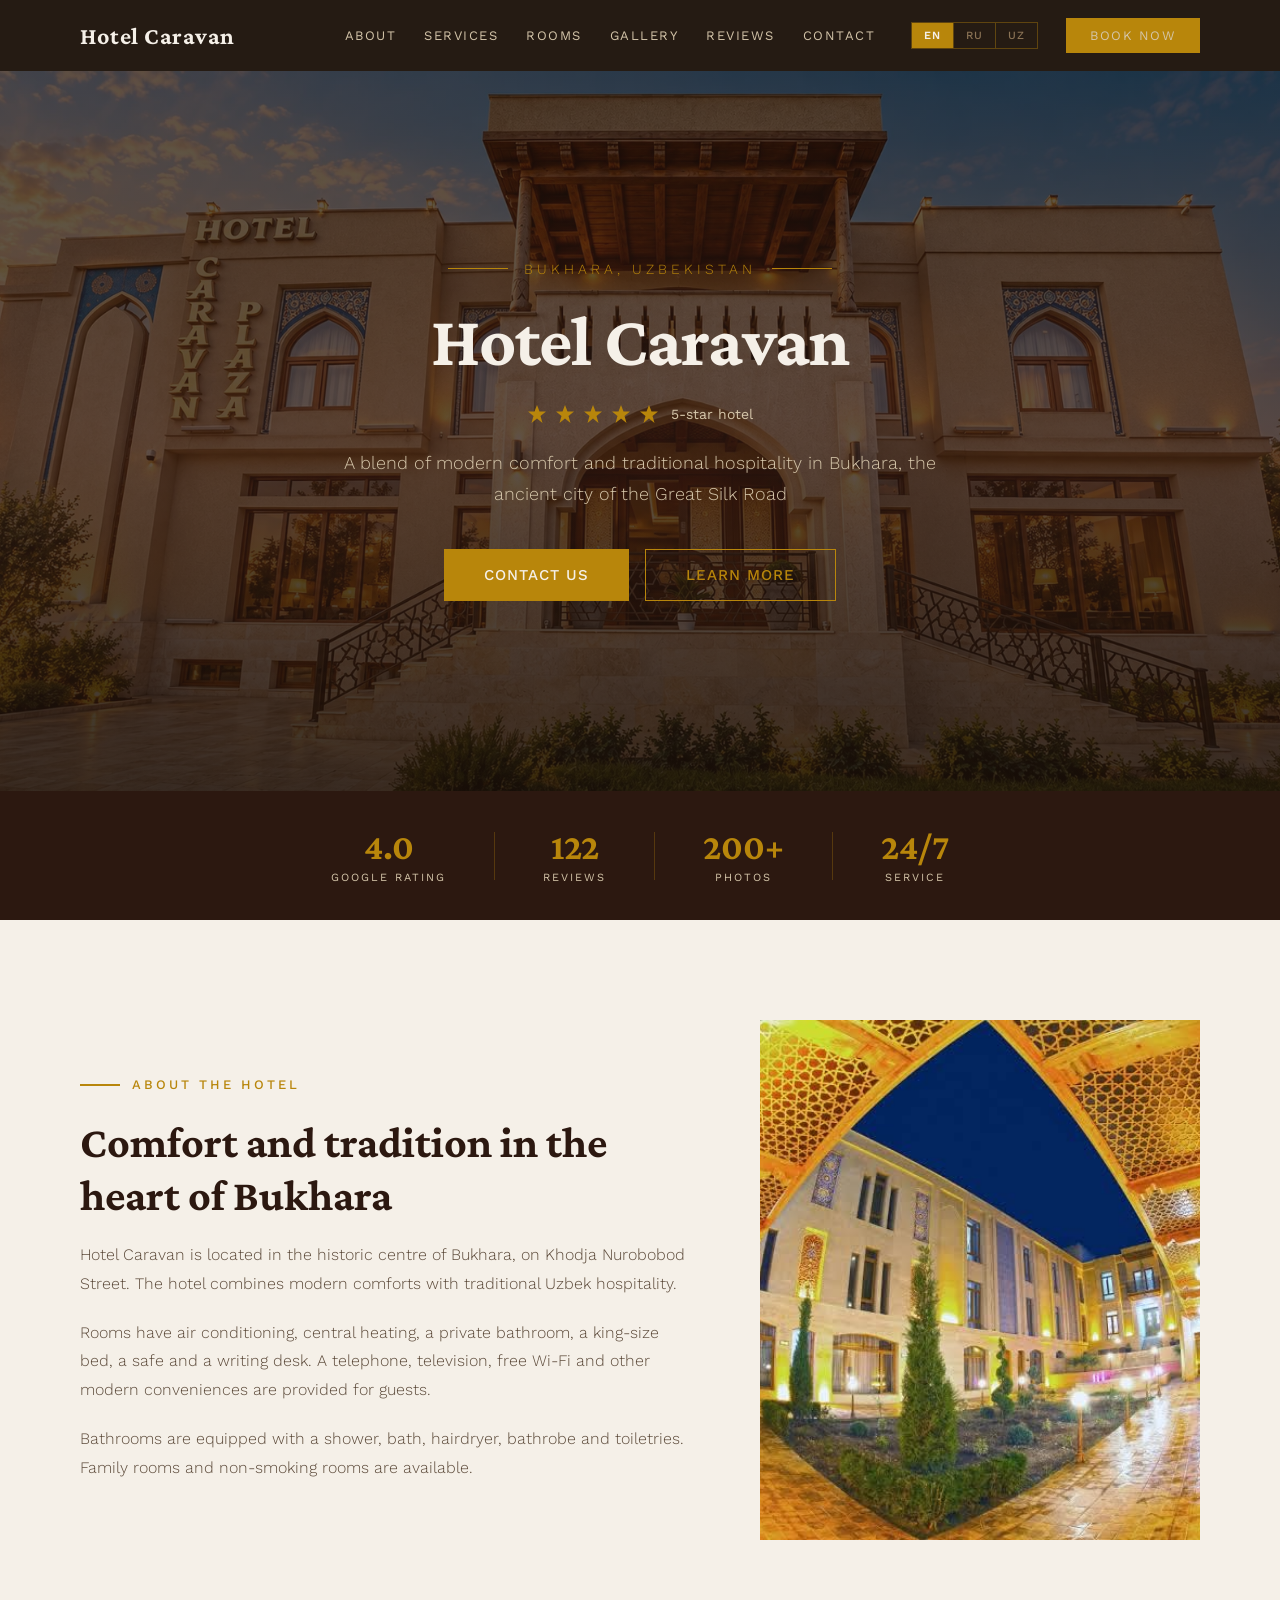
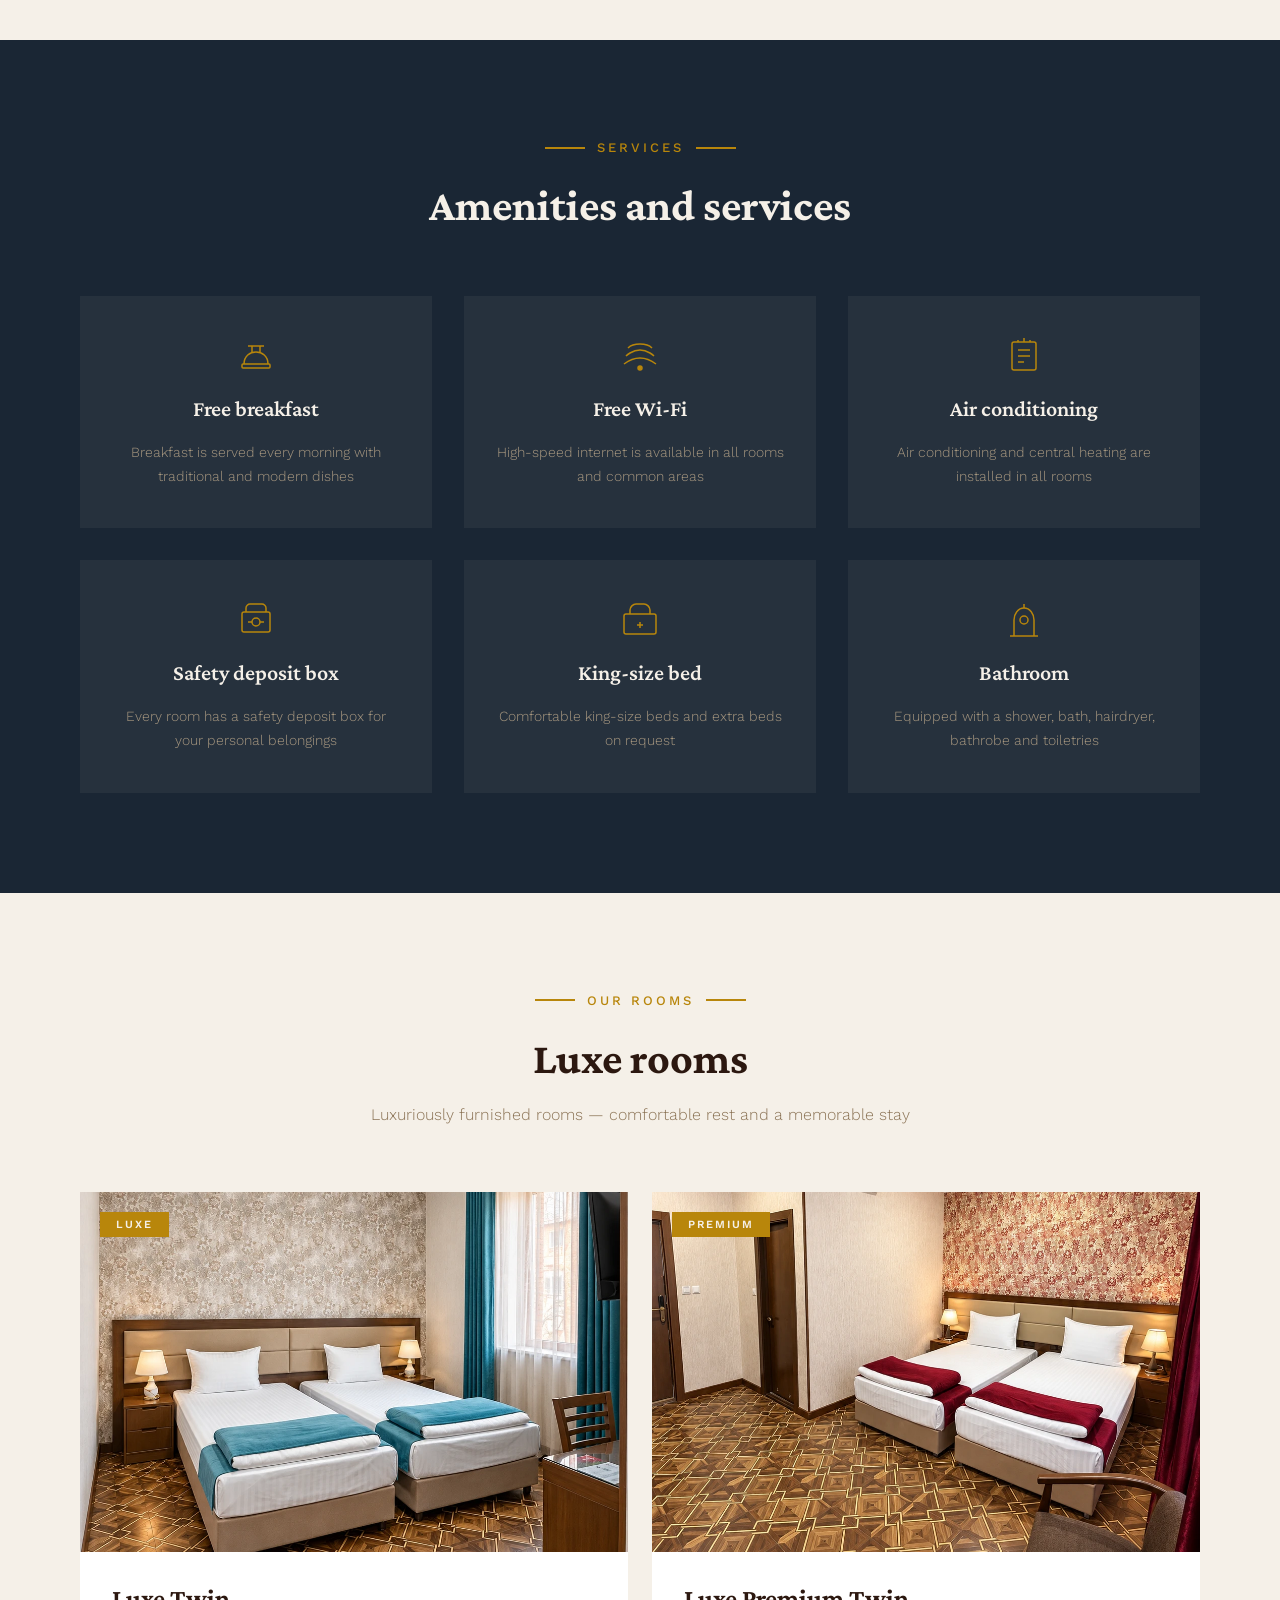
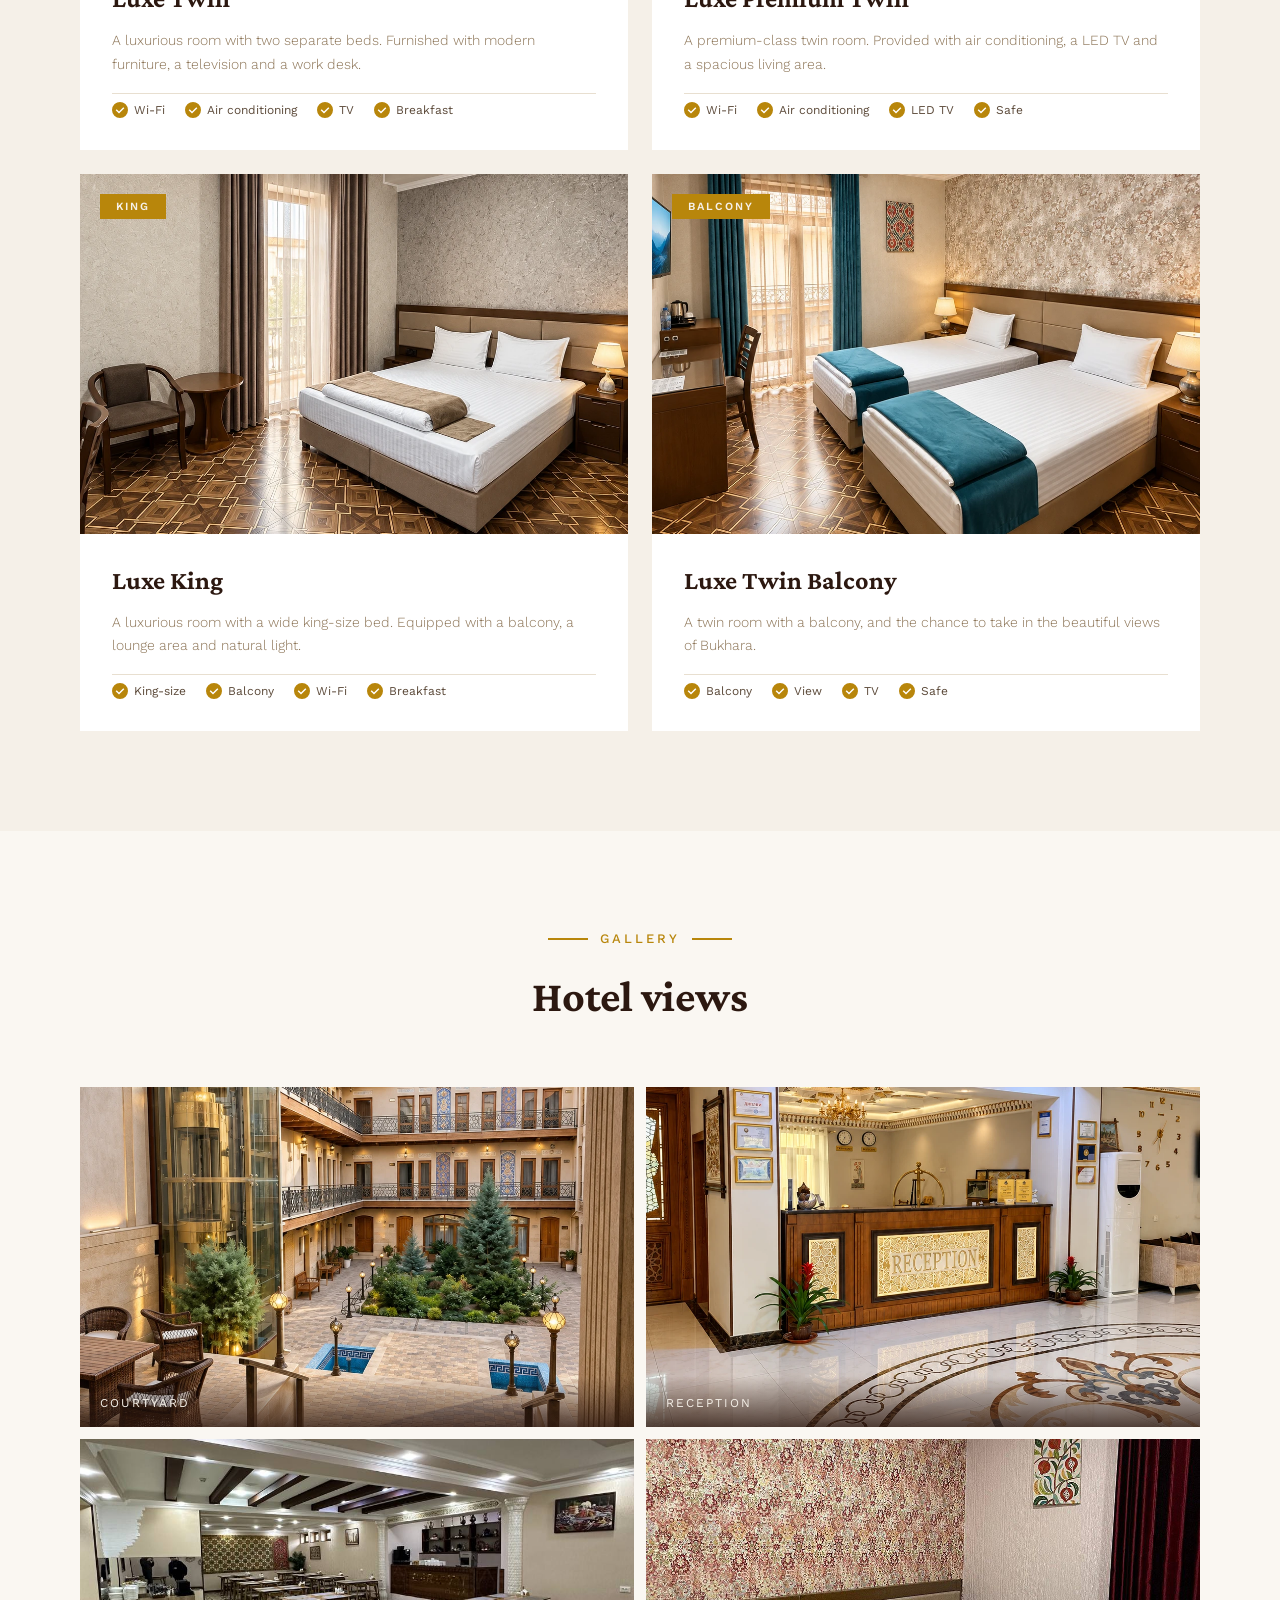
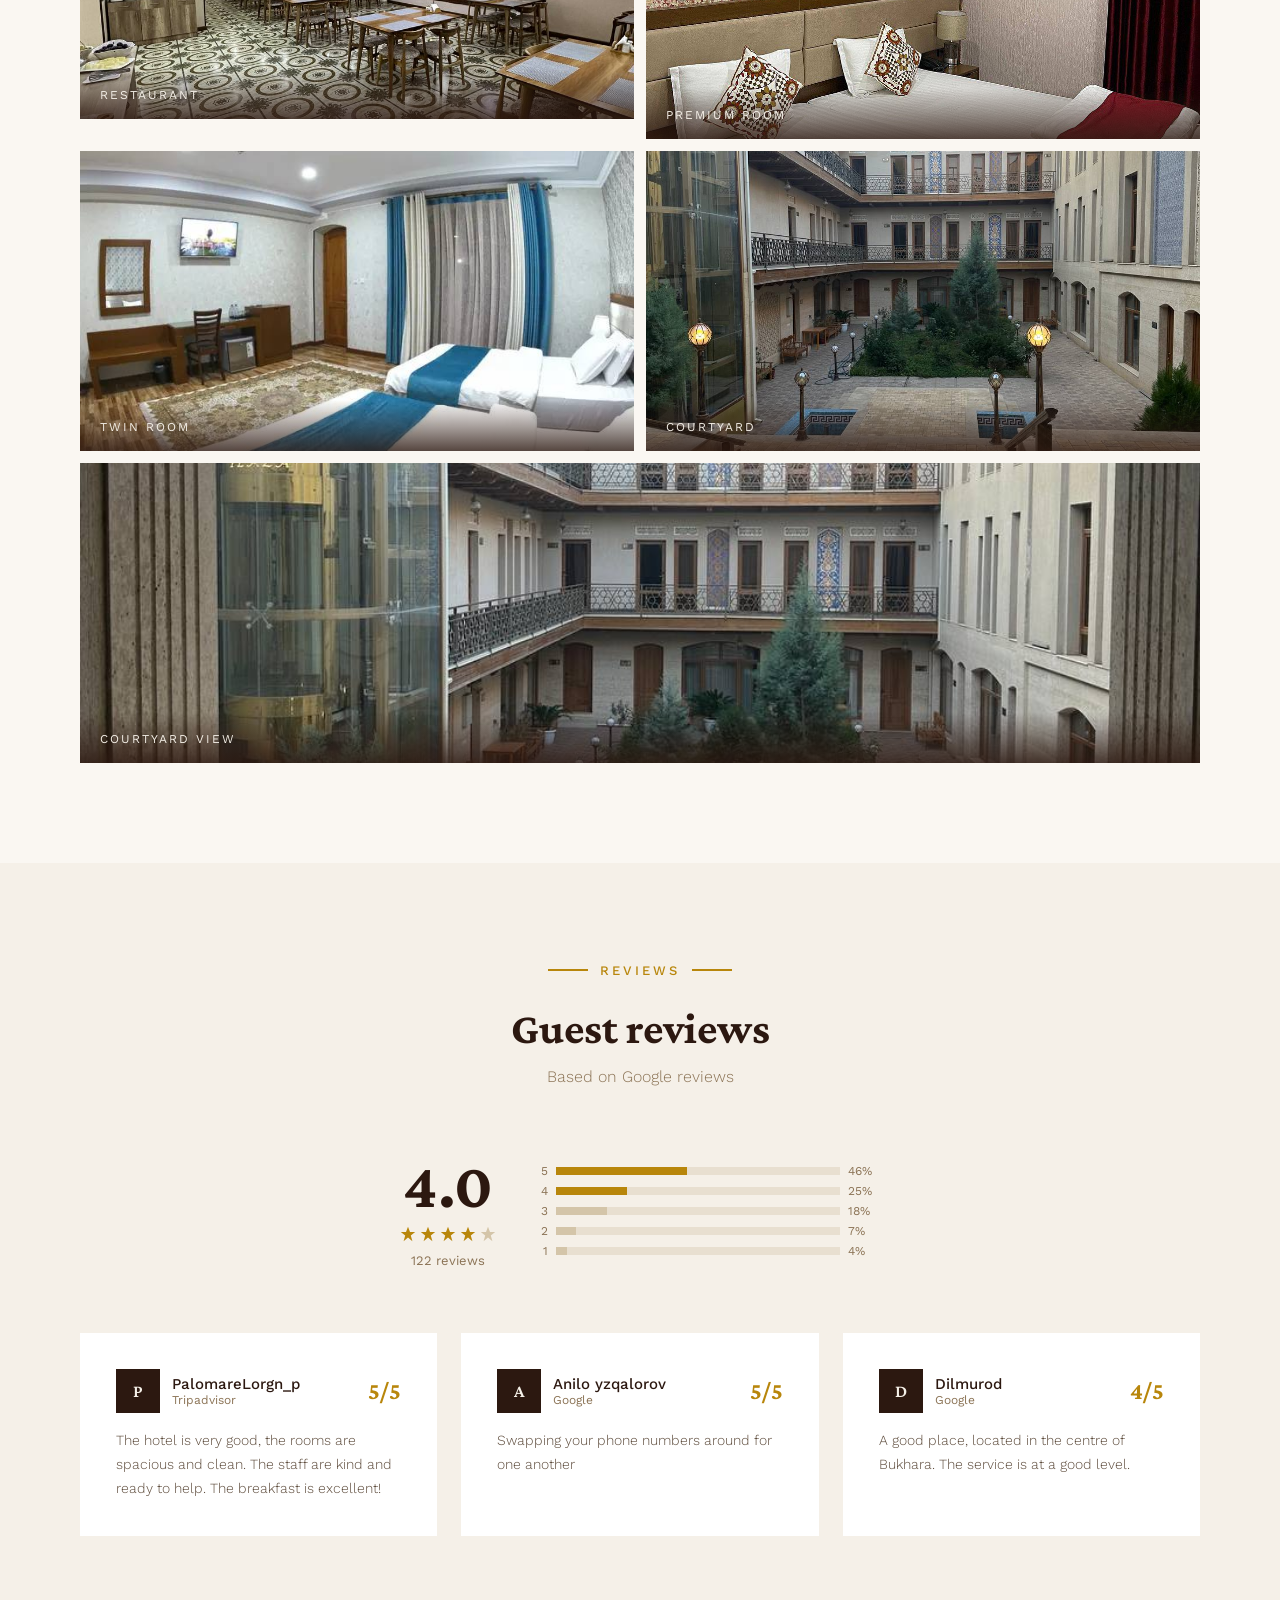
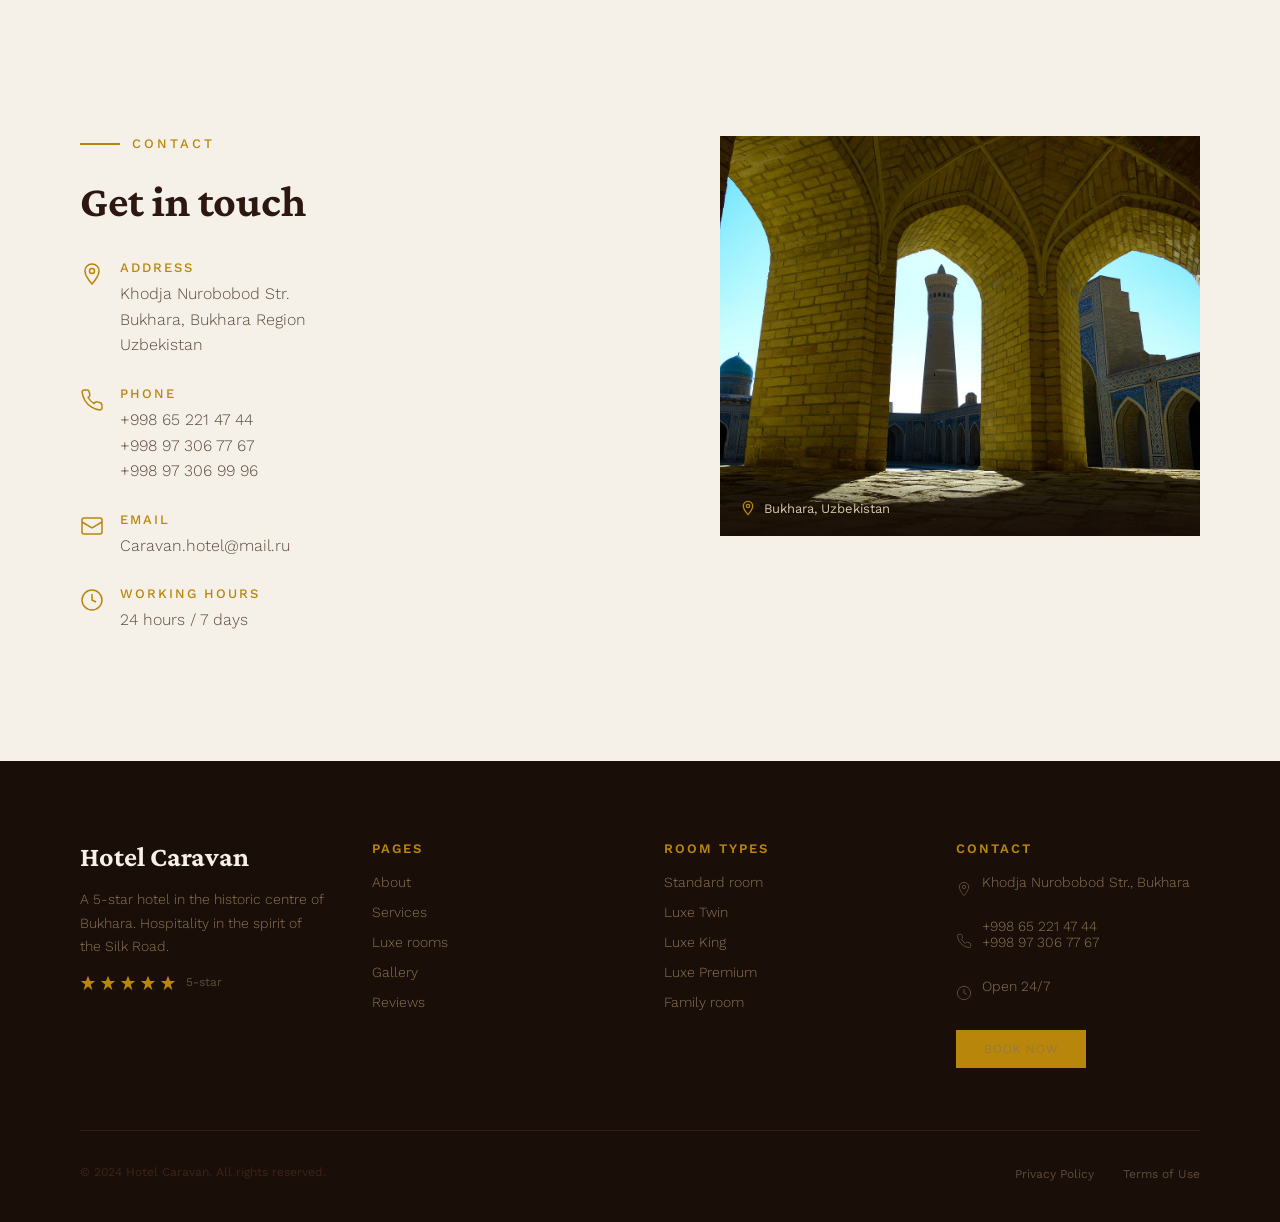
==== commit a083a1c3: "Update rooms count to 60+, add phone numbers and email, change services background - Changed 20+ roo" ====
--- a/index.html
+++ b/index.html
@@ -103,7 +103,7 @@
   </section>
 
   <!-- Amenities Section -->
-  <section id="xizmatlar" class="section section-dark">
+  <section id="xizmatlar" class="section section-dark" style="background:#1a2634">
     <div class="section-header">
       <div class="section-label">
         <div class="section-label-line"></div>
@@ -320,7 +320,11 @@
         </div>
         <div class="contact-detail">
           <svg width="24" height="24" viewBox="0 0 24 24" fill="none" stroke="#B8860B" stroke-width="1.5"><path d="M22 16.9v3a2 2 0 0 1-2.2 2 19.8 19.8 0 0 1-8.6-3.1 19.5 19.5 0 0 1-6-6A19.8 19.8 0 0 1 2.1 4.2 2 2 0 0 1 4.1 2h3a2 2 0 0 1 2 1.7c.1.9.4 1.8.7 2.6a2 2 0 0 1-.5 2.1L8.1 9.5a16 16 0 0 0 6 6l1.1-1.1a2 2 0 0 1 2.1-.5c.8.3 1.7.5 2.6.7a2 2 0 0 1 1.7 2Z"/></svg>
-          <div><span class="detail-label">Phone</span><span class="detail-value">+998 65 221 47 44</span></div>
+          <div><span class="detail-label">Phone</span><span class="detail-value">+998 65 221 47 44<br>+998 97 306 77 67<br>+998 97 306 99 96</span></div>
+        </div>
+        <div class="contact-detail">
+          <svg width="24" height="24" viewBox="0 0 24 24" fill="none" stroke="#B8860B" stroke-width="1.5"><rect x="2" y="4" width="20" height="16" rx="2"/><path d="M2 8 L12 14 L22 8"/></svg>
+          <div><span class="detail-label">Email</span><span class="detail-value">Caravan.hotel@mail.ru</span></div>
         </div>
         <div class="contact-detail">
           <svg width="24" height="24" viewBox="0 0 24 24" fill="none" stroke="#B8860B" stroke-width="1.5"><circle cx="12" cy="12" r="10"/><path d="M12 6v6l4 2"/></svg>
@@ -379,7 +383,7 @@
           </div>
           <div style="display:flex;align-items:center;gap:10px;margin-bottom:14px">
             <svg width="16" height="16" viewBox="0 0 24 24" fill="none" stroke="#5C4A3A" stroke-width="1.5"><path d="M22 16.9v3a2 2 0 0 1-2.2 2 19.8 19.8 0 0 1-8.6-3.1 19.5 19.5 0 0 1-6-6A19.8 19.8 0 0 1 2.1 4.2 2 2 0 0 1 4.1 2h3a2 2 0 0 1 2 1.7c.1.9.4 1.8.7 2.6a2 2 0 0 1-.5 2.1L8.1 9.5a16 16 0 0 0 6 6l1.1-1.1a2 2 0 0 1 2.1-.5c.8.3 1.7.5 2.6.7a2 2 0 0 1 1.7 2Z"/></svg>
-            <span style="font-size:14px;color:#8B7355;font-weight:300">+998 65 221 47 44</span>
+            <span style="font-size:14px;color:#8B7355;font-weight:300">+998 65 221 47 44<br>+998 97 306 77 67</span>
           </div>
           <div style="display:flex;align-items:center;gap:10px;margin-bottom:14px">
             <svg width="16" height="16" viewBox="0 0 24 24" fill="none" stroke="#5C4A3A" stroke-width="1.5"><circle cx="12" cy="12" r="10"/><path d="M12 6v6l4 2"/></svg>
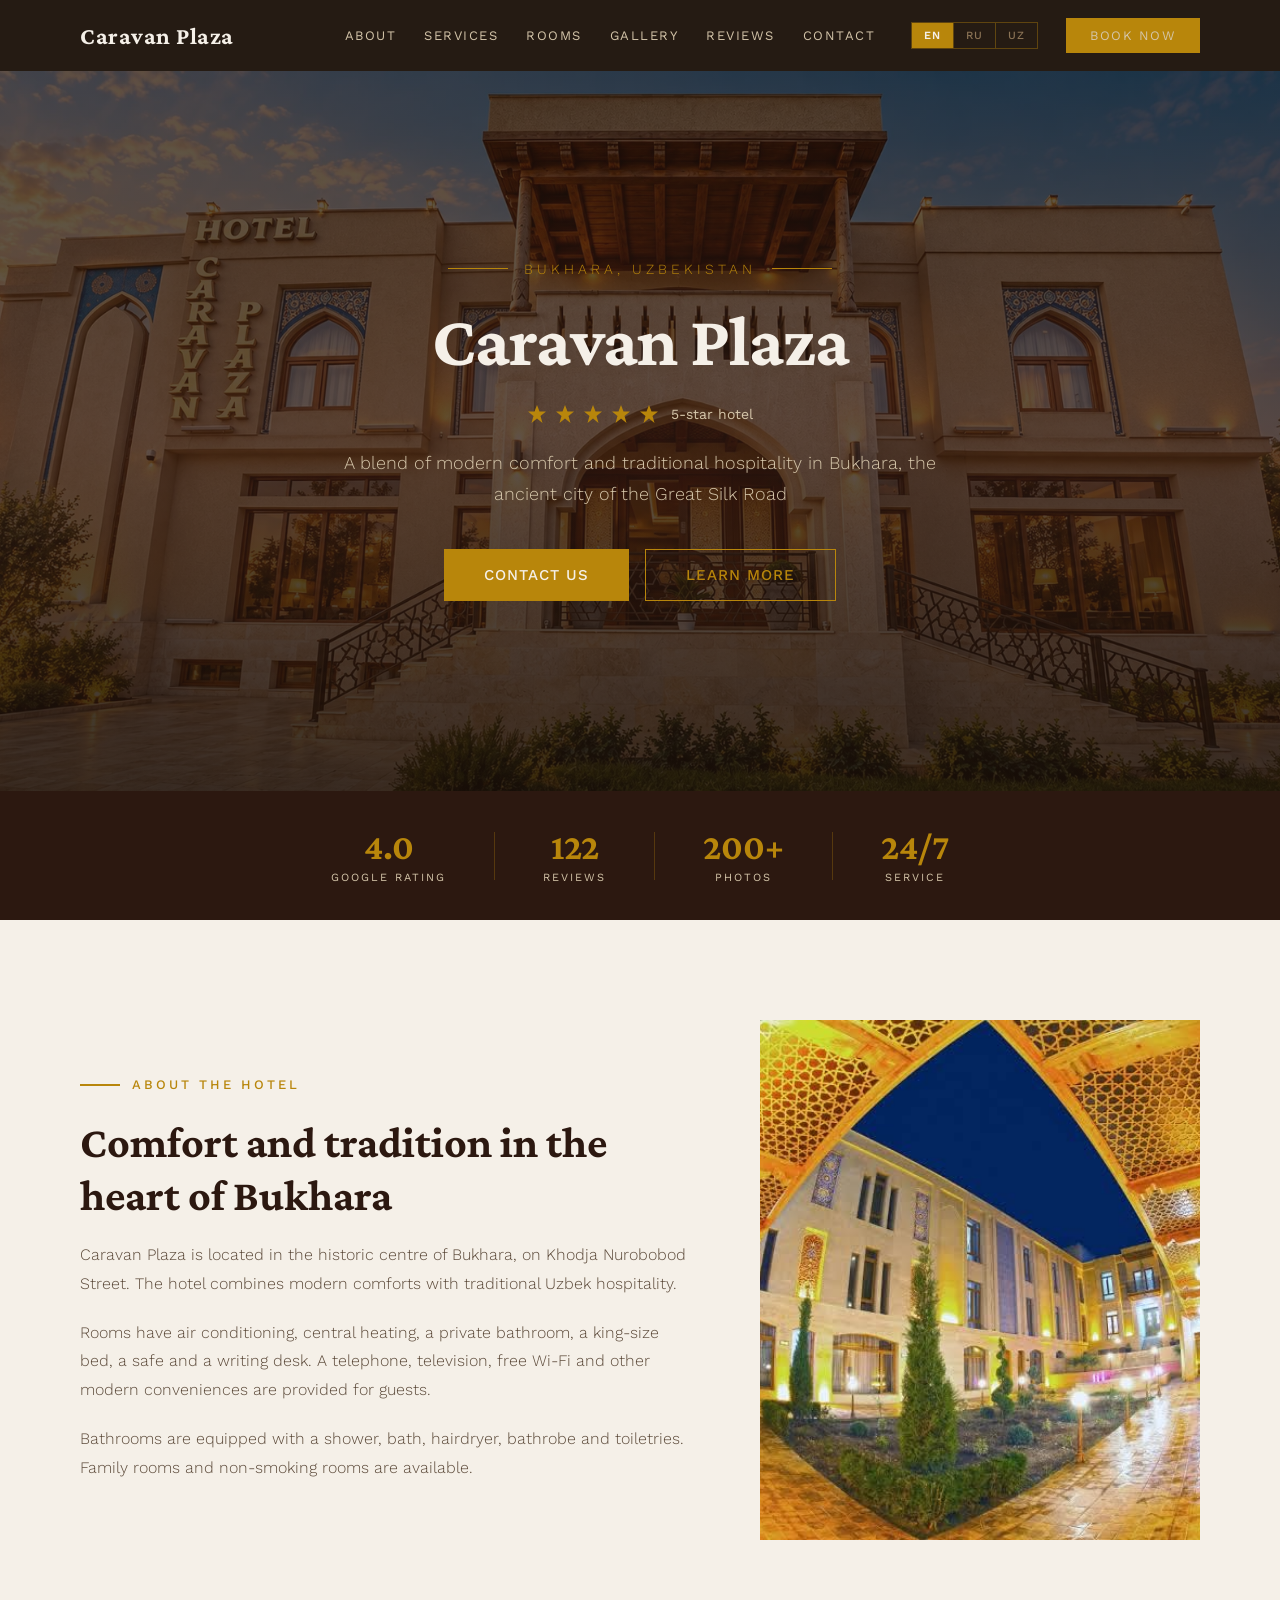
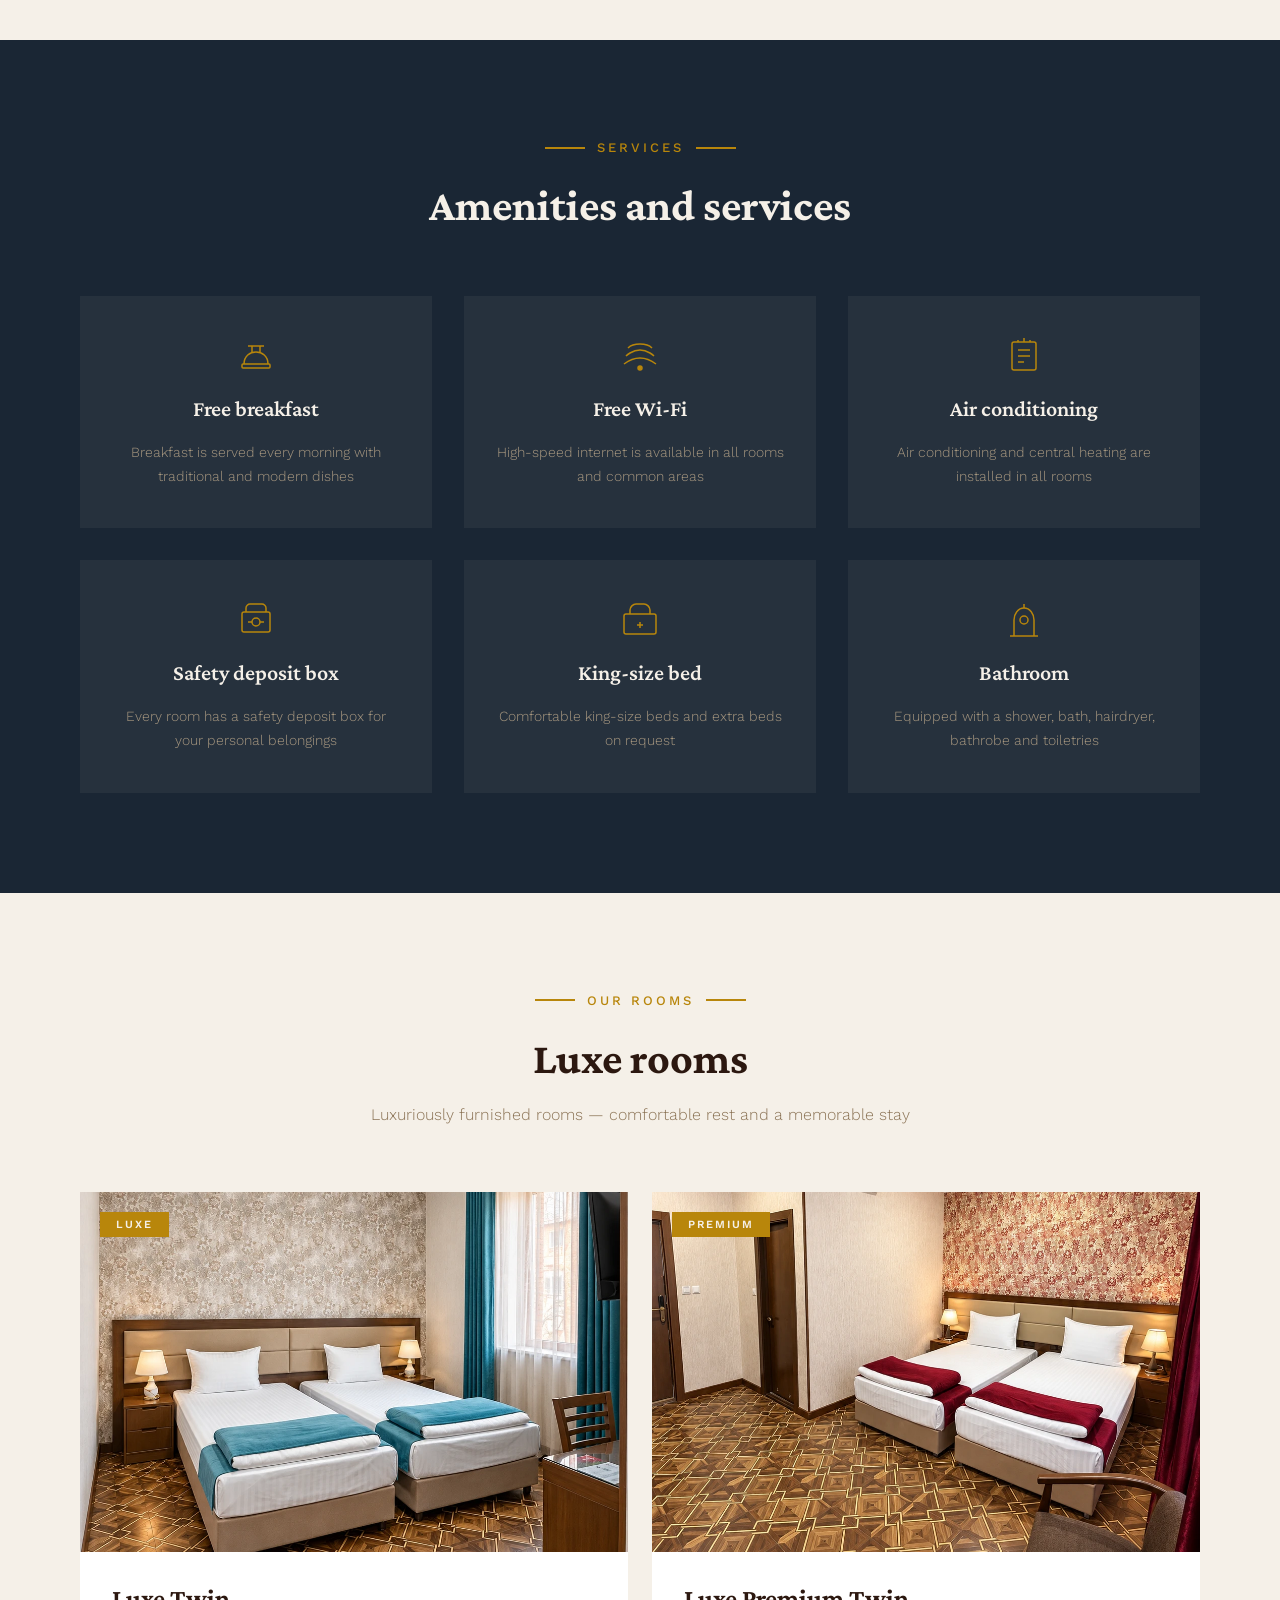
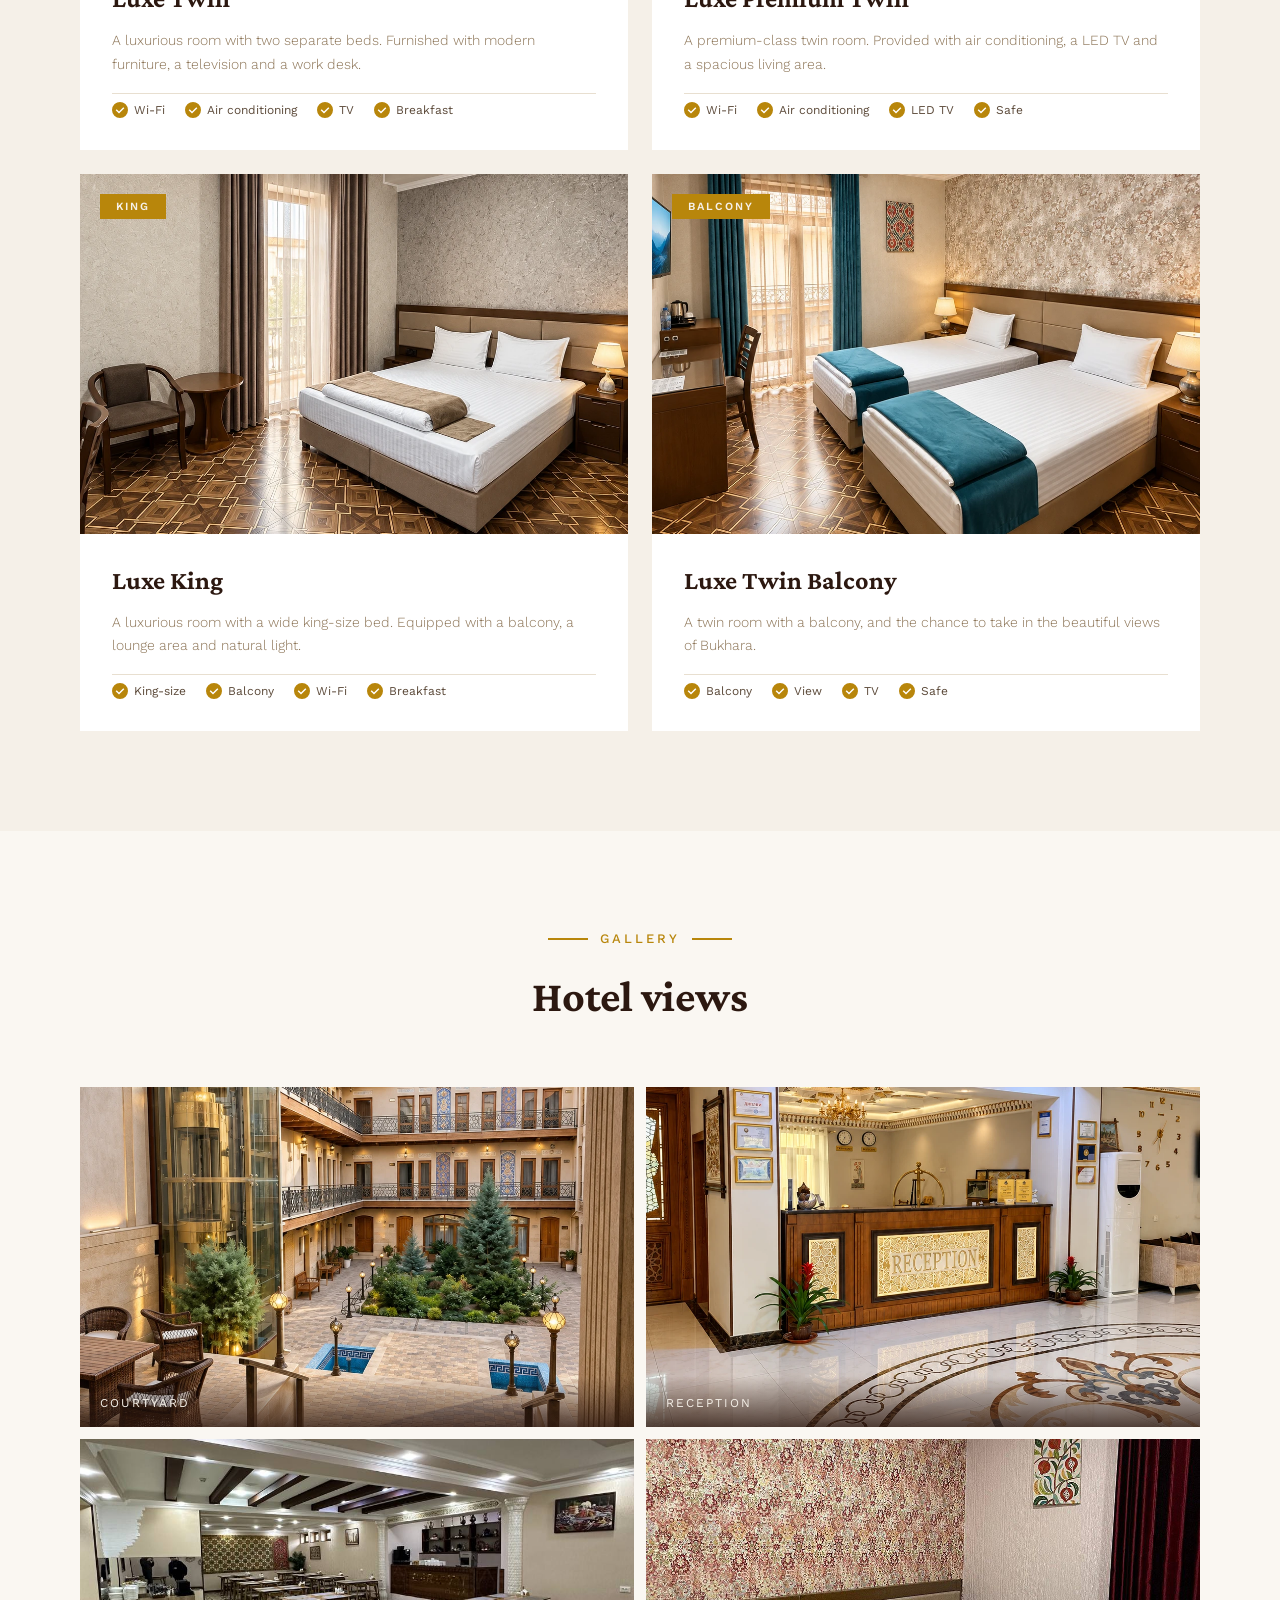
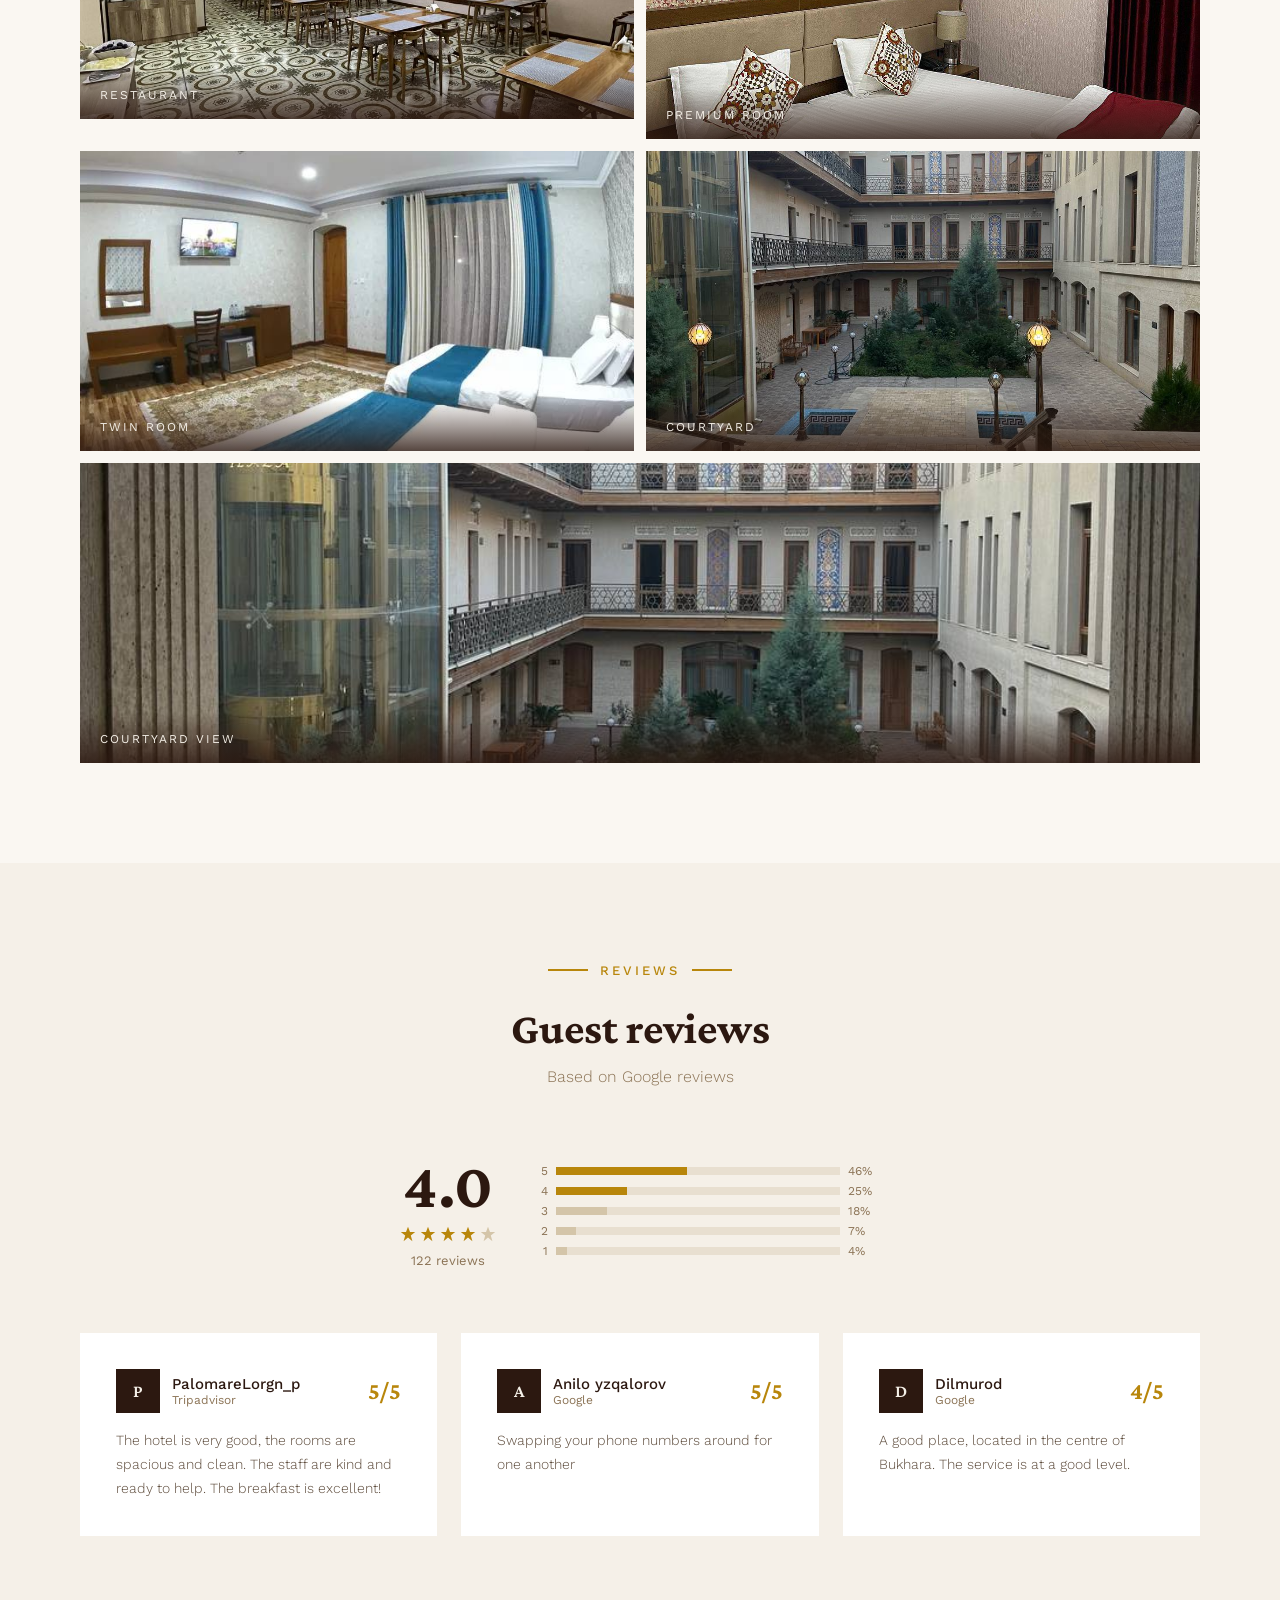
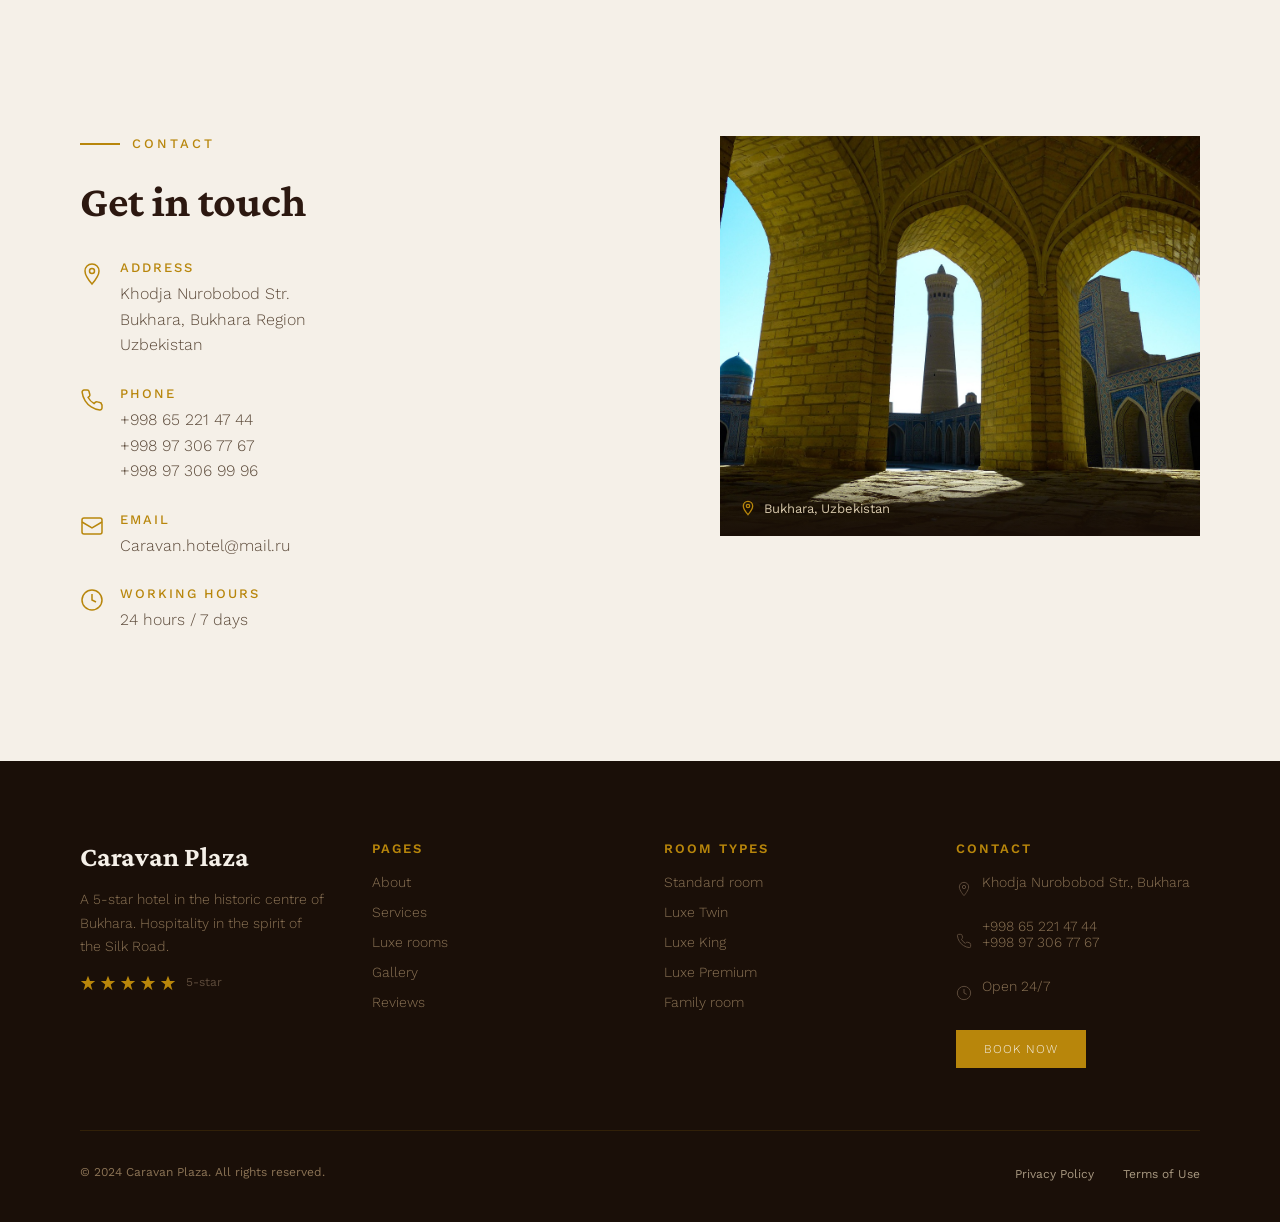
==== commit 8c06aace: "Rename Hotel Caravan to Caravan Plaza across all pages Co-Authored-By: Claude Opus 4.6 <noreply@anth" ====
--- a/index.html
+++ b/index.html
@@ -3,20 +3,20 @@
 <head>
   <meta charset="utf-8">
   <meta name="viewport" content="width=device-width, initial-scale=1">
-  <title>Hotel Caravan — Bukhara, Uzbekistan</title>
-  <meta name="description" content="Hotel Caravan — a 5-star hotel in the historic centre of Bukhara, Uzbekistan. Modern comfort and traditional hospitality.">
+  <title>Caravan Plaza — Bukhara, Uzbekistan</title>
+  <meta name="description" content="Caravan Plaza — a 5-star hotel in the historic centre of Bukhara, Uzbekistan. Modern comfort and traditional hospitality.">
   <!-- Open Graph -->
   <meta property="og:type" content="website">
-  <meta property="og:title" content="Hotel Caravan — Bukhara, Uzbekistan">
+  <meta property="og:title" content="Caravan Plaza — Bukhara, Uzbekistan">
   <meta property="og:description" content="A 5-star hotel in the historic centre of Bukhara. Modern comfort and traditional hospitality.">
   <meta property="og:image" content="/images/og-preview.jpg">
   <meta property="og:image:width" content="1400">
   <meta property="og:image:height" content="788">
   <meta property="og:locale" content="en_US">
-  <meta property="og:site_name" content="Hotel Caravan">
+  <meta property="og:site_name" content="Caravan Plaza">
   <!-- Twitter Card -->
   <meta name="twitter:card" content="summary_large_image">
-  <meta name="twitter:title" content="Hotel Caravan — Bukhara, Uzbekistan">
+  <meta name="twitter:title" content="Caravan Plaza — Bukhara, Uzbekistan">
   <meta name="twitter:description" content="A 5-star hotel in the historic centre of Bukhara.">
   <meta name="twitter:image" content="/images/og-preview.jpg">
   <link rel="stylesheet" href="https://fonts.googleapis.com/css2?family=Crimson+Pro:ital,wght@0,400;0,600;0,700;1,400&family=Work+Sans:wght@300;400;500;600;700&display=swap">
@@ -26,7 +26,7 @@
 
   <!-- Navbar -->
   <nav class="nav">
-    <a href="index.html" class="nav-logo">Hotel Caravan</a>
+    <a href="index.html" class="nav-logo">Caravan Plaza</a>
     <div class="nav-links">
       <a href="haqida.html">About</a>
       <a href="xizmatlar.html">Services</a>
@@ -46,7 +46,7 @@
 
   <!-- Hero Section -->
   <section class="hero">
-    <img src="images/hero.webp" class="hero-bg" alt="Hotel Caravan Plaza Bukhara">
+    <img src="images/hero.webp" class="hero-bg" alt="Caravan Plaza Plaza Bukhara">
     <div class="hero-overlay"></div>
     <div class="hero-content">
       <div class="hero-location">
@@ -54,7 +54,7 @@
         <span>Bukhara, Uzbekistan</span>
         <div class="hero-line"></div>
       </div>
-      <h1>Hotel Caravan</h1>
+      <h1>Caravan Plaza</h1>
       <div class="hero-stars">
         <svg width="20" height="20" viewBox="0 0 20 20" fill="#B8860B"><polygon points="10,1 12.5,7.5 19,7.5 13.5,12 15.5,19 10,14.5 4.5,19 6.5,12 1,7.5 7.5,7.5"/></svg>
         <svg width="20" height="20" viewBox="0 0 20 20" fill="#B8860B"><polygon points="10,1 12.5,7.5 19,7.5 13.5,12 15.5,19 10,14.5 4.5,19 6.5,12 1,7.5 7.5,7.5"/></svg>
@@ -92,12 +92,12 @@
         </div>
         <h2 class="section-title">Comfort and tradition in the heart of Bukhara</h2>
         <br>
-        <p>Hotel Caravan is located in the historic centre of Bukhara, on Khodja Nurobobod Street. The hotel combines modern comforts with traditional Uzbek hospitality.</p>
+        <p>Caravan Plaza is located in the historic centre of Bukhara, on Khodja Nurobobod Street. The hotel combines modern comforts with traditional Uzbek hospitality.</p>
         <p>Rooms have air conditioning, central heating, a private bathroom, a king-size bed, a safe and a writing desk. A telephone, television, free Wi-Fi and other modern conveniences are provided for guests.</p>
         <p>Bathrooms are equipped with a shower, bath, hairdryer, bathrobe and toiletries. Family rooms and non-smoking rooms are available.</p>
       </div>
       <div class="about-img">
-        <img src="images/about.jpg" alt="Hotel Caravan interior">
+        <img src="images/about.jpg" alt="Caravan Plaza interior">
       </div>
     </div>
   </section>
@@ -348,7 +348,7 @@
     <div class="footer-inner">
       <div class="footer-grid">
         <div>
-          <div class="footer-brand">Hotel Caravan</div>
+          <div class="footer-brand">Caravan Plaza</div>
           <p class="footer-desc">A 5-star hotel in the historic centre of Bukhara. Hospitality in the spirit of the Silk Road.</p>
           <div style="display:flex;gap:4px;margin-top:16px">
             <svg width="16" height="16" viewBox="0 0 20 20" fill="#B8860B"><polygon points="10,1 12.5,7.5 19,7.5 13.5,12 15.5,19 10,14.5 4.5,19 6.5,12 1,7.5 7.5,7.5"/></svg>
@@ -393,7 +393,7 @@
         </div>
       </div>
       <div class="footer-bottom">
-        <span>© 2024 Hotel Caravan. All rights reserved.</span>
+        <span>© 2024 Caravan Plaza. All rights reserved.</span>
         <div>
           <a href="#">Privacy Policy</a>
           <a href="#">Terms of Use</a>
--- a/css/style.css
+++ b/css/style.css
@@ -687,6 +687,8 @@
   margin-bottom: 14px;
 }
 .footer-col a:hover { color: var(--gold); }
+.footer-col .btn-primary { color: var(--ground); background: var(--gold); }
+.footer-col .btn-primary:hover { color: var(--ground); }
 .footer-bottom {
   display: flex;
   justify-content: space-between;
@@ -695,8 +697,8 @@
   flex-wrap: wrap;
   gap: 12px;
 }
-.footer-bottom span { font-size: 12px; color: #3D2317; }
-.footer-bottom a { font-size: 12px; color: var(--body-text); text-decoration: none; margin-left: 24px; }
+.footer-bottom span { font-size: 12px; color: #8B7355; }
+.footer-bottom a { font-size: 12px; color: #A89880; text-decoration: none; margin-left: 24px; }
 
 /* ── Subpage Hero (smaller) ── */
 .hero-sub { min-height: 400px; }
